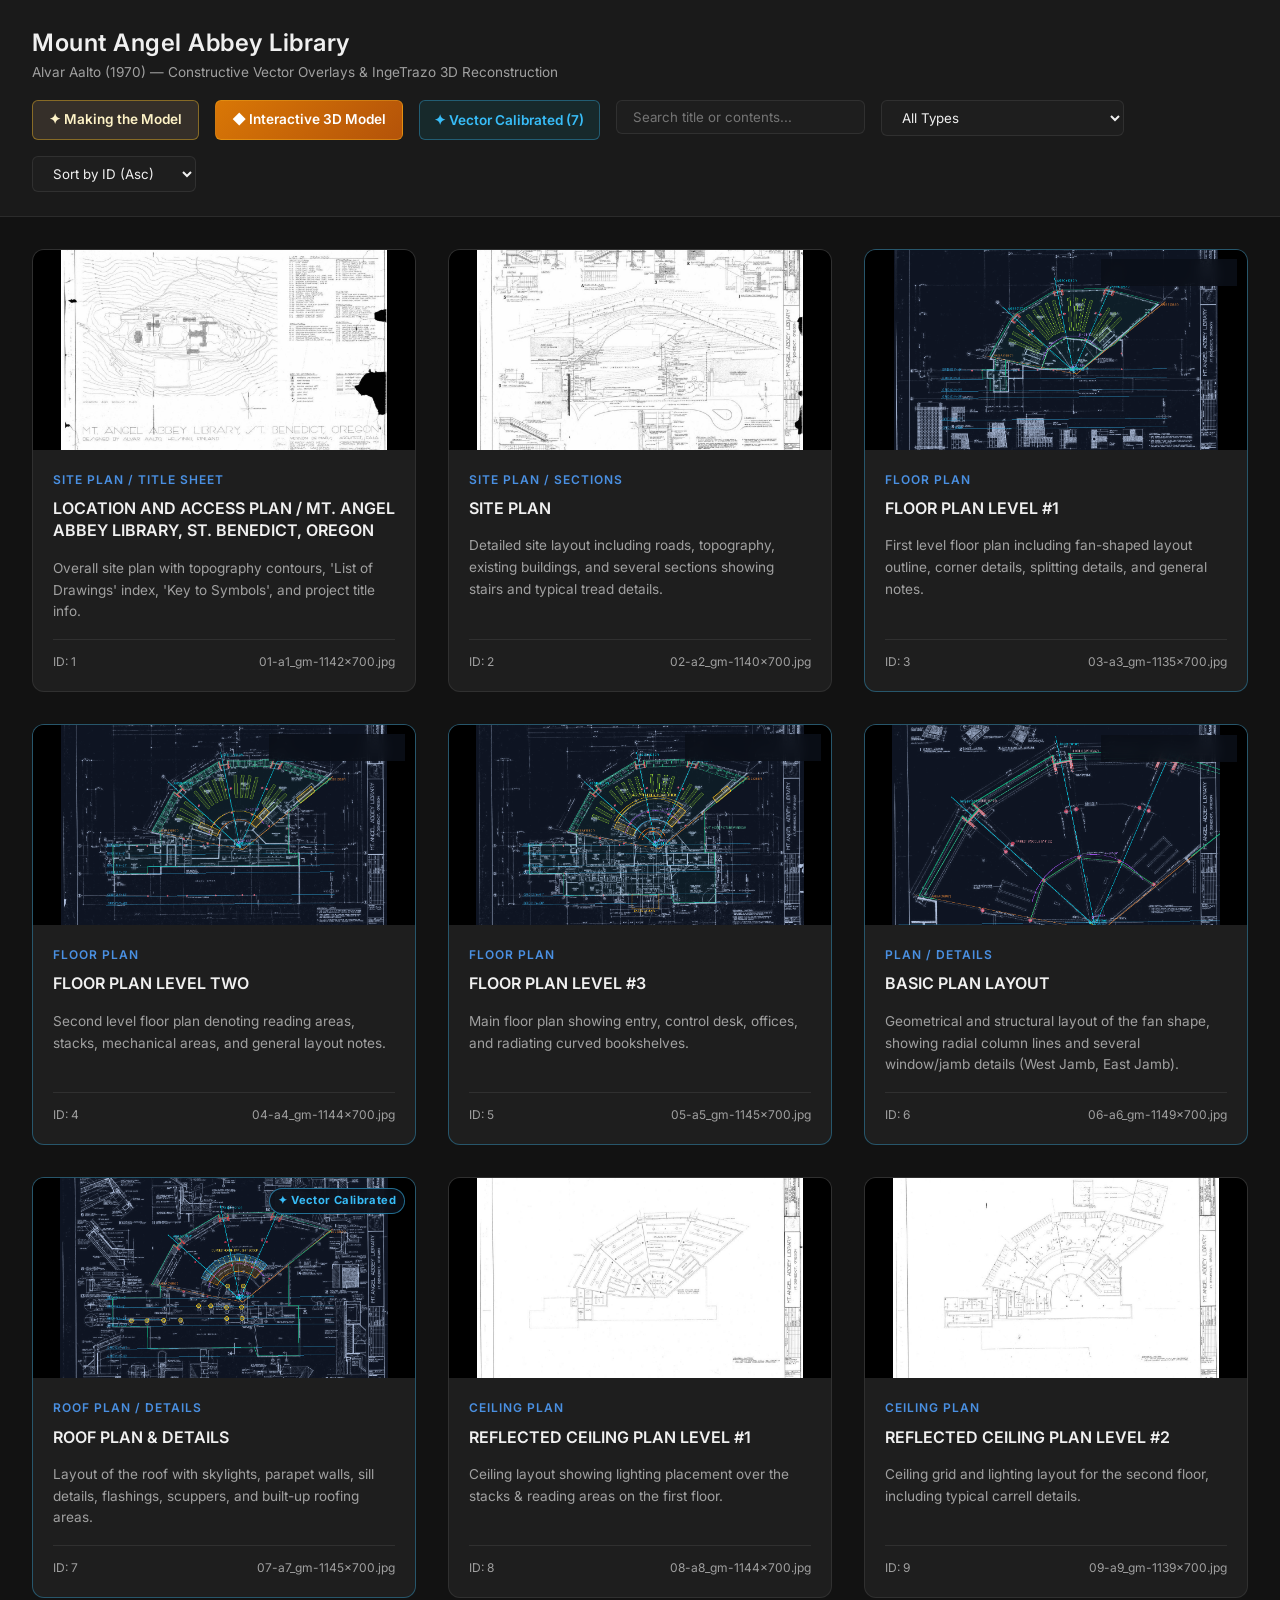
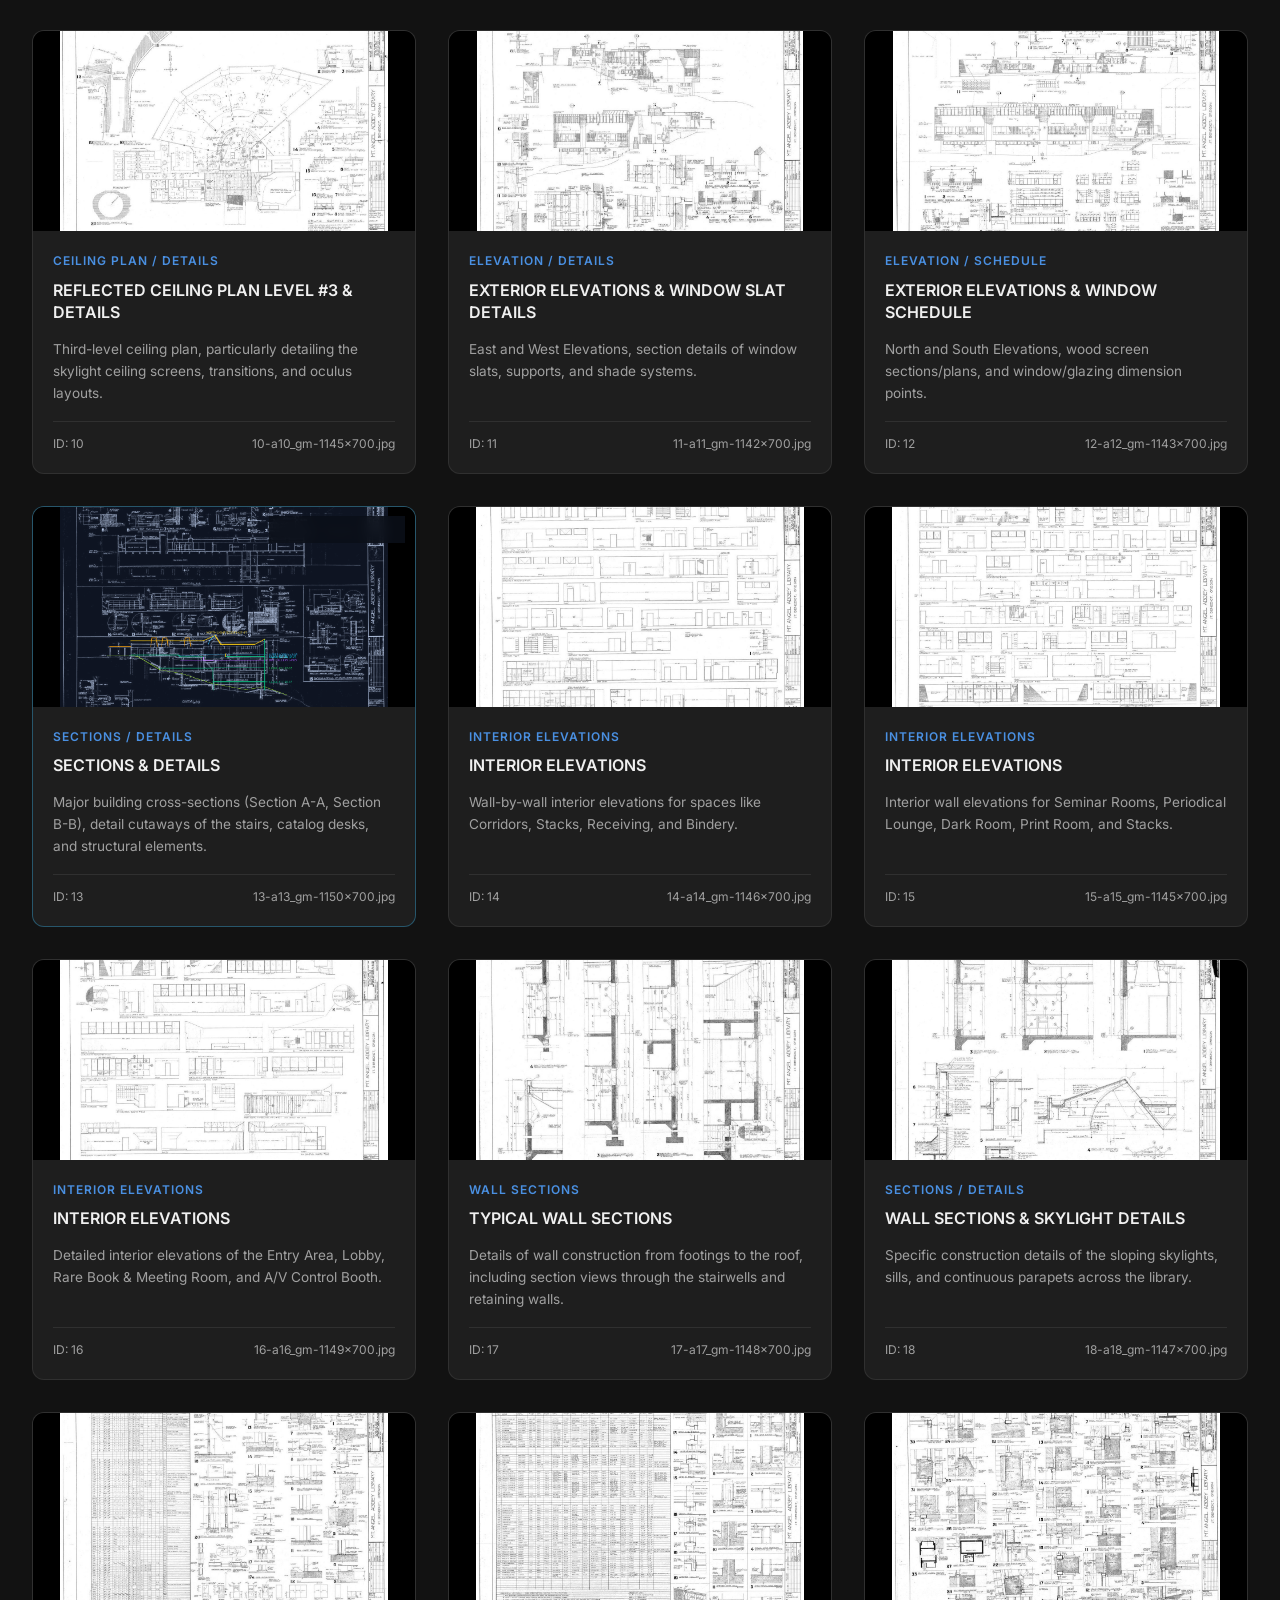
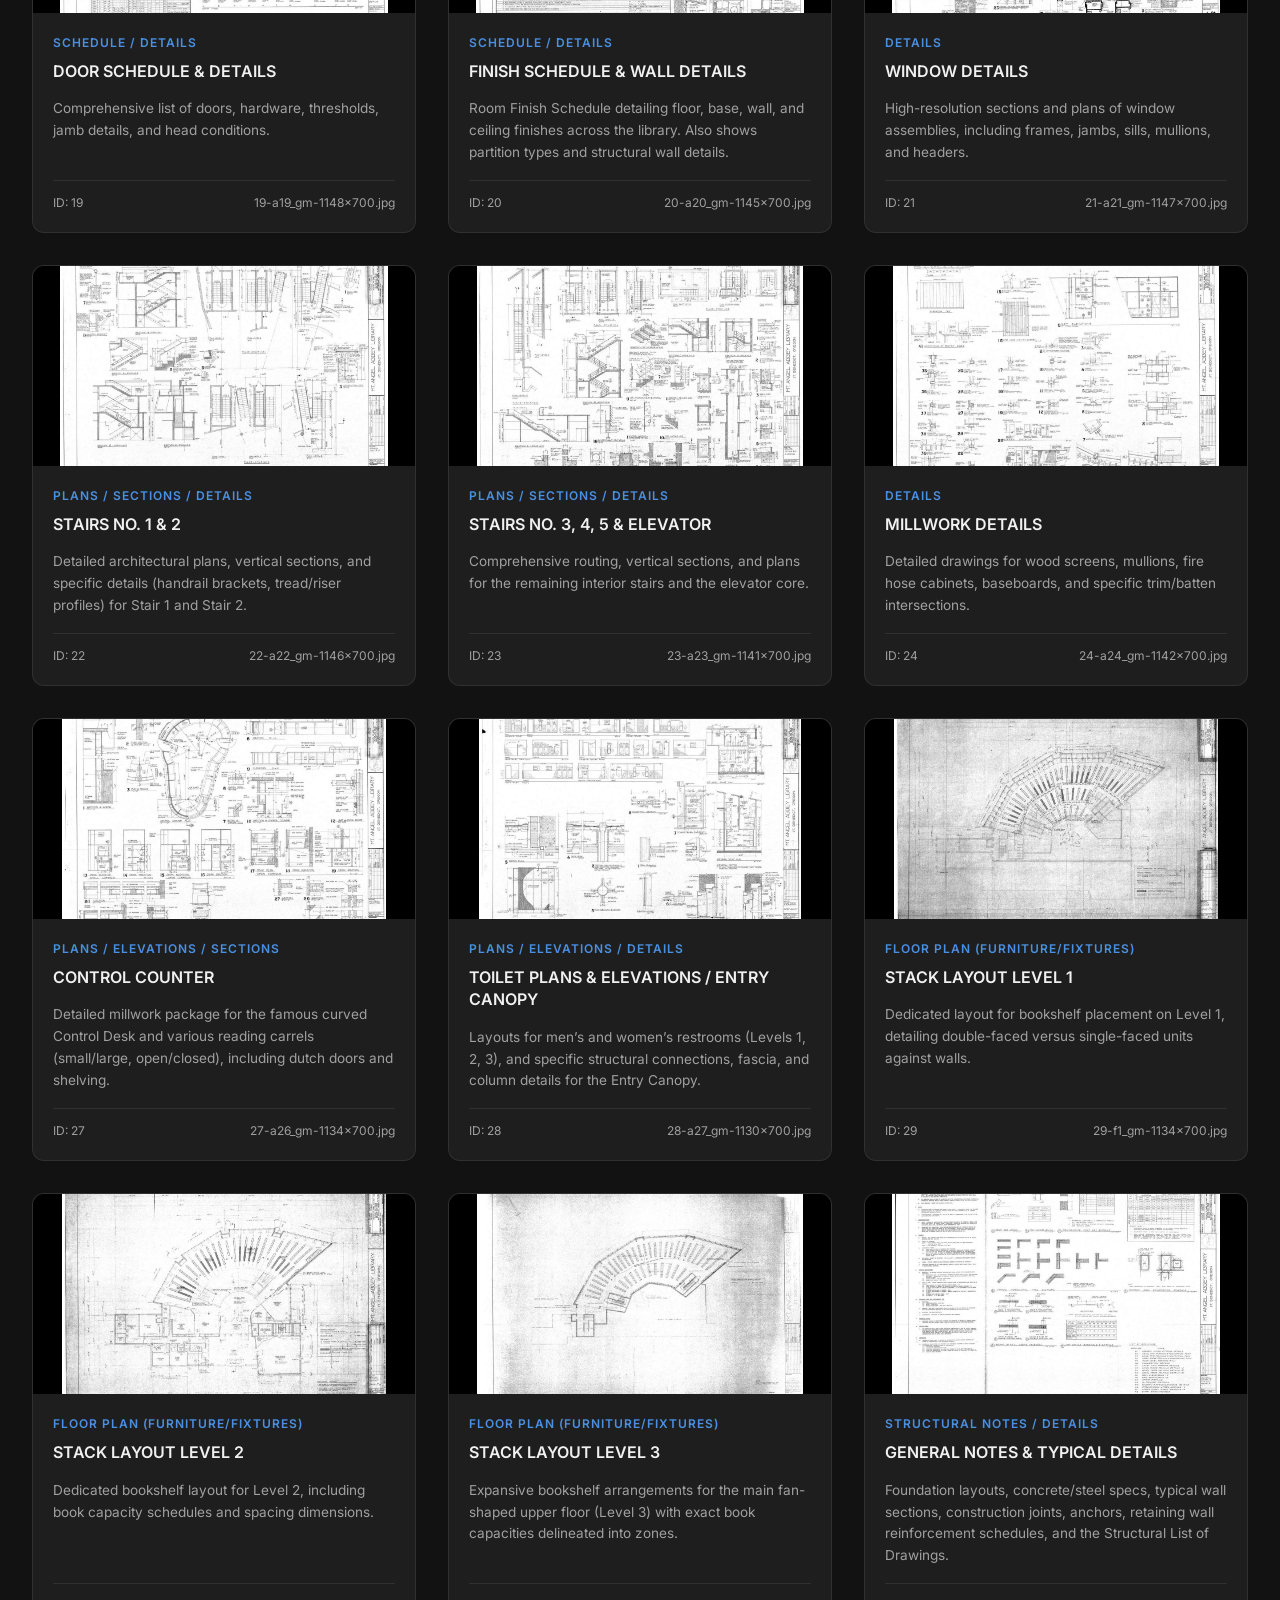
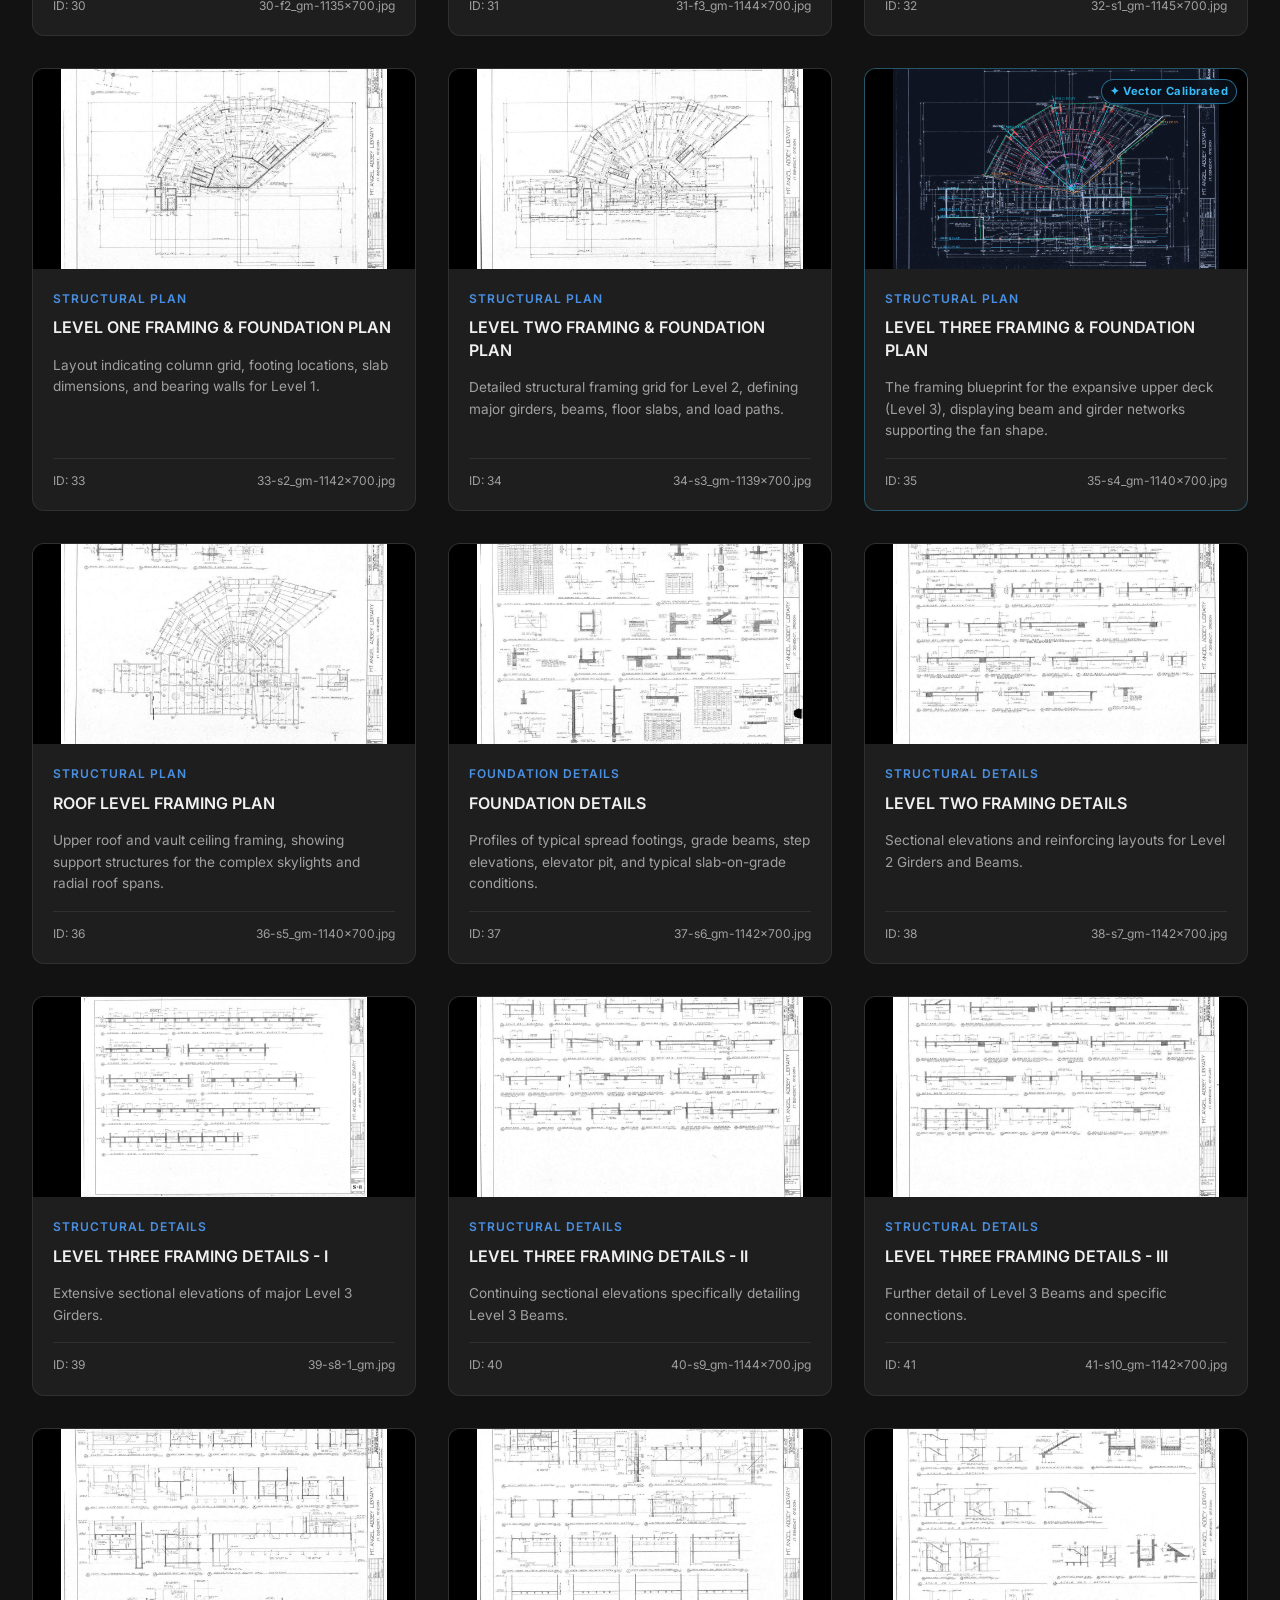
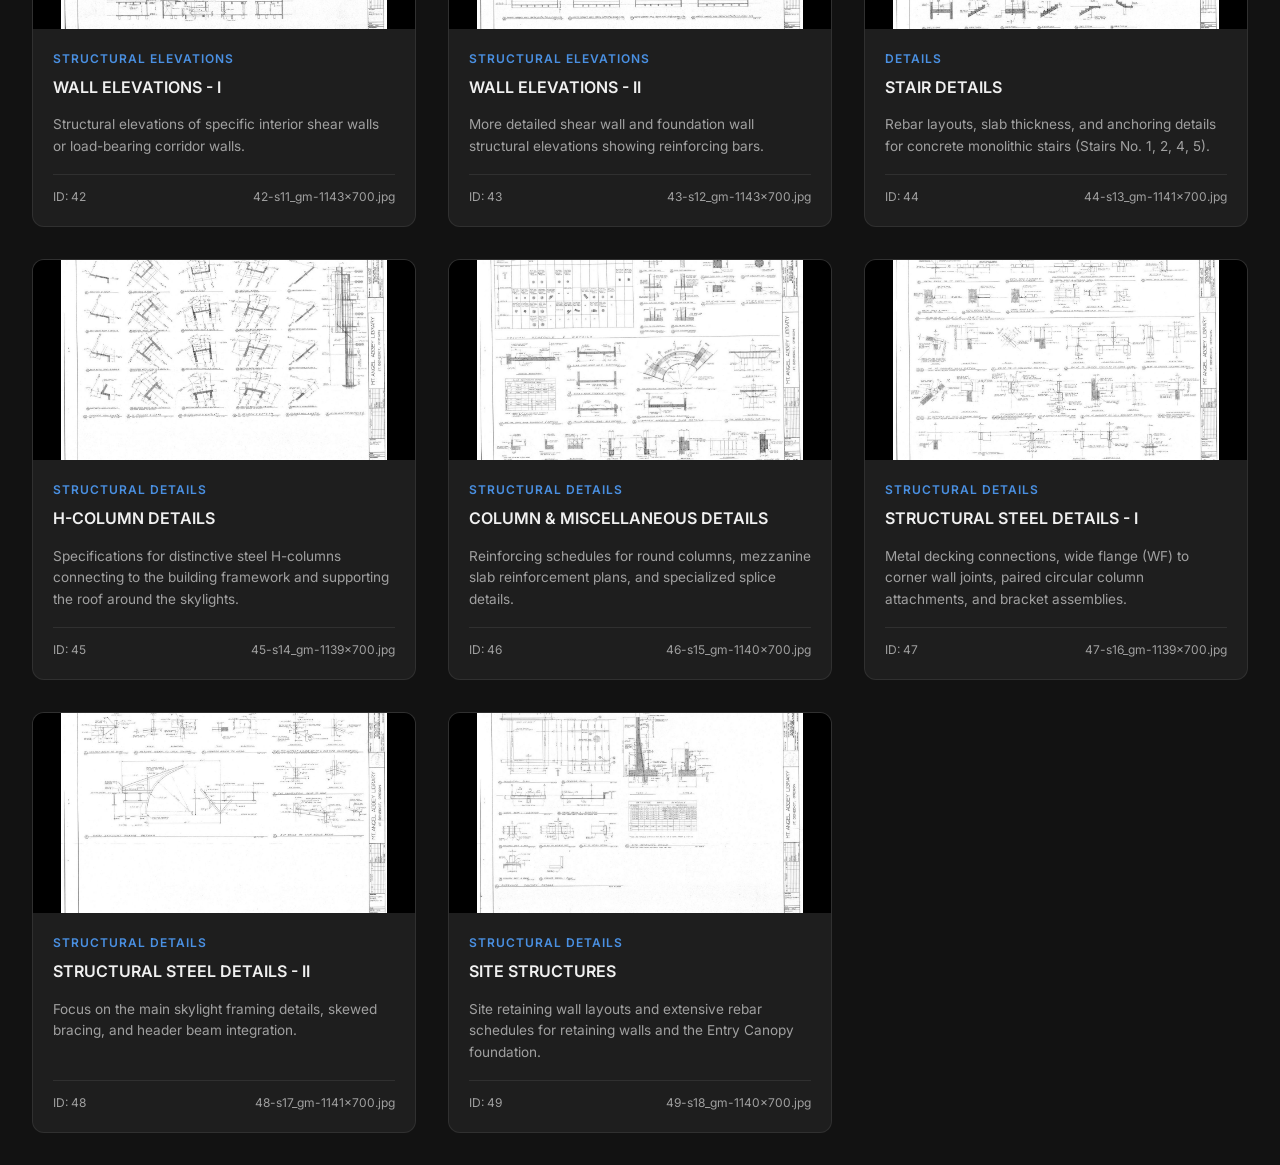
==== docs/index.html @ d8df36b6 "Add interactive Making-Of architectural monograph page (docs/making-of.html)" ====
<!DOCTYPE html>
<html lang="en">
<head>
    <meta charset="UTF-8">
    <meta name="viewport" content="width=device-width, initial-scale=1.0">
    <title>Mount Angel Abbey Library — Alvar Aalto Drawings &amp; Vector Reconstruction</title>
    <link href="https://fonts.googleapis.com/css2?family=Inter:wght@300;400;500;600;700&display=swap" rel="stylesheet">
    <link rel="stylesheet" href="style.css">
</head>
<body>
    <header class="glass-header">
        <div class="header-content">
            <h1>Mount Angel Abbey Library</h1>
            <p class="subtitle">Alvar Aalto (1970) — Constructive Vector Overlays &amp; IngeTrazo 3D Reconstruction</p>
        </div>
        <div class="controls">
            <a href="making-of.html" class="making-of-btn" title="Read the Interactive Making-Of Architectural Monograph">
                &#10022; Making the Model
            </a>
            <a href="library-3d.html" class="viewer-3d-btn" title="Open Interactive IngeTrazo 3D Model">
                &#9670; Interactive 3D Model
            </a>
            <button id="calibratedOnlyBtn" class="calibrated-filter-btn" type="button">
                &#10022; Vector Calibrated (7)
            </button>
            <div class="search-wrap">
                <input type="text" id="searchInput" placeholder="Search title or contents...">
            </div>
            <div class="filter-wrap">
                <select id="typeFilter">
                    <option value="all">All Types</option>
                    <!-- Options populated by JS -->
                </select>
            </div>
            <div class="sort-wrap">
                <select id="sortSelect">
                    <option value="id_asc">Sort by ID (Asc)</option>
                    <option value="id_desc">Sort by ID (Desc)</option>
                    <option value="type_asc">Sort by Type</option>
                </select>
            </div>
        </div>
    </header>

    <main class="gallery-container">
        <div id="galleryGrid" class="grid">
            <!-- Cards populated by JS -->
        </div>
    </main>

    <!-- Modal for full size image -->
    <div id="imageModal" class="modal">
        <div class="modal-content">
            <span class="close-modal">&times;</span>
            <button id="prevBtn" class="nav-btn left-btn">&lsaquo;</button>
            <button id="nextBtn" class="nav-btn right-btn">&rsaquo;</button>

            <div class="modal-header-tools">
                <label class="switch">
                    <input type="checkbox" id="editModeToggle">
                    <span class="slider round"></span>
                </label>
                <span>Edit Mode</span>
            </div>

            <!-- College-Geometry-Style Constructive Vector Control Bar -->
            <div id="vectorOverlayBar" class="vector-control-bar" style="display: none;">
                <label class="vec-master-toggle">
                    <input type="checkbox" id="vecMasterCheck" checked>
                    <span>&#10022; Vectors</span>
                </label>
                <div class="vec-divider"></div>
                <div id="vecLayerPills" class="vec-layer-pills">
                    <!-- Populated from overlays/manifest.json -->
                </div>
                <div class="vec-divider"></div>
                <label class="vec-dark-toggle" title="Invert scan to dark architectural blueprint mode">
                    <input type="checkbox" id="vecDarkBlueprintCheck" checked>
                    <span>Dark Blueprint</span>
                </label>
                <label class="vec-opacity-wrap" title="Dim low-resolution raster scan to inspect pure extracted vectors">
                    <span>Scan</span>
                    <input type="range" id="scanOpacitySlider" min="0" max="100" value="78">
                    <span id="scanOpacityVal">78%</span>
                </label>
            </div>

            <div id="editorToolbar" class="editor-toolbar" style="display: none;">
                <button id="toolBox" class="tool-btn active">Draw Bounding Box</button>
                <button id="toolPoint" class="tool-btn">Set Reference Point</button>
                <div style="width: 1px; background: rgba(255,255,255,0.2); margin: 0 0.5rem;"></div>
                <button id="exportBtn" class="action-btn" style="padding: 0.3rem 0.8rem; font-size: 0.85rem;">Export JSON</button>
            </div>

            <div class="canvas-container" id="canvasContainer">
                <img id="modalImage" src="" alt="Full Drawing" draggable="false">
                <div id="vectorSvgLayer" class="vector-svg-layer"></div>
                <div id="annotationsLayer" class="annotations-layer"></div>
                <!-- Drawing overlay specifically for mouse interactions -->
                <div id="drawingOverlay" class="drawing-overlay" style="display: none;"></div>
            </div>

            <div id="modalCaption" class="modal-caption"></div>
        </div>
    </div>

    <script src="main.js"></script>
</body>
</html>
---- docs/style.css ----
:root {
    --bg-dark: #121212;
    --bg-surface: #1e1e1e;
    --bg-surface-elevated: #2d2d2d;
    --text-primary: #f0f0f0;
    --text-secondary: #a0a0a0;
    --accent: #4a90e2;
    --glass-bg: rgba(30, 30, 30, 0.7);
    --glass-border: rgba(255, 255, 255, 0.08);
}

* {
    box-sizing: border-box;
    margin: 0;
    padding: 0;
}

body {
    font-family: 'Inter', sans-serif;
    background-color: var(--bg-dark);
    color: var(--text-primary);
    line-height: 1.6;
}

/* Header & Controls */
.glass-header {
    position: sticky;
    top: 0;
    z-index: 100;
    background: var(--glass-bg);
    backdrop-filter: blur(12px);
    -webkit-backdrop-filter: blur(12px);
    border-bottom: 1px solid var(--glass-border);
    padding: 1.5rem 2rem;
    display: flex;
    flex-wrap: wrap;
    justify-content: space-between;
    align-items: center;
    gap: 1rem;
}

.header-content h1 {
    font-size: 1.5rem;
    font-weight: 600;
    letter-spacing: 0.5px;
}

.header-content .subtitle {
    font-size: 0.85rem;
    color: var(--text-secondary);
}

.controls {
    display: flex;
    gap: 1rem;
    flex-wrap: wrap;
}

input, select {
    background-color: var(--bg-surface);
    color: var(--text-primary);
    border: 1px solid var(--glass-border);
    padding: 0.5rem 1rem;
    border-radius: 6px;
    font-family: 'Inter', sans-serif;
    outline: none;
    transition: border-color 0.2s;
}

input:focus, select:focus {
    border-color: var(--accent);
}

/* Grid Layout */
.gallery-container {
    padding: 2rem;
    max-width: 1600px;
    margin: 0 auto;
}

.grid {
    display: grid;
    grid-template-columns: repeat(auto-fill, minmax(320px, 1fr));
    gap: 2rem;
}

/* Cards */
.card {
    background: var(--bg-surface);
    border: 1px solid var(--glass-border);
    border-radius: 12px;
    overflow: hidden;
    transition: transform 0.3s ease, box-shadow 0.3s ease;
    display: flex;
    flex-direction: column;
    cursor: pointer;
}

.card:hover {
    transform: translateY(-4px);
    box-shadow: 0 10px 20px rgba(0,0,0,0.3);
    border-color: var(--accent);
}

.card-img-wrap {
    width: 100%;
    height: 200px;
    overflow: hidden;
    background: #000;
}

.card-img-wrap img {
    width: 100%;
    height: 100%;
    object-fit: contain;
    transition: transform 0.5s ease;
}

.card:hover .card-img-wrap img {
    transform: scale(1.05);
}

.card-content {
    padding: 1.25rem;
    display: flex;
    flex-direction: column;
    flex-grow: 1;
}

.card-type {
    font-size: 0.75rem;
    text-transform: uppercase;
    color: var(--accent);
    letter-spacing: 1px;
    margin-bottom: 0.5rem;
    font-weight: 600;
}

.card-title {
    font-size: 1rem;
    font-weight: 600;
    margin-bottom: 1rem;
    line-height: 1.4;
}

.card-desc {
    font-size: 0.85rem;
    color: var(--text-secondary);
    margin-bottom: 1rem;
    flex-grow: 1;
}

.card-footer {
    font-size: 0.75rem;
    color: var(--text-secondary);
    border-top: 1px solid var(--glass-border);
    padding-top: 0.75rem;
    display: flex;
    justify-content: space-between;
}

/* Modal */
.modal {
    display: none;
    position: fixed;
    z-index: 1000;
    left: 0;
    top: 0;
    width: 100%;
    height: 100%;
    background-color: rgba(0,0,0,0.9);
    backdrop-filter: blur(5px);
    opacity: 0;
    transition: opacity 0.3s ease;
}

.modal.show {
    opacity: 1;
}

.modal-content {
    position: relative;
    width: 90%;
    max-width: 1200px;
    margin: 2rem auto;
    display: flex;
    flex-direction: column;
    align-items: center;
}

.close-modal {
    position: absolute;
    top: -2.5rem;
    right: 0;
    color: #fff;
    font-size: 2.5rem;
    font-weight: bold;
    cursor: pointer;
    transition: color 0.2s;
}
.close-modal:hover { color: var(--accent); }

.nav-btn {
    position: absolute;
    top: 50%;
    transform: translateY(-50%);
    background: rgba(0, 0, 0, 0.5);
    color: white;
    border: none;
    font-size: 3rem;
    padding: 0.5rem 1rem;
    cursor: pointer;
    border-radius: 8px;
    transition: background 0.3s;
    z-index: 10;
}
.nav-btn:hover {
    background: var(--accent);
}
.left-btn { left: -4rem; }
.right-btn { right: -4rem; }

@media (max-width: 900px) {
    .left-btn { left: 0; }
    .right-btn { right: 0; }
}

#modalImage {
    max-width: 100%;
    max-height: 80vh;
    object-fit: contain;
    border-radius: 8px;
    box-shadow: 0 5px 15px rgba(0,0,0,0.5);
}

.modal-caption {
    margin-top: 1rem;
    color: #fff;
    text-align: center;
    max-width: 800px;
}

/* --- Editor Styles --- */

.action-btn {
    background-color: var(--accent);
    color: white;
    border: none;
    padding: 0.5rem 1rem;
    border-radius: 6px;
    cursor: pointer;
    font-weight: 600;
    transition: background-color 0.2s;
}

.action-btn:hover {
    background-color: #357abd;
}

.modal-header-tools {
    position: absolute;
    top: -2rem;
    left: 0;
    display: flex;
    align-items: center;
    gap: 0.75rem;
    color: white;
    font-weight: 600;
}

/* Toggle Switch */
.switch {
    position: relative;
    display: inline-block;
    width: 48px;
    height: 24px;
}
.switch input { opacity: 0; width: 0; height: 0; }
.slider {
    position: absolute;
    cursor: pointer;
    top: 0; left: 0; right: 0; bottom: 0;
    background-color: rgba(255,255,255,0.2);
    transition: .4s;
    border-radius: 24px;
}
.slider:before {
    position: absolute;
    content: "";
    height: 18px; width: 18px;
    left: 3px; bottom: 3px;
    background-color: white;
    transition: .4s;
    border-radius: 50%;
}
input:checked + .slider {
    background-color: var(--accent);
}
input:checked + .slider:before {
    transform: translateX(24px);
}

/* Toolbar */
.editor-toolbar {
    position: absolute;
    top: 1rem;
    left: 50%;
    transform: translateX(-50%);
    background: var(--glass-bg);
    backdrop-filter: blur(10px);
    border: 1px solid var(--glass-border);
    padding: 0.5rem;
    border-radius: 8px;
    display: flex;
    gap: 0.5rem;
    z-index: 20;
}

.tool-btn {
    background: transparent;
    color: white;
    border: 1px solid transparent;
    padding: 0.4rem 0.8rem;
    border-radius: 4px;
    cursor: pointer;
    transition: all 0.2s;
}

.tool-btn:hover {
    background: rgba(255,255,255,0.1);
}

.tool-btn.active {
    background: rgba(74, 144, 226, 0.2);
    border-color: var(--accent);
    color: var(--accent);
}

/* Canvas container */
.canvas-container {
    position: relative;
    display: inline-block; /* strictly fits the image inside */
}

.annotations-layer, .drawing-overlay {
    position: absolute;
    top: 0; left: 0; right: 0; bottom: 0;
    pointer-events: none; /* Let events pass to the overlay */
}

.drawing-overlay {
    pointer-events: auto; /* Active when editing */
    cursor: crosshair;
}

/* Drawn Elements */
.bounding-box {
    position: absolute;
    border: 2px solid var(--accent);
    background: rgba(74, 144, 226, 0.1);
    box-sizing: border-box;
    pointer-events: auto;
}

.bounding-box:hover {
    background: rgba(74, 144, 226, 0.2);
}

.box-label {
    position: absolute;
    top: -24px;
    left: -2px;
    background: var(--accent);
    color: white;
    font-size: 0.75rem;
    padding: 2px 6px;
    border-radius: 4px 4px 0 0;
    white-space: nowrap;
}

.ref-point {
    position: absolute;
    width: 20px;
    height: 20px;
    transform: translate(-50%, -50%);
    pointer-events: auto;
}
.ref-point::before, .ref-point::after {
    content: '';
    position: absolute;
    background: #ff4757;
}
.ref-point::before {
    top: 9px; left: 0; width: 20px; height: 2px;
}
.ref-point::after {
    left: 9px; top: 0; width: 2px; height: 20px;
}


/* --- Constructive Vector Overlay & 3D Viewer Additions --- */

.viewer-3d-btn {
    display: inline-flex;
    align-items: center;
    gap: 0.4rem;
    background: linear-gradient(135deg, #d97706, #b45309);
    color: #fff;
    text-decoration: none;
    font-size: 0.85rem;
    font-weight: 600;
    padding: 0.5rem 1rem;
    border-radius: 6px;
    border: 1px solid rgba(251, 191, 36, 0.35);
    transition: transform 0.2s ease, box-shadow 0.2s ease;
}

.viewer-3d-btn:hover {
    transform: translateY(-1px);
    box-shadow: 0 4px 14px rgba(217, 119, 6, 0.45);
}

.making-of-btn {
    display: inline-flex;
    align-items: center;
    gap: 0.4rem;
    background: rgba(216, 179, 132, 0.14);
    color: #fef3c7;
    text-decoration: none;
    font-size: 0.85rem;
    font-weight: 600;
    padding: 0.5rem 1rem;
    border-radius: 6px;
    border: 1px solid rgba(251, 191, 36, 0.42);
    transition: transform 0.2s ease, background 0.2s ease, box-shadow 0.2s ease;
}

.making-of-btn:hover {
    transform: translateY(-1px);
    background: rgba(216, 179, 132, 0.26);
    box-shadow: 0 4px 14px rgba(234, 179, 8, 0.25);
}

.calibrated-filter-btn {
    background: rgba(0, 229, 255, 0.08);
    color: #38bdf8;
    border: 1px solid rgba(56, 189, 248, 0.35);
    padding: 0.5rem 0.9rem;
    border-radius: 6px;
    font-family: 'Inter', sans-serif;
    font-size: 0.85rem;
    font-weight: 600;
    cursor: pointer;
    transition: all 0.2s ease;
}

.calibrated-filter-btn:hover,
.calibrated-filter-btn.active {
    background: rgba(0, 229, 255, 0.22);
    color: #e0f2fe;
    border-color: #00e5ff;
    box-shadow: 0 0 12px rgba(0, 229, 255, 0.25);
}

.card-img-wrap {
    position: relative;
}

.card.is-calibrated {
    border-color: rgba(56, 189, 248, 0.35);
}

.calibrated-badge {
    position: absolute;
    top: 10px;
    right: 10px;
    background: rgba(11, 15, 25, 0.88);
    color: #38bdf8;
    border: 1px solid rgba(56, 189, 248, 0.55);
    font-size: 0.7rem;
    font-weight: 700;
    letter-spacing: 0.4px;
    padding: 3px 8px;
    border-radius: 999px;
    backdrop-filter: blur(6px);
    z-index: 2;
}

.vector-control-bar {
    width: 100%;
    background: rgba(13, 19, 32, 0.92);
    border: 1px solid rgba(56, 189, 248, 0.3);
    border-radius: 10px;
    padding: 0.55rem 0.9rem;
    margin-bottom: 0.75rem;
    display: flex;
    flex-wrap: wrap;
    align-items: center;
    gap: 0.65rem;
    z-index: 25;
}

.vec-master-toggle,
.vec-dark-toggle,
.vec-opacity-wrap {
    display: inline-flex;
    align-items: center;
    gap: 0.4rem;
    font-size: 0.8rem;
    font-weight: 600;
    color: #e2e8f0;
    cursor: pointer;
    user-select: none;
}

.vec-opacity-wrap input[type="range"] {
    width: 88px;
    padding: 0;
    accent-color: #38bdf8;
    cursor: pointer;
}

.vec-divider {
    width: 1px;
    height: 20px;
    background: rgba(255, 255, 255, 0.14);
}

.vec-layer-pills {
    display: flex;
    flex-wrap: wrap;
    gap: 0.4rem;
}

.vec-pill {
    display: inline-flex;
    align-items: center;
    gap: 0.35rem;
    background: rgba(255, 255, 255, 0.06);
    color: #cbd5e1;
    border: 1px solid rgba(255, 255, 255, 0.16);
    border-radius: 999px;
    padding: 0.22rem 0.65rem;
    font-size: 0.74rem;
    font-weight: 600;
    cursor: pointer;
    transition: all 0.15s ease;
}

.vec-pill .dot {
    width: 8px;
    height: 8px;
    border-radius: 50%;
}

.vec-pill.active {
    background: rgba(255, 255, 255, 0.14);
    color: #ffffff;
    border-color: rgba(255, 255, 255, 0.42);
}

.vec-pill:not(.active) {
    opacity: 0.42;
}

.canvas-container {
    background: #0b101d;
    border-radius: 8px;
    overflow: hidden;
}

#modalImage {
    display: block;
    transition: filter 0.2s ease, opacity 0.15s ease;
}

#modalImage.dark-blueprint {
    filter: invert(1) hue-rotate(195deg) saturate(1.25) contrast(1.18) brightness(0.88);
}

.vector-svg-layer {
    position: absolute;
    inset: 0;
    pointer-events: none;
    z-index: 4;
}

.vector-svg-layer svg {
    width: 100%;
    height: 100%;
    display: block;
}
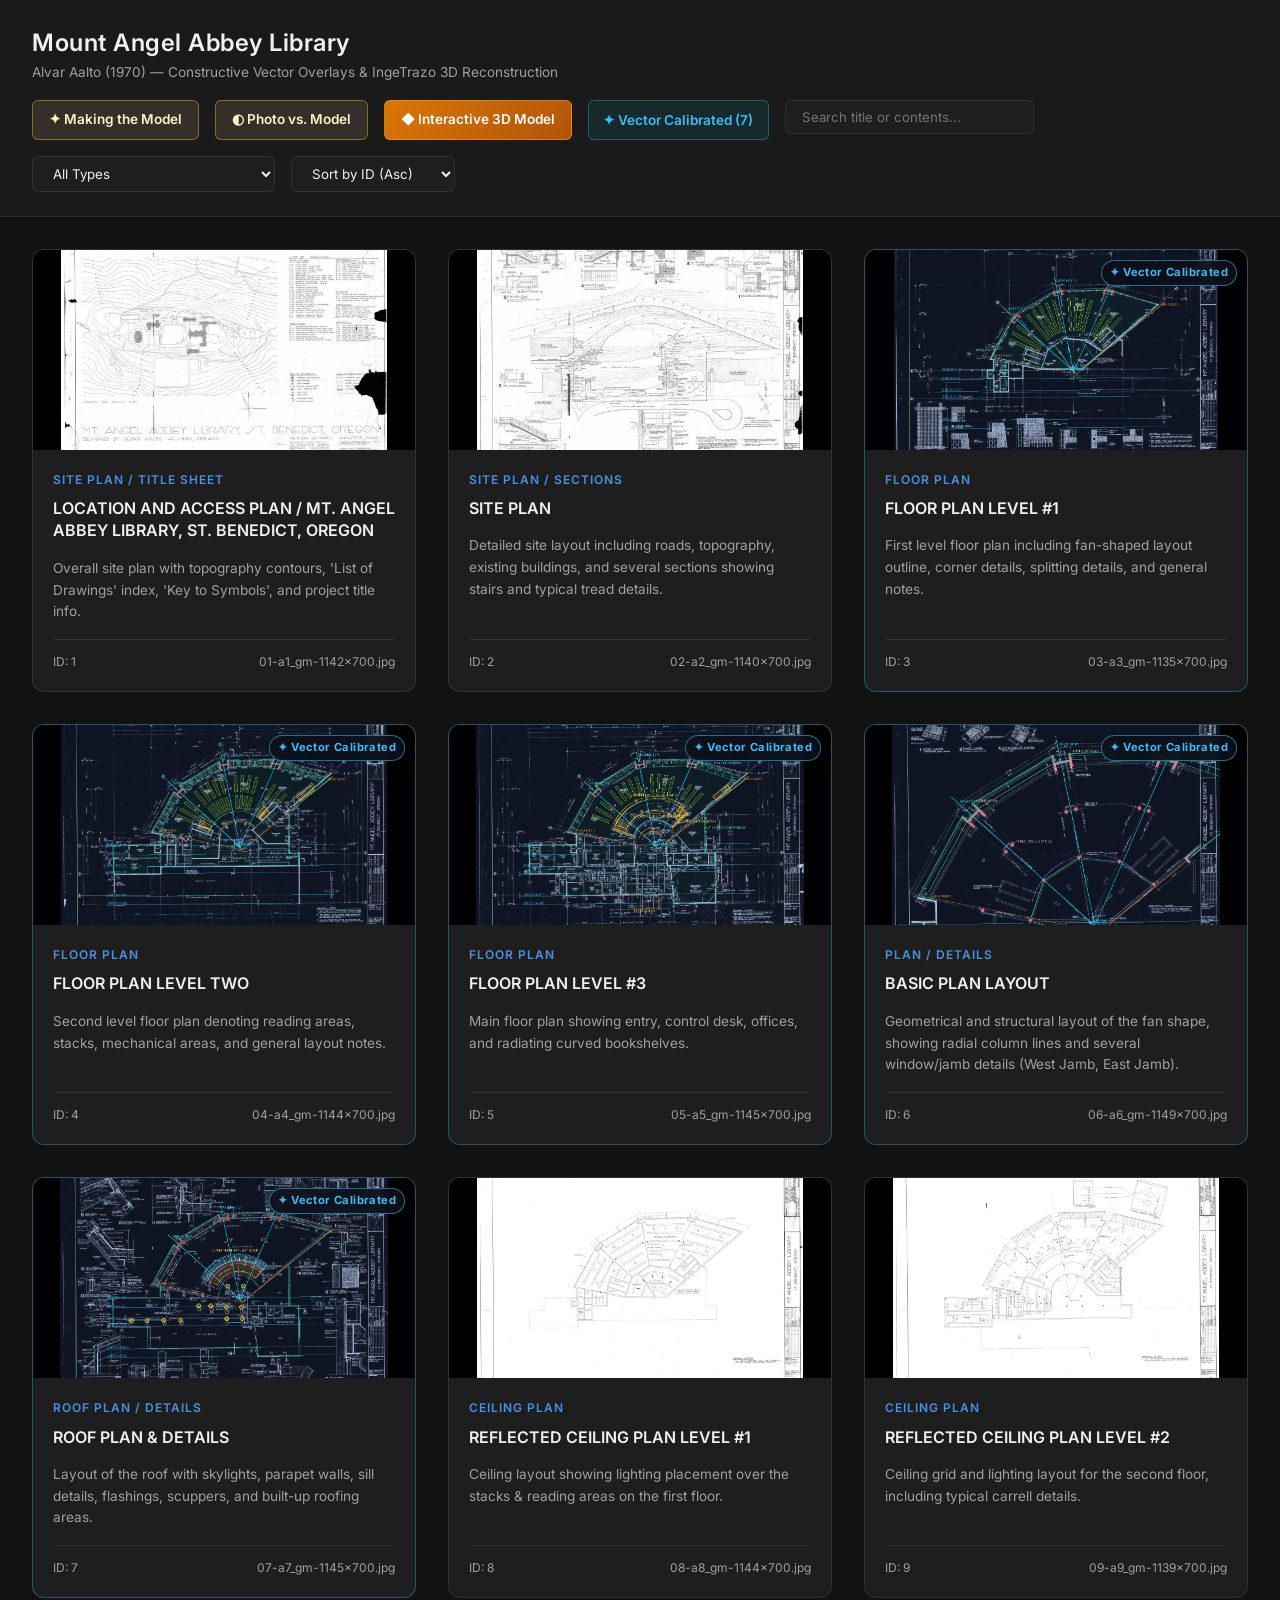
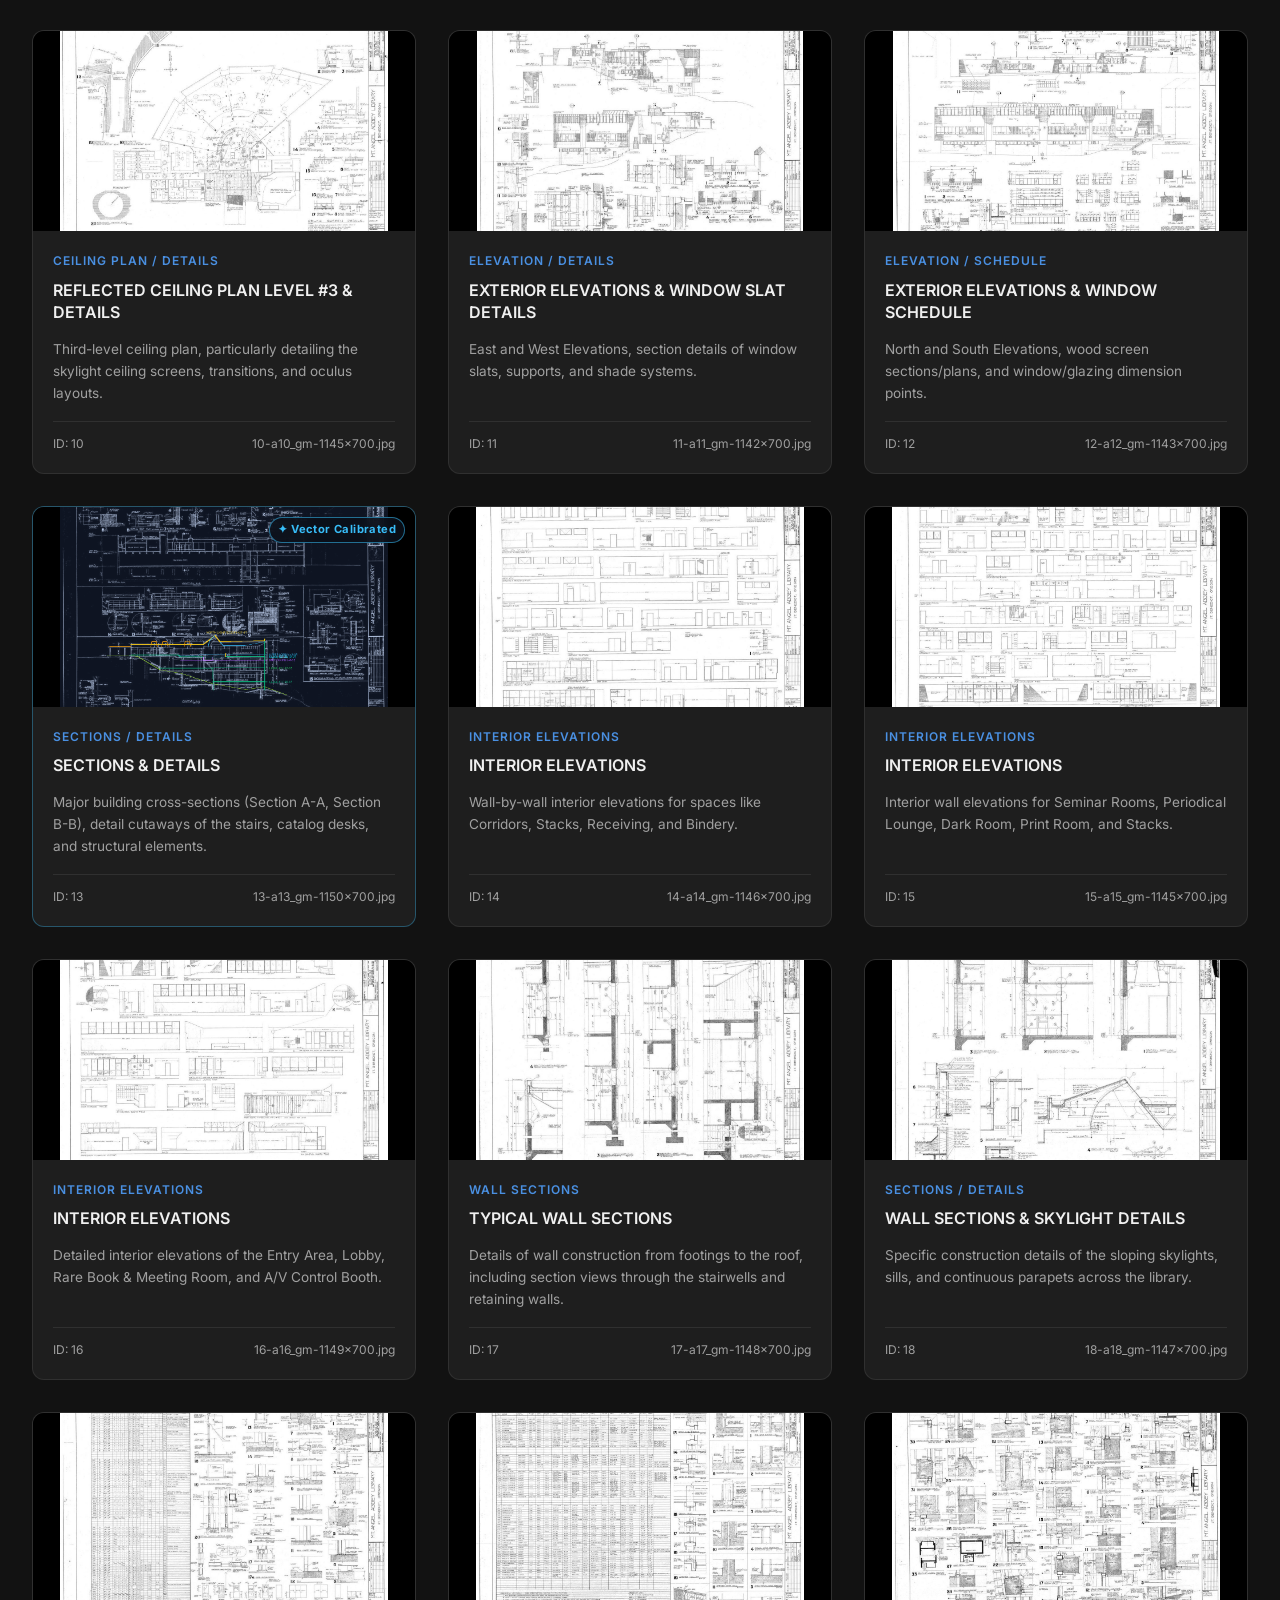
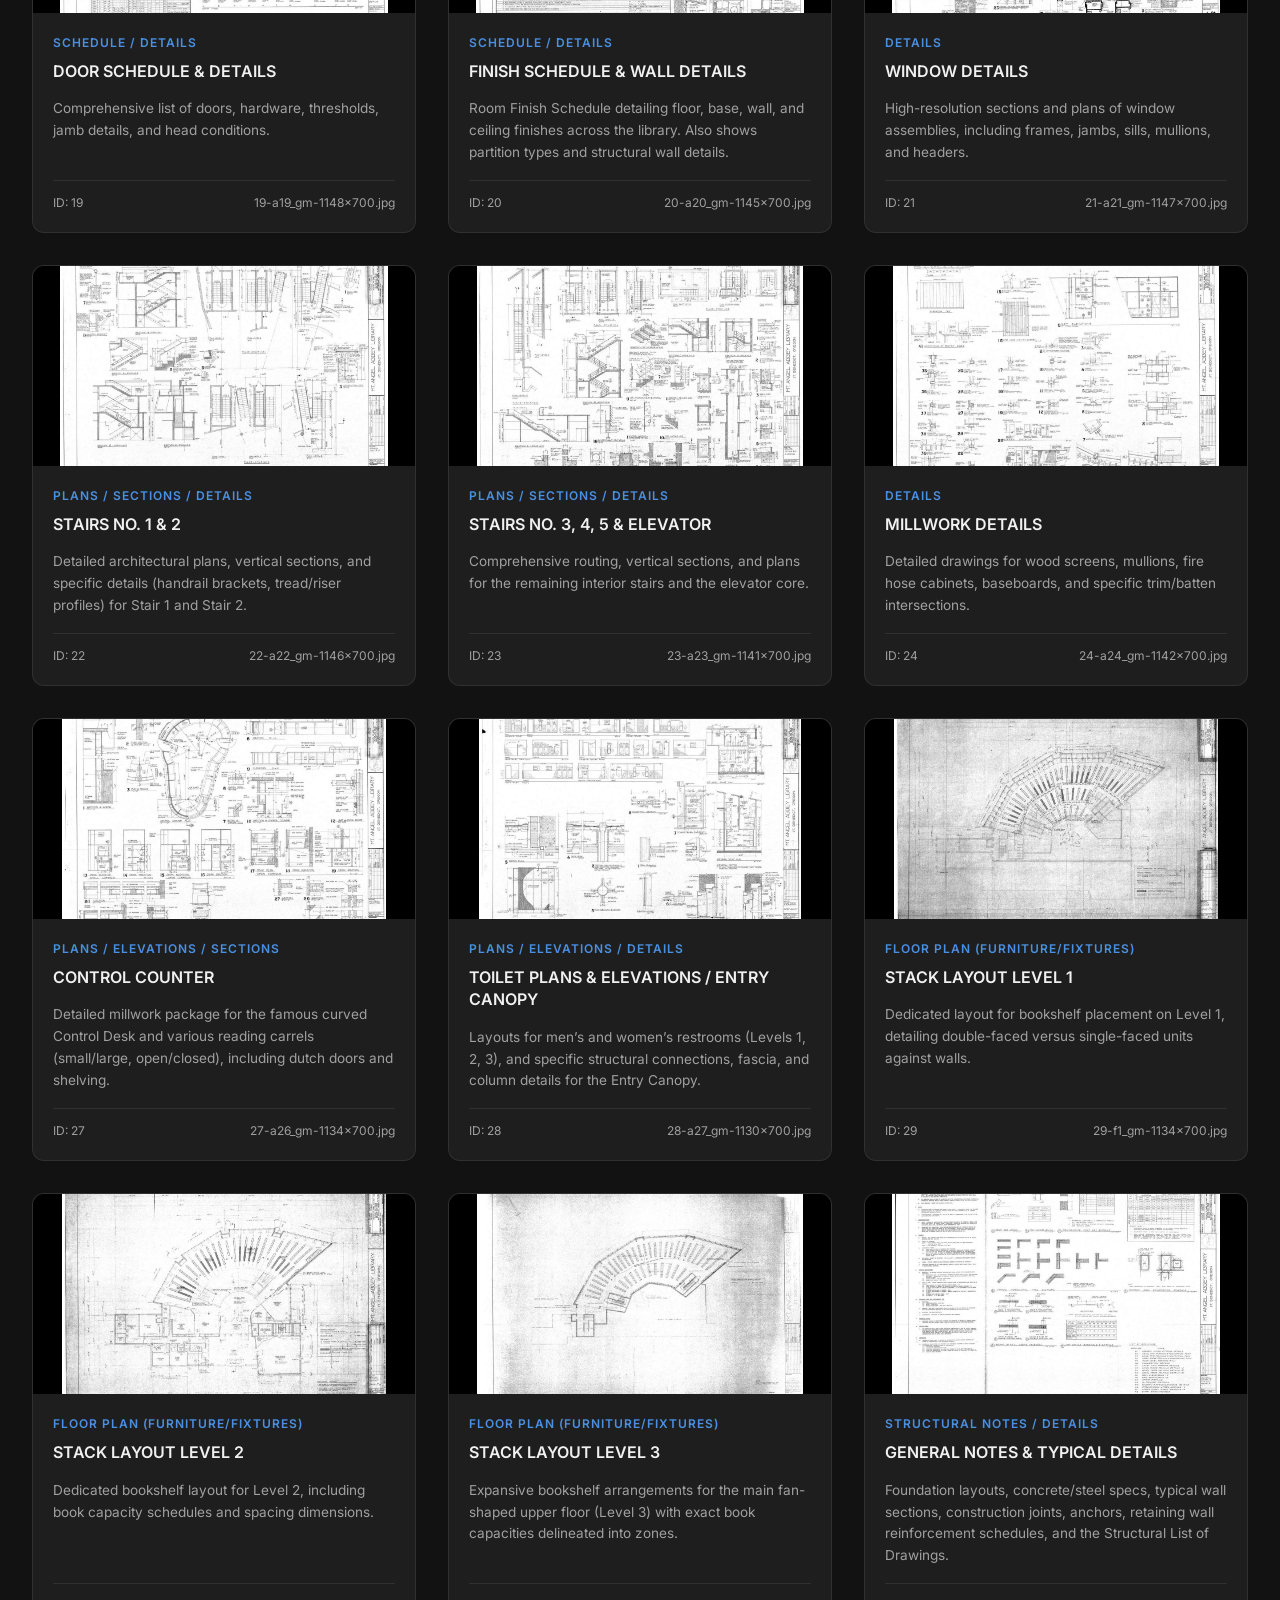
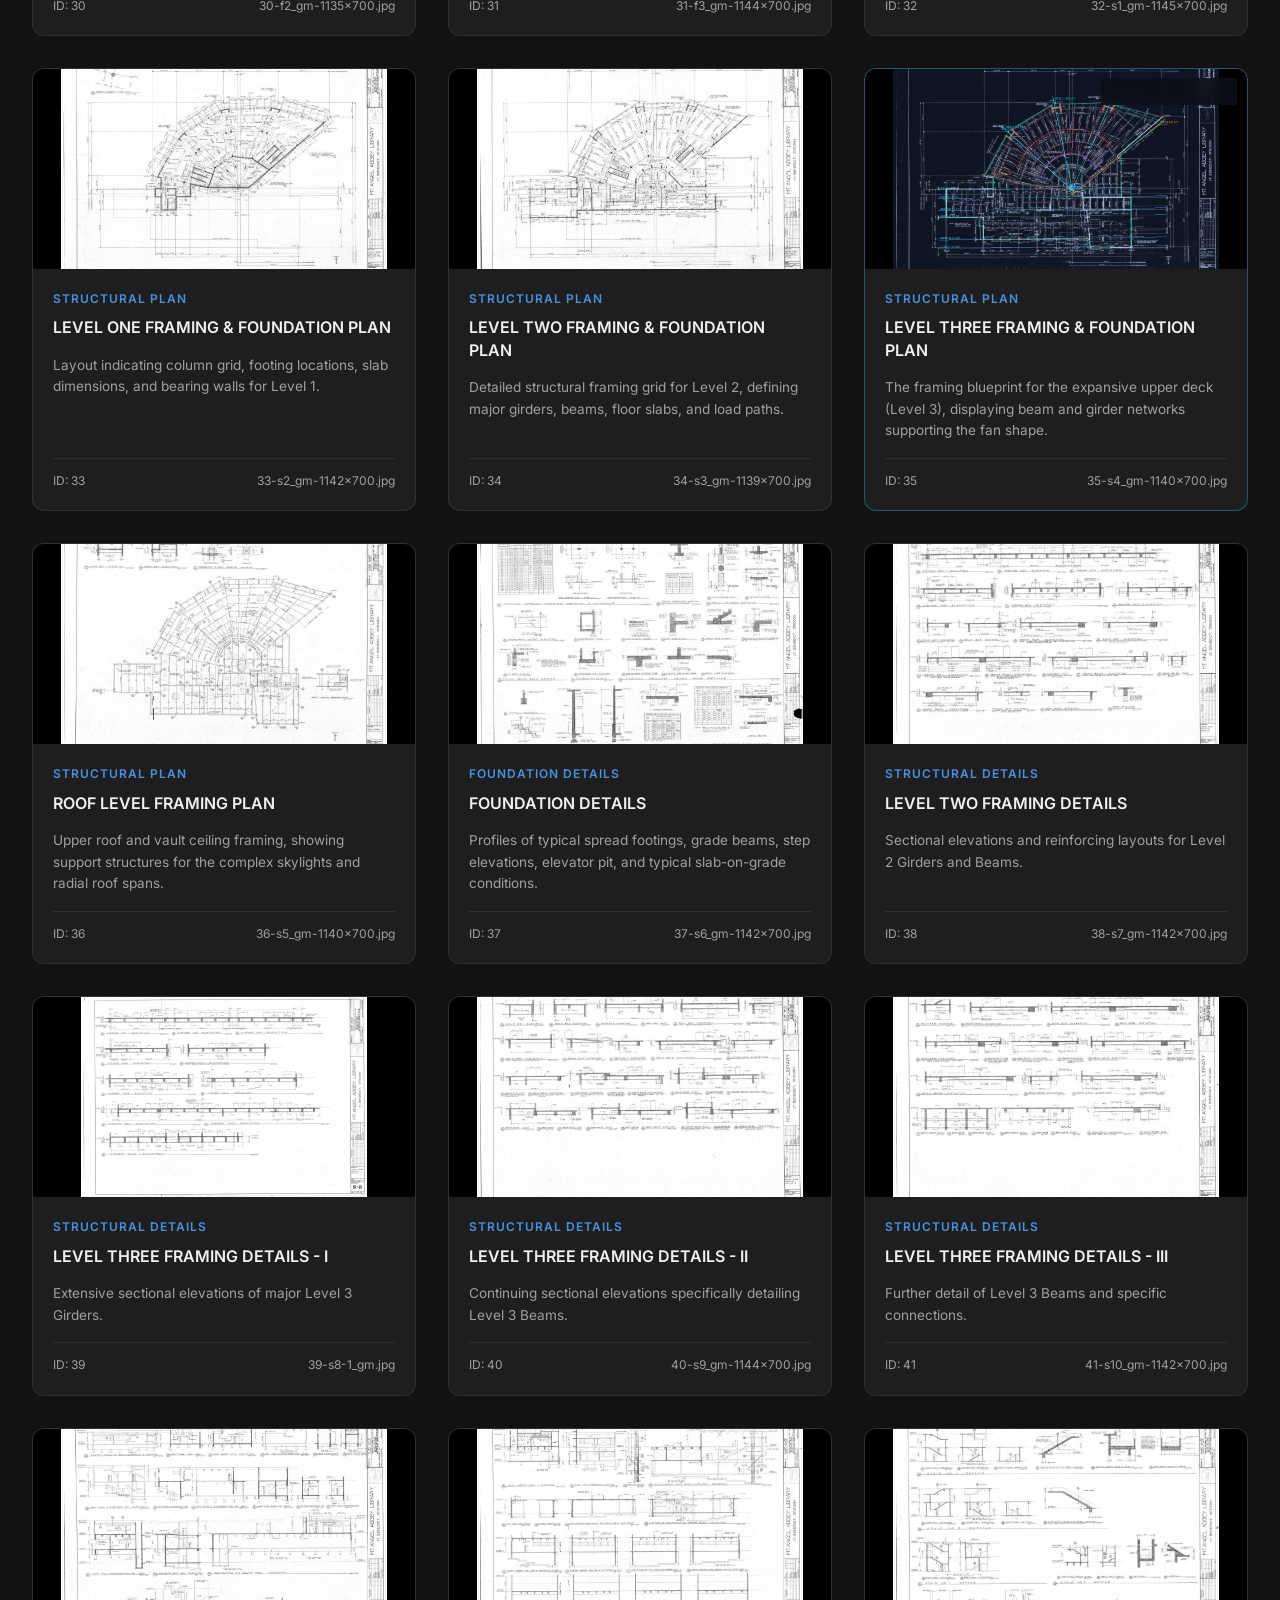
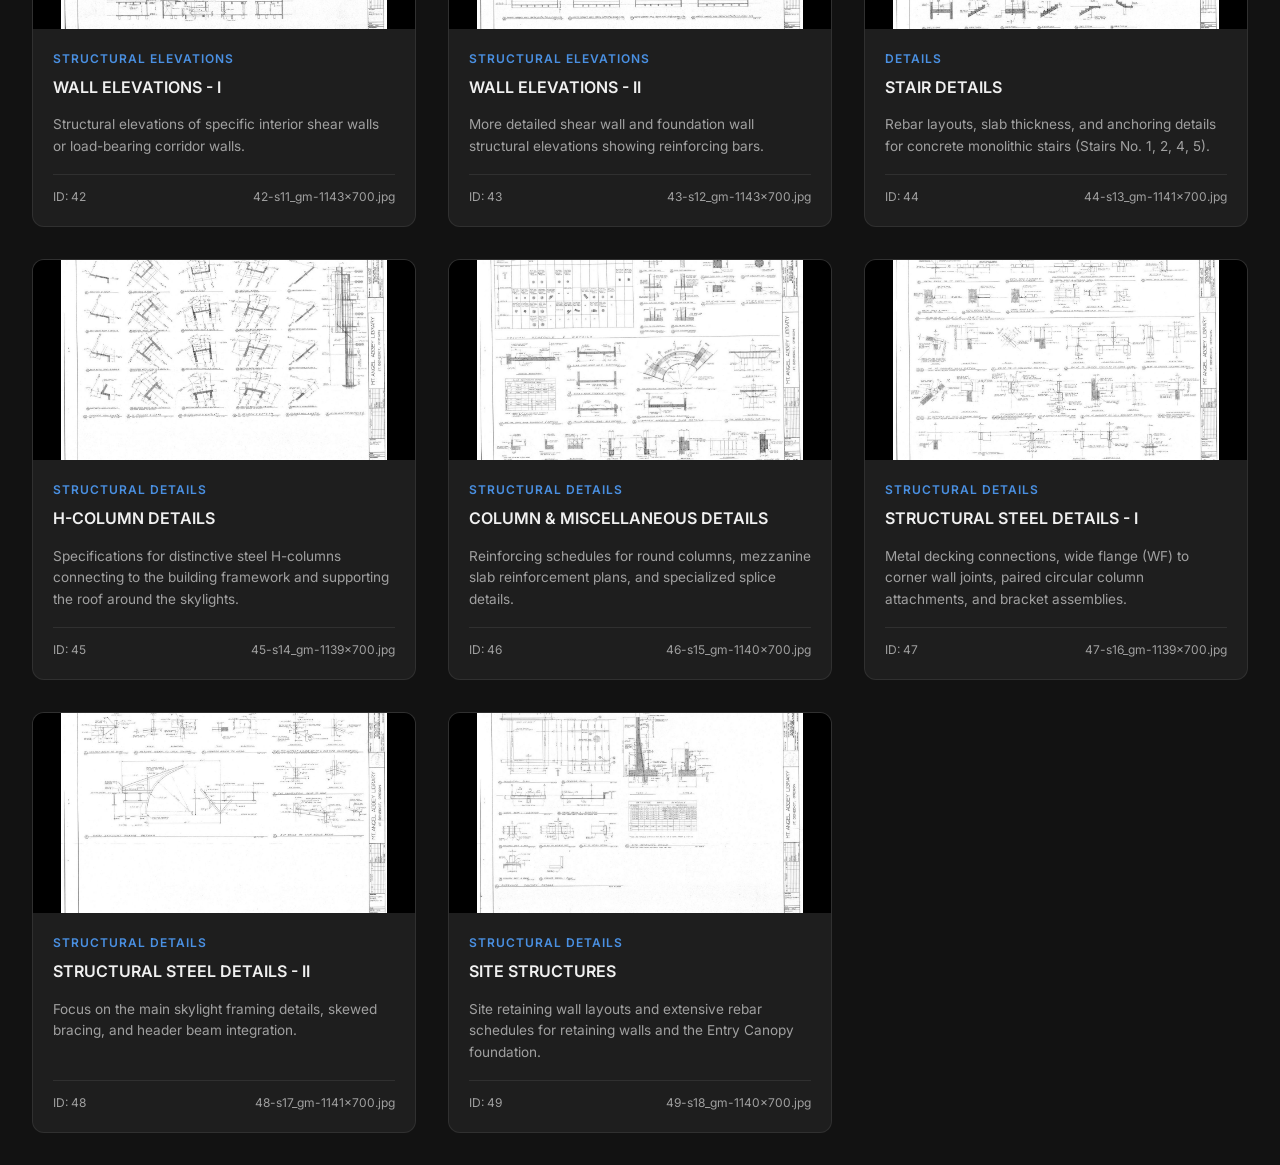
==== commit e65adc90: "feat(3d): complete v0.3.0 campus context, Aalto millwork, interiors, and photo-compare lab" ====
--- a/docs/index.html
+++ b/docs/index.html
@@ -16,6 +16,9 @@
         <div class="controls">
             <a href="making-of.html" class="making-of-btn" title="Read the Interactive Making-Of Architectural Monograph">
                 &#10022; Making the Model
+            </a>
+            <a href="photo-compare.html" class="making-of-btn" title="Compare Real Photographs with Viewpoint-Registered 3D Model Shots">
+                &#9680; Photo vs. Model
             </a>
             <a href="library-3d.html" class="viewer-3d-btn" title="Open Interactive IngeTrazo 3D Model">
                 &#9670; Interactive 3D Model
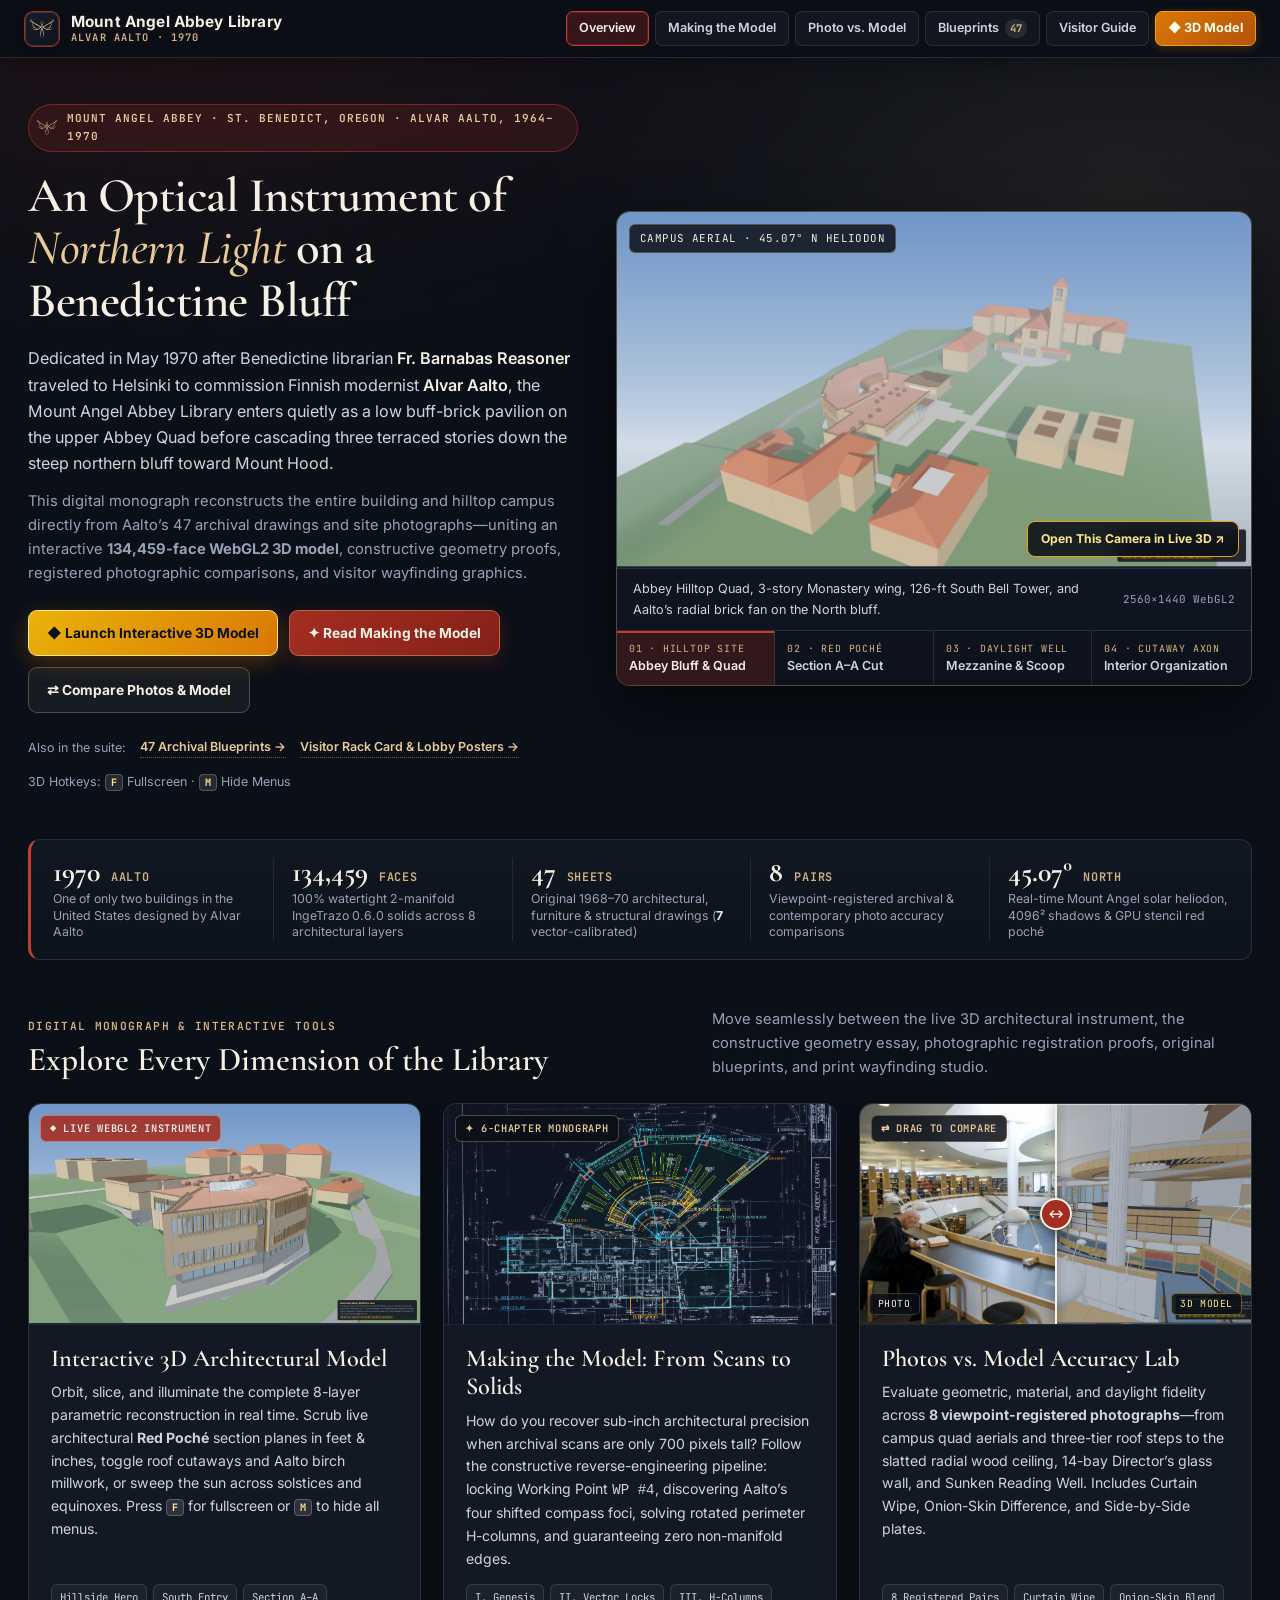
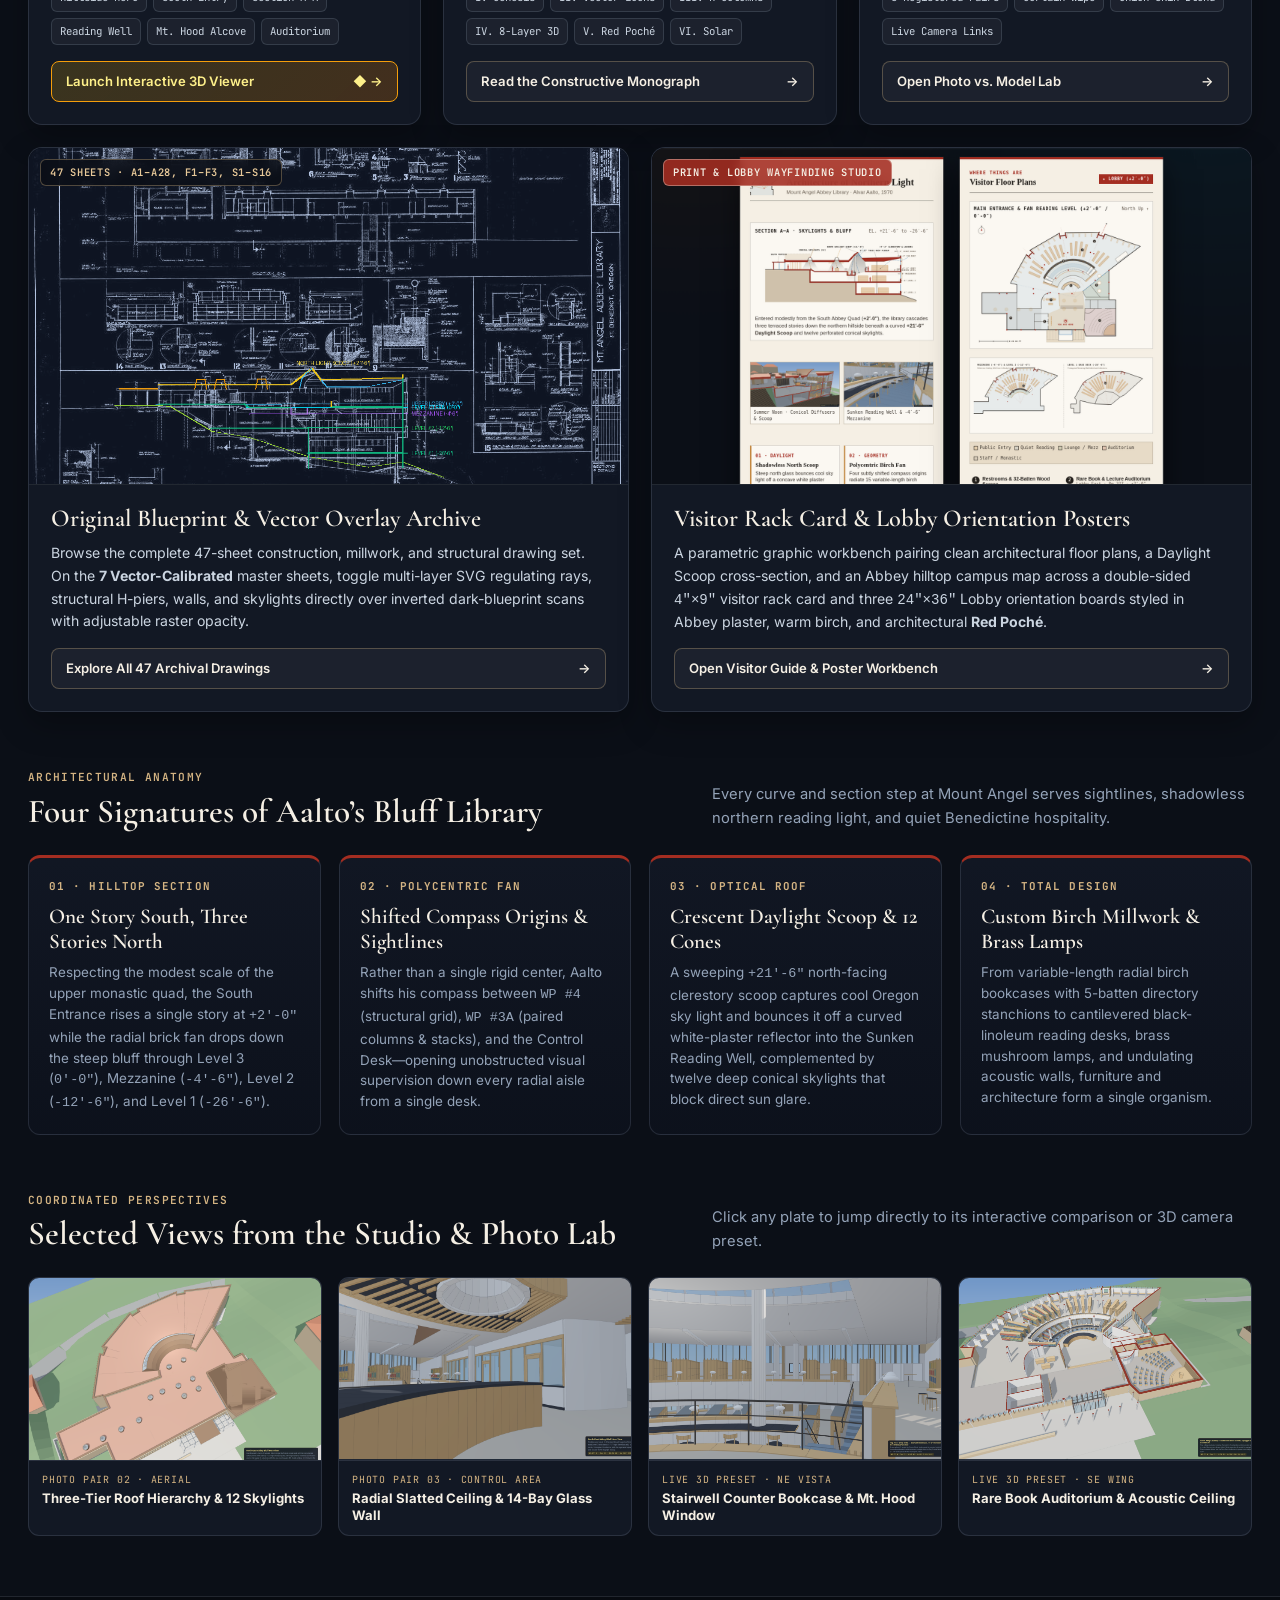
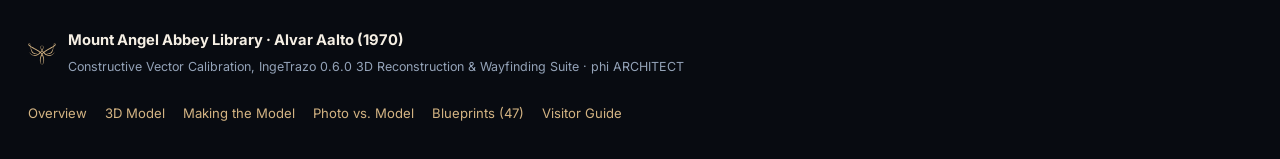
==== commit cd2fbb86: "feat(web): add project landing page, unified header, favicons, 3D hotkeys, and red poche visitor gui" ====
--- a/docs/index.html
+++ b/docs/index.html
@@ -1,112 +1,1372 @@
 <!DOCTYPE html>
 <html lang="en">
 <head>
-    <meta charset="UTF-8">
-    <meta name="viewport" content="width=device-width, initial-scale=1.0">
-    <title>Mount Angel Abbey Library — Alvar Aalto Drawings &amp; Vector Reconstruction</title>
-    <link href="https://fonts.googleapis.com/css2?family=Inter:wght@300;400;500;600;700&display=swap" rel="stylesheet">
-    <link rel="stylesheet" href="style.css">
+  <meta charset="UTF-8" />
+  <meta name="viewport" content="width=device-width, initial-scale=1.0" />
+  <title>Mount Angel Abbey Library — Alvar Aalto (1970) · Digital Reconstruction &amp; Monograph</title>
+  <link rel="icon" href="favicon.ico" sizes="any" />
+  <link rel="icon" href="favicon.svg" type="image/svg+xml" />
+  <link rel="preconnect" href="https://fonts.googleapis.com" />
+  <link rel="preconnect" href="https://fonts.gstatic.com" crossorigin />
+  <link href="https://fonts.googleapis.com/css2?family=Cormorant+Garamond:ital,wght@0,500;0,600;0,700;1,500&family=Inter:wght@400;500;600;700&family=JetBrains+Mono:wght@400;500;600&display=swap" rel="stylesheet" />
+  <link rel="stylesheet" href="suite.css" />
+  <style>
+    :root {
+      --bg: #0b0f17;
+      --bg-alt: #0f1521;
+      --surface: #121824;
+      --surface-hi: #182030;
+      --cream: #f5efe4;
+      --birch: #d4b483;
+      --birch-hi: #e8c999;
+      --poche: #a42d21;
+      --poche-hi: #c43c2d;
+      --gold: #eab308;
+      --amber: #d97706;
+      --sky: #38bdf8;
+      --text: #f3f4f6;
+      --muted: #94a3b8;
+      --border: rgba(148, 163, 184, 0.18);
+      --border-warm: rgba(212, 180, 131, 0.32);
+      --serif: 'Cormorant Garamond', Georgia, serif;
+      --sans: 'Inter', -apple-system, BlinkMacSystemFont, 'Segoe UI', Roboto, sans-serif;
+      --mono: 'JetBrains Mono', ui-monospace, SFMono-Regular, Menlo, monospace;
+    }
+
+    * {
+      box-sizing: border-box;
+      margin: 0;
+      padding: 0;
+    }
+
+    html {
+      scroll-behavior: smooth;
+      background: var(--bg);
+      color: var(--text);
+      font-family: var(--sans);
+      line-height: 1.62;
+    }
+
+    body {
+      background:
+        radial-gradient(1100px 540px at 14% 0%, rgba(164, 45, 33, 0.14), transparent 62%),
+        radial-gradient(960px 520px at 88% 6%, rgba(212, 180, 131, 0.10), transparent 60%),
+        var(--bg);
+      overflow-x: hidden;
+    }
+
+    a {
+      color: inherit;
+    }
+
+    .page-shell {
+      max-width: 1380px;
+      margin: 0 auto;
+      padding: 0 28px;
+    }
+
+    /* ── Hero Section ── */
+    .hero {
+      padding: 46px 0 40px;
+      display: grid;
+      grid-template-columns: 1.02fr 1.18fr;
+      gap: 38px;
+      align-items: center;
+    }
+
+    .hero-eyebrow {
+      display: inline-flex;
+      align-items: center;
+      gap: 10px;
+      padding: 5px 12px 5px 8px;
+      border-radius: 999px;
+      background: rgba(164, 45, 33, 0.18);
+      border: 1px solid rgba(196, 60, 45, 0.45);
+      font-family: var(--mono);
+      font-size: 0.69rem;
+      font-weight: 600;
+      letter-spacing: 0.09em;
+      text-transform: uppercase;
+      color: var(--birch-hi);
+      margin-bottom: 18px;
+    }
+
+    .hero-eyebrow img {
+      width: 20px;
+      height: 15px;
+      display: block;
+    }
+
+    .hero h1 {
+      font-family: var(--serif);
+      font-size: clamp(2.35rem, 3.8vw, 3.55rem);
+      font-weight: 600;
+      line-height: 1.08;
+      color: var(--cream);
+      letter-spacing: -0.01em;
+      margin-bottom: 18px;
+    }
+
+    .hero h1 em {
+      font-style: italic;
+      color: var(--birch-hi);
+      font-weight: 500;
+    }
+
+    .hero-lead {
+      font-size: 1.01rem;
+      color: #cbd5e1;
+      margin-bottom: 14px;
+      max-width: 62ch;
+    }
+
+    .hero-lead strong {
+      color: var(--cream);
+      font-weight: 600;
+    }
+
+    .hero-sublead {
+      font-size: 0.92rem;
+      color: var(--muted);
+      margin-bottom: 24px;
+      max-width: 62ch;
+    }
+
+    .hero-cta-row {
+      display: flex;
+      flex-wrap: wrap;
+      gap: 11px;
+      margin-bottom: 18px;
+    }
+
+    .btn {
+      display: inline-flex;
+      align-items: center;
+      gap: 8px;
+      padding: 11px 18px;
+      border-radius: 9px;
+      font-size: 0.86rem;
+      font-weight: 700;
+      text-decoration: none;
+      transition: transform 0.15s ease, box-shadow 0.15s ease, background 0.15s ease, border-color 0.15s ease;
+      cursor: pointer;
+      white-space: nowrap;
+    }
+
+    .btn:hover {
+      transform: translateY(-1px);
+    }
+
+    .btn-3d {
+      background: linear-gradient(135deg, #eab308, #d97706);
+      color: #0b0f17;
+      border: 1px solid #fde68a;
+      box-shadow: 0 6px 22px rgba(217, 119, 6, 0.30);
+    }
+
+    .btn-3d:hover {
+      background: linear-gradient(135deg, #facc15, #eab308);
+      box-shadow: 0 8px 26px rgba(234, 179, 8, 0.38);
+    }
+
+    .btn-poche {
+      background: linear-gradient(135deg, #a42d21, #842117);
+      color: var(--cream);
+      border: 1px solid rgba(232, 201, 153, 0.38);
+      box-shadow: 0 6px 20px rgba(164, 45, 33, 0.28);
+    }
+
+    .btn-poche:hover {
+      background: linear-gradient(135deg, #bc3628, #99281d);
+      border-color: var(--birch-hi);
+    }
+
+    .btn-surface {
+      background: rgba(255, 255, 255, 0.05);
+      color: var(--cream);
+      border: 1px solid var(--border-warm);
+    }
+
+    .btn-surface:hover {
+      background: rgba(255, 255, 255, 0.10);
+      border-color: var(--birch-hi);
+    }
+
+    .hero-quick-meta {
+      display: flex;
+      flex-wrap: wrap;
+      align-items: center;
+      gap: 14px;
+      font-size: 0.78rem;
+      color: var(--muted);
+      padding-top: 6px;
+    }
+
+    .hero-quick-meta a {
+      color: var(--birch-hi);
+      text-decoration: none;
+      font-weight: 600;
+      border-bottom: 1px dotted rgba(212, 180, 131, 0.45);
+    }
+
+    .hero-quick-meta a:hover {
+      color: #ffffff;
+      border-bottom-color: #ffffff;
+    }
+
+    /* ── Interactive Hero Stage ── */
+    .hero-stage {
+      background: var(--surface);
+      border: 1px solid var(--border-warm);
+      border-radius: 14px;
+      overflow: hidden;
+      box-shadow: 0 24px 60px rgba(0, 0, 0, 0.52);
+    }
+
+    .hero-viewport {
+      position: relative;
+      aspect-ratio: 16 / 9;
+      background: #090d14;
+      overflow: hidden;
+      cursor: zoom-in;
+    }
+
+    .hero-viewport img {
+      width: 100%;
+      height: 100%;
+      object-fit: cover;
+      display: block;
+      transition: opacity 0.2s ease;
+    }
+
+    .hero-stage-badge {
+      position: absolute;
+      top: 12px;
+      left: 12px;
+      padding: 5px 10px;
+      border-radius: 6px;
+      background: rgba(11, 15, 23, 0.84);
+      backdrop-filter: blur(8px);
+      border: 1px solid rgba(212, 180, 131, 0.32);
+      font-family: var(--mono);
+      font-size: 0.68rem;
+      color: var(--cream);
+      letter-spacing: 0.04em;
+    }
+
+    .hero-live-pill {
+      position: absolute;
+      bottom: 12px;
+      right: 12px;
+      padding: 7px 13px;
+      border-radius: 8px;
+      background: rgba(11, 15, 23, 0.88);
+      backdrop-filter: blur(8px);
+      border: 1px solid #f59e0b;
+      color: #fde68a;
+      font-size: 0.76rem;
+      font-weight: 700;
+      text-decoration: none;
+      transition: background 0.15s ease, color 0.15s ease;
+    }
+
+    .hero-live-pill:hover {
+      background: #eab308;
+      color: #0b0f17;
+    }
+
+    .hero-caption-bar {
+      padding: 10px 16px;
+      background: rgba(15, 21, 33, 0.95);
+      border-top: 1px solid var(--border);
+      border-bottom: 1px solid var(--border);
+      display: flex;
+      align-items: center;
+      justify-content: space-between;
+      gap: 12px;
+      font-size: 0.79rem;
+      color: #cbd5e1;
+    }
+
+    .hero-caption-bar span.hotkey-hint {
+      font-family: var(--mono);
+      font-size: 0.68rem;
+      color: var(--muted);
+      white-space: nowrap;
+    }
+
+    .hero-tabs {
+      display: grid;
+      grid-template-columns: repeat(4, 1fr);
+      background: #0d121c;
+    }
+
+    .hero-tab {
+      appearance: none;
+      background: transparent;
+      border: none;
+      border-right: 1px solid var(--border);
+      padding: 11px 12px;
+      text-align: left;
+      color: var(--muted);
+      cursor: pointer;
+      transition: background 0.15s ease, color 0.15s ease;
+      font-family: var(--sans);
+    }
+
+    .hero-tab:last-child {
+      border-right: none;
+    }
+
+    .hero-tab small {
+      display: block;
+      font-family: var(--mono);
+      font-size: 0.62rem;
+      letter-spacing: 0.08em;
+      text-transform: uppercase;
+      color: var(--birch);
+      margin-bottom: 3px;
+    }
+
+    .hero-tab strong {
+      display: block;
+      font-size: 0.78rem;
+      font-weight: 600;
+      color: #cbd5e1;
+      line-height: 1.25;
+    }
+
+    .hero-tab:hover {
+      background: rgba(255, 255, 255, 0.04);
+    }
+
+    .hero-tab.active {
+      background: rgba(164, 45, 33, 0.24);
+      box-shadow: inset 0 2px 0 var(--poche-hi);
+    }
+
+    .hero-tab.active strong {
+      color: var(--cream);
+    }
+
+    /* ── Telemetry Bar ── */
+    .telemetry-band {
+      margin: 6px 0 48px;
+      background: linear-gradient(180deg, rgba(18, 24, 36, 0.92), rgba(14, 19, 29, 0.92));
+      border: 1px solid var(--border);
+      border-left: 3px solid var(--poche-hi);
+      border-radius: 12px;
+      padding: 18px 22px;
+      display: grid;
+      grid-template-columns: repeat(5, 1fr);
+      gap: 18px;
+    }
+
+    .telemetry-item {
+      padding-right: 12px;
+      border-right: 1px solid rgba(148, 163, 184, 0.14);
+    }
+
+    .telemetry-item:last-child {
+      border-right: none;
+      padding-right: 0;
+    }
+
+    .telemetry-val {
+      font-family: var(--serif);
+      font-size: 1.75rem;
+      font-weight: 700;
+      line-height: 1.05;
+      color: var(--cream);
+      margin-bottom: 4px;
+    }
+
+    .telemetry-val span {
+      font-family: var(--mono);
+      font-size: 0.74rem;
+      font-weight: 600;
+      color: var(--birch);
+      text-transform: uppercase;
+      letter-spacing: 0.06em;
+      margin-left: 4px;
+    }
+
+    .telemetry-lbl {
+      font-size: 0.77rem;
+      color: var(--muted);
+      line-height: 1.35;
+    }
+
+    /* ── Section Headings ── */
+    .section-head {
+      display: flex;
+      align-items: flex-end;
+      justify-content: space-between;
+      gap: 20px;
+      margin-bottom: 24px;
+      flex-wrap: wrap;
+    }
+
+    .section-kicker {
+      font-family: var(--mono);
+      font-size: 0.70rem;
+      font-weight: 600;
+      letter-spacing: 0.12em;
+      text-transform: uppercase;
+      color: var(--birch);
+      margin-bottom: 6px;
+    }
+
+    .section-head h2 {
+      font-family: var(--serif);
+      font-size: clamp(1.75rem, 2.6vw, 2.35rem);
+      font-weight: 600;
+      color: var(--cream);
+      line-height: 1.15;
+    }
+
+    .section-head p {
+      font-size: 0.92rem;
+      color: var(--muted);
+      max-width: 60ch;
+    }
+
+    /* ── Primary 3-Card Suite Grid ── */
+    .portal-grid-primary {
+      display: grid;
+      grid-template-columns: repeat(3, 1fr);
+      gap: 22px;
+      margin-bottom: 22px;
+    }
+
+    .portal-grid-secondary {
+      display: grid;
+      grid-template-columns: repeat(2, 1fr);
+      gap: 22px;
+      margin-bottom: 56px;
+    }
+
+    .portal-card {
+      background: var(--surface);
+      border: 1px solid var(--border);
+      border-radius: 14px;
+      overflow: hidden;
+      display: flex;
+      flex-direction: column;
+      transition: border-color 0.18s ease, transform 0.18s ease, box-shadow 0.18s ease;
+      box-shadow: 0 12px 32px rgba(0, 0, 0, 0.28);
+    }
+
+    .portal-card:hover {
+      border-color: var(--border-warm);
+      transform: translateY(-2px);
+      box-shadow: 0 18px 42px rgba(0, 0, 0, 0.42);
+    }
+
+    .portal-media {
+      position: relative;
+      aspect-ratio: 16 / 9;
+      background: #090d14;
+      overflow: hidden;
+      border-bottom: 1px solid var(--border);
+    }
+
+    .portal-media.ratio-2to1 {
+      aspect-ratio: 2 / 1;
+    }
+
+    .portal-media img {
+      width: 100%;
+      height: 100%;
+      object-fit: cover;
+      display: block;
+      transition: transform 0.35s ease;
+    }
+
+    .portal-card:hover .portal-media > a > img {
+      transform: scale(1.025);
+    }
+
+    .portal-tag {
+      position: absolute;
+      top: 11px;
+      left: 11px;
+      padding: 4px 9px;
+      border-radius: 6px;
+      background: rgba(11, 15, 23, 0.86);
+      backdrop-filter: blur(6px);
+      border: 1px solid rgba(212, 180, 131, 0.35);
+      font-family: var(--mono);
+      font-size: 0.65rem;
+      font-weight: 600;
+      letter-spacing: 0.07em;
+      text-transform: uppercase;
+      color: var(--birch-hi);
+      pointer-events: none;
+      z-index: 4;
+    }
+
+    .portal-tag.poche {
+      background: rgba(164, 45, 33, 0.88);
+      border-color: rgba(245, 239, 228, 0.35);
+      color: var(--cream);
+    }
+
+    .portal-body {
+      padding: 20px 22px 22px;
+      display: flex;
+      flex-direction: column;
+      flex: 1;
+    }
+
+    .portal-body h3 {
+      font-family: var(--serif);
+      font-size: 1.52rem;
+      font-weight: 600;
+      color: var(--cream);
+      line-height: 1.18;
+      margin-bottom: 8px;
+    }
+
+    .portal-body h3 a {
+      text-decoration: none;
+    }
+
+    .portal-body h3 a:hover {
+      color: var(--birch-hi);
+    }
+
+    .portal-body p {
+      font-size: 0.88rem;
+      color: #cbd5e1;
+      margin-bottom: 14px;
+      flex: 1;
+    }
+
+    .chip-row {
+      display: flex;
+      flex-wrap: wrap;
+      gap: 6px;
+      margin-bottom: 16px;
+    }
+
+    .chip {
+      font-family: var(--mono);
+      font-size: 0.67rem;
+      padding: 4px 8px;
+      border-radius: 6px;
+      background: rgba(255, 255, 255, 0.045);
+      border: 1px solid rgba(148, 163, 184, 0.20);
+      color: #cbd5e1;
+      text-decoration: none;
+      transition: background 0.14s ease, border-color 0.14s ease, color 0.14s ease;
+    }
+
+    .chip:hover {
+      background: rgba(164, 45, 33, 0.28);
+      border-color: var(--poche-hi);
+      color: var(--cream);
+    }
+
+    .portal-action {
+      display: inline-flex;
+      align-items: center;
+      justify-content: space-between;
+      padding: 9px 14px;
+      border-radius: 8px;
+      background: rgba(255, 255, 255, 0.045);
+      border: 1px solid var(--border-warm);
+      color: var(--cream);
+      font-size: 0.82rem;
+      font-weight: 600;
+      text-decoration: none;
+      transition: background 0.15s ease, border-color 0.15s ease;
+    }
+
+    .portal-action:hover {
+      background: rgba(212, 180, 131, 0.16);
+      border-color: var(--birch-hi);
+    }
+
+    .portal-action.gold {
+      background: linear-gradient(135deg, rgba(234, 179, 8, 0.18), rgba(217, 119, 6, 0.24));
+      border-color: #f59e0b;
+      color: #fef08a;
+    }
+
+    .portal-action.gold:hover {
+      background: linear-gradient(135deg, #eab308, #d97706);
+      color: #0b0f17;
+    }
+
+    /* ── Mini Interactive Curtain Wipe (inside Photo vs. Model Card) ── */
+    .mini-wipe {
+      position: relative;
+      width: 100%;
+      aspect-ratio: 16 / 9;
+      background: #090d14;
+      overflow: hidden;
+      user-select: none;
+      touch-action: none;
+      cursor: ew-resize;
+      border-bottom: 1px solid var(--border);
+    }
+
+    .mini-wipe img {
+      position: absolute;
+      inset: 0;
+      width: 100%;
+      height: 100%;
+      object-fit: cover;
+      pointer-events: none;
+    }
+
+    .mini-wipe .wipe-after {
+      clip-path: inset(0 0 0 50%);
+    }
+
+    .mini-wipe-line {
+      position: absolute;
+      top: 0;
+      bottom: 0;
+      left: 50%;
+      width: 2px;
+      background: var(--cream);
+      box-shadow: 0 0 10px rgba(0, 0, 0, 0.75);
+      z-index: 3;
+      pointer-events: none;
+    }
+
+    .mini-wipe-knob {
+      position: absolute;
+      top: 50%;
+      left: 50%;
+      transform: translate(-50%, -50%);
+      width: 32px;
+      height: 32px;
+      border-radius: 50%;
+      background: var(--poche);
+      border: 2px solid var(--cream);
+      color: var(--cream);
+      display: flex;
+      align-items: center;
+      justify-content: center;
+      font-size: 0.76rem;
+      font-weight: 700;
+      box-shadow: 0 4px 14px rgba(0, 0, 0, 0.55);
+    }
+
+    .mini-wipe-pill {
+      position: absolute;
+      bottom: 9px;
+      padding: 2px 8px;
+      border-radius: 5px;
+      background: rgba(11, 15, 23, 0.82);
+      border: 1px solid rgba(255, 255, 255, 0.16);
+      font-family: var(--mono);
+      font-size: 0.61rem;
+      letter-spacing: 0.06em;
+      color: var(--cream);
+      z-index: 3;
+      pointer-events: none;
+    }
+
+    .mini-wipe-pill.left { left: 9px; }
+    .mini-wipe-pill.right { right: 9px; border-color: rgba(234, 179, 8, 0.45); color: #fde68a; }
+
+    /* ── Architectural Signatures (4 Columns) ── */
+    .signatures-section {
+      margin-bottom: 56px;
+    }
+
+    .signatures-grid {
+      display: grid;
+      grid-template-columns: repeat(4, 1fr);
+      gap: 18px;
+    }
+
+    .sig-card {
+      background: linear-gradient(180deg, rgba(18, 24, 36, 0.95), rgba(13, 18, 28, 0.95));
+      border: 1px solid var(--border);
+      border-top: 3px solid var(--poche);
+      border-radius: 12px;
+      padding: 20px;
+    }
+
+    .sig-num {
+      font-family: var(--mono);
+      font-size: 0.68rem;
+      font-weight: 700;
+      letter-spacing: 0.10em;
+      text-transform: uppercase;
+      color: var(--birch);
+      margin-bottom: 8px;
+    }
+
+    .sig-card h3 {
+      font-family: var(--serif);
+      font-size: 1.32rem;
+      font-weight: 600;
+      color: var(--cream);
+      line-height: 1.2;
+      margin-bottom: 8px;
+    }
+
+    .sig-card p {
+      font-size: 0.84rem;
+      color: var(--muted);
+      line-height: 1.55;
+    }
+
+    /* ── Photo & Studio Filmstrip ── */
+    .filmstrip-section {
+      margin-bottom: 60px;
+    }
+
+    .filmstrip-grid {
+      display: grid;
+      grid-template-columns: repeat(4, 1fr);
+      gap: 16px;
+    }
+
+    .film-card {
+      background: var(--surface);
+      border: 1px solid var(--border);
+      border-radius: 11px;
+      overflow: hidden;
+      text-decoration: none;
+      transition: transform 0.16s ease, border-color 0.16s ease;
+    }
+
+    .film-card:hover {
+      transform: translateY(-2px);
+      border-color: var(--birch);
+    }
+
+    .film-card img {
+      width: 100%;
+      aspect-ratio: 16 / 10;
+      object-fit: cover;
+      display: block;
+      border-bottom: 1px solid var(--border);
+    }
+
+    .film-meta {
+      padding: 11px 13px;
+    }
+
+    .film-meta small {
+      display: block;
+      font-family: var(--mono);
+      font-size: 0.62rem;
+      letter-spacing: 0.08em;
+      text-transform: uppercase;
+      color: var(--birch);
+      margin-bottom: 2px;
+    }
+
+    .film-meta strong {
+      display: block;
+      font-size: 0.82rem;
+      color: var(--cream);
+      line-height: 1.3;
+    }
+
+    /* ── Footer ── */
+    .suite-footer {
+      border-top: 1px solid var(--border);
+      background: #080b11;
+      padding: 32px 28px 40px;
+    }
+
+    .suite-footer-inner {
+      max-width: 1380px;
+      margin: 0 auto;
+      display: flex;
+      align-items: center;
+      justify-content: space-between;
+      gap: 24px;
+      flex-wrap: wrap;
+    }
+
+    .footer-brand {
+      display: flex;
+      align-items: center;
+      gap: 12px;
+    }
+
+    .footer-brand img {
+      width: 28px;
+      height: 22px;
+    }
+
+    .footer-brand strong {
+      display: block;
+      font-size: 0.92rem;
+      color: var(--cream);
+    }
+
+    .footer-brand span {
+      font-size: 0.78rem;
+      color: var(--muted);
+    }
+
+    .footer-links {
+      display: flex;
+      flex-wrap: wrap;
+      gap: 18px;
+      font-size: 0.82rem;
+    }
+
+    .footer-links a {
+      color: var(--birch);
+      text-decoration: none;
+    }
+
+    .footer-links a:hover {
+      color: var(--cream);
+      text-decoration: underline;
+    }
+
+    /* ── Lightbox ── */
+    .lightbox {
+      position: fixed;
+      inset: 0;
+      z-index: 2000;
+      background: rgba(5, 8, 13, 0.92);
+      backdrop-filter: blur(10px);
+      display: none;
+      align-items: center;
+      justify-content: center;
+      padding: 28px;
+    }
+
+    .lightbox.open {
+      display: flex;
+    }
+
+    .lightbox-box {
+      max-width: 1280px;
+      width: 100%;
+      background: var(--surface);
+      border: 1px solid var(--border-warm);
+      border-radius: 12px;
+      overflow: hidden;
+      box-shadow: 0 28px 80px rgba(0, 0, 0, 0.75);
+    }
+
+    .lightbox-box img {
+      width: 100%;
+      max-height: 78vh;
+      object-fit: contain;
+      background: #06090e;
+      display: block;
+    }
+
+    .lightbox-bar {
+      padding: 12px 18px;
+      display: flex;
+      align-items: center;
+      justify-content: space-between;
+      gap: 16px;
+      border-top: 1px solid var(--border);
+      font-size: 0.84rem;
+      color: var(--cream);
+    }
+
+    @media (max-width: 1120px) {
+      .hero {
+        grid-template-columns: 1fr;
+      }
+      .portal-grid-primary {
+        grid-template-columns: 1fr;
+      }
+      .portal-grid-secondary {
+        grid-template-columns: 1fr;
+      }
+      .signatures-grid,
+      .filmstrip-grid {
+        grid-template-columns: repeat(2, 1fr);
+      }
+      .telemetry-band {
+        grid-template-columns: repeat(2, 1fr);
+      }
+    }
+
+    @media (max-width: 640px) {
+      .page-shell {
+        padding: 0 16px;
+      }
+      .hero-tabs {
+        grid-template-columns: repeat(2, 1fr);
+      }
+      .signatures-grid,
+      .filmstrip-grid,
+      .telemetry-band {
+        grid-template-columns: 1fr;
+      }
+    }
+  </style>
 </head>
 <body>
-    <header class="glass-header">
-        <div class="header-content">
-            <h1>Mount Angel Abbey Library</h1>
-            <p class="subtitle">Alvar Aalto (1970) — Constructive Vector Overlays &amp; IngeTrazo 3D Reconstruction</p>
-        </div>
-        <div class="controls">
-            <a href="making-of.html" class="making-of-btn" title="Read the Interactive Making-Of Architectural Monograph">
-                &#10022; Making the Model
+  <header class="suite-header">
+    <a href="index.html" class="suite-brand" title="Mount Angel Abbey Library — Project Overview">
+      <span class="suite-crest">
+        <img src="angel-logo.svg" alt="Mount Angel Abbey Crest" width="24" height="19" />
+      </span>
+      <span class="suite-brand-text">
+        <span class="suite-brand-title">Mount Angel Abbey Library</span>
+        <span class="suite-brand-sub">Alvar Aalto &middot; 1970</span>
+      </span>
+    </a>
+
+    <nav class="suite-nav" aria-label="Project Suite">
+      <a href="index.html" class="suite-link is-active">Overview</a>
+      <a href="making-of.html" class="suite-link">Making the Model</a>
+      <a href="photo-compare.html" class="suite-link">Photo vs. Model</a>
+      <a href="drawings.html" class="suite-link">Blueprints <span class="suite-count">47</span></a>
+      <a href="visitor-guide.html" class="suite-link">Visitor Guide</a>
+      <a href="library-3d.html" class="suite-link suite-link-3d">&#9670; 3D Model</a>
+    </nav>
+  </header>
+
+  <main class="page-shell">
+    <!-- Hero Introduction -->
+    <section class="hero" aria-label="Project Introduction">
+      <div>
+        <div class="hero-eyebrow">
+          <img src="angel-logo.svg" alt="" width="20" height="15" />
+          <span>Mount Angel Abbey &middot; St. Benedict, Oregon &middot; Alvar Aalto, 1964&ndash;1970</span>
+        </div>
+        <h1>An Optical Instrument of <em>Northern Light</em> on a Benedictine Bluff</h1>
+        <p class="hero-lead">
+          Dedicated in May 1970 after Benedictine librarian <strong>Fr. Barnabas Reasoner</strong> traveled to Helsinki to commission Finnish modernist <strong>Alvar Aalto</strong>, the Mount Angel Abbey Library enters quietly as a low buff-brick pavilion on the upper Abbey Quad before cascading three terraced stories down the steep northern bluff toward Mount Hood.
+        </p>
+        <p class="hero-sublead">
+          This digital monograph reconstructs the entire building and hilltop campus directly from Aalto&rsquo;s 47 archival drawings and site photographs&mdash;uniting an interactive <strong>134,459-face WebGL2 3D model</strong>, constructive geometry proofs, registered photographic comparisons, and visitor wayfinding graphics.
+        </p>
+
+        <div class="hero-cta-row">
+          <a href="library-3d.html" class="btn btn-3d">&#9670; Launch Interactive 3D Model</a>
+          <a href="making-of.html" class="btn btn-poche">&#10022; Read Making the Model</a>
+          <a href="photo-compare.html" class="btn btn-surface">&#8644; Compare Photos &amp; Model</a>
+        </div>
+
+        <div class="hero-quick-meta">
+          <span>Also in the suite:</span>
+          <a href="drawings.html">47 Archival Blueprints &rarr;</a>
+          <a href="visitor-guide.html">Visitor Rack Card &amp; Lobby Posters &rarr;</a>
+          <span>3D Hotkeys: <kbd class="kbd-badge">F</kbd> Fullscreen &middot; <kbd class="kbd-badge">M</kbd> Hide Menus</span>
+        </div>
+      </div>
+
+      <!-- Interactive 4-View Hero Stage -->
+      <div class="hero-stage">
+        <div class="hero-viewport" id="heroViewport" title="Click to inspect full-resolution 2560×1440 QHD render">
+          <span class="hero-stage-badge" id="heroBadge">CAMPUS AERIAL &middot; 45.07&deg; N HELIODON</span>
+          <img id="heroImg" src="renders/studio_18_campus_aerial.png" alt="Mount Angel Abbey hilltop campus aerial with Aalto's terraced library on the northern bluff" />
+          <a id="heroLiveLink" href="library-3d.html?cam=campus_aerial" class="hero-live-pill" onclick="event.stopPropagation()">
+            Open This Camera in Live 3D &#8599;
+          </a>
+        </div>
+        <div class="hero-caption-bar">
+          <span id="heroCaption">Abbey Hilltop Quad, 3-story Monastery wing, 126-ft South Bell Tower, and Aalto&rsquo;s radial brick fan on the North bluff.</span>
+          <span class="hotkey-hint">2560&times;1440 WebGL2</span>
+        </div>
+        <div class="hero-tabs" role="tablist" aria-label="Featured 3D Views">
+          <button class="hero-tab active" type="button"
+            data-img="renders/studio_18_campus_aerial.png"
+            data-cam="campus_aerial"
+            data-badge="CAMPUS AERIAL · 45.07° N HELIODON"
+            data-caption="Abbey Hilltop Quad, 3-story Monastery wing, 126-ft South Bell Tower, and Aalto’s radial brick fan on the North bluff.">
+            <small>01 &middot; Hilltop Site</small>
+            <strong>Abbey Bluff &amp; Quad</strong>
+          </button>
+          <button class="hero-tab" type="button"
+            data-img="renders/studio_08_section_aa_ortho.png"
+            data-cam="section_aa"
+            data-badge="SECTION A–A · ARCHITECTURAL RED POCHÉ"
+            data-caption="True orthographic transverse section through the +21'-6&quot; North Daylight Scoop, 3'-11&quot; Fan Roof plenum, and 3-story bluff drop.">
+            <small>02 &middot; Red Poch&eacute;</small>
+            <strong>Section A&ndash;A Cut</strong>
+          </button>
+          <button class="hero-tab" type="button"
+            data-img="renders/studio_05_sunken_well_scoop.png"
+            data-cam="sunken_well"
+            data-badge="INTERIOR · SUNKEN READING WELL"
+            data-caption="Double-height Reading Well, curved Mezzanine reference bookwall, 18&quot;Ø white columns, and 16 Aalto brass mushroom lamps.">
+            <small>03 &middot; Daylight Well</small>
+            <strong>Mezzanine &amp; Scoop</strong>
+          </button>
+          <button class="hero-tab" type="button"
+            data-img="renders/studio_03_roof_cutaway_axon.png"
+            data-cam="cutaway_axon"
+            data-badge="PLAN CUTAWAY · POLYCENTRIC FAN"
+            data-caption="One-click roof cutaway revealing radial birch bookstacks, curved Control Desk, Wood Screen Lobby, and Rare Book Auditorium.">
+            <small>04 &middot; Cutaway Axon</small>
+            <strong>Interior Organization</strong>
+          </button>
+        </div>
+      </div>
+    </section>
+
+    <!-- Engineering & Historical Telemetry -->
+    <section class="telemetry-band" aria-label="Project Summary Metrics">
+      <div class="telemetry-item">
+        <div class="telemetry-val">1970 <span>Aalto</span></div>
+        <div class="telemetry-lbl">One of only two buildings in the United States designed by Alvar Aalto</div>
+      </div>
+      <div class="telemetry-item">
+        <div class="telemetry-val">134,459 <span>faces</span></div>
+        <div class="telemetry-lbl">100% watertight 2-manifold IngeTrazo 0.6.0 solids across 8 architectural layers</div>
+      </div>
+      <div class="telemetry-item">
+        <div class="telemetry-val">47 <span>sheets</span></div>
+        <div class="telemetry-lbl">Original 1968&ndash;70 architectural, furniture &amp; structural drawings (<strong style="color:var(--cream);">7</strong> vector-calibrated)</div>
+      </div>
+      <div class="telemetry-item">
+        <div class="telemetry-val">8 <span>pairs</span></div>
+        <div class="telemetry-lbl">Viewpoint-registered archival &amp; contemporary photo accuracy comparisons</div>
+      </div>
+      <div class="telemetry-item">
+        <div class="telemetry-val">45.07&deg; <span>North</span></div>
+        <div class="telemetry-lbl">Real-time Mount Angel solar heliodon, 4096&sup2; shadows &amp; GPU stencil red poch&eacute;</div>
+      </div>
+    </section>
+
+    <!-- Primary Project Portals: Model, Making-Of, Photos -->
+    <section aria-labelledby="explore-heading">
+      <div class="section-head">
+        <div>
+          <div class="section-kicker">Digital Monograph &amp; Interactive Tools</div>
+          <h2 id="explore-heading">Explore Every Dimension of the Library</h2>
+        </div>
+        <p>
+          Move seamlessly between the live 3D architectural instrument, the constructive geometry essay, photographic registration proofs, original blueprints, and print wayfinding studio.
+        </p>
+      </div>
+
+      <div class="portal-grid-primary">
+        <!-- 1. Interactive 3D Model -->
+        <article class="portal-card">
+          <div class="portal-media">
+            <span class="portal-tag poche">&#9670; Live WebGL2 Instrument</span>
+            <a href="library-3d.html">
+              <img src="renders/studio_01_hillside_hero.png" alt="North-West hillside perspective of the Mount Angel Abbey Library 3D model" />
             </a>
-            <a href="photo-compare.html" class="making-of-btn" title="Compare Real Photographs with Viewpoint-Registered 3D Model Shots">
-                &#9680; Photo vs. Model
+          </div>
+          <div class="portal-body">
+            <h3><a href="library-3d.html">Interactive 3D Architectural Model</a></h3>
+            <p>
+              Orbit, slice, and illuminate the complete 8-layer parametric reconstruction in real time. Scrub live architectural <strong>Red Poch&eacute;</strong> section planes in feet &amp; inches, toggle roof cutaways and Aalto birch millwork, or sweep the sun across solstices and equinoxes. Press <kbd class="kbd-badge">F</kbd> for fullscreen or <kbd class="kbd-badge">M</kbd> to hide all menus.
+            </p>
+            <div class="chip-row" aria-label="Direct 3D Camera Presets">
+              <a class="chip" href="library-3d.html?cam=hillside_hero">Hillside Hero</a>
+              <a class="chip" href="library-3d.html?cam=south_entry">South Entry</a>
+              <a class="chip" href="library-3d.html?cam=section_aa">Section A&ndash;A</a>
+              <a class="chip" href="library-3d.html?cam=sunken_well">Reading Well</a>
+              <a class="chip" href="library-3d.html?cam=alcove_mthood">Mt. Hood Alcove</a>
+              <a class="chip" href="library-3d.html?cam=auditorium_cutaway">Auditorium</a>
+            </div>
+            <a href="library-3d.html" class="portal-action gold">
+              <span>Launch Interactive 3D Viewer</span>
+              <span>&#9670; &rarr;</span>
             </a>
-            <a href="library-3d.html" class="viewer-3d-btn" title="Open Interactive IngeTrazo 3D Model">
-                &#9670; Interactive 3D Model
+          </div>
+        </article>
+
+        <!-- 2. Making the Model -->
+        <article class="portal-card">
+          <div class="portal-media">
+            <span class="portal-tag">&#10022; 6-Chapter Monograph</span>
+            <a href="making-of.html">
+              <img src="overlays/proofs/proof_sheet_05.png" alt="Constructive vector overlay proof on Aalto's Level 3 Main Floor Plan Sheet A-5" />
             </a>
-            <button id="calibratedOnlyBtn" class="calibrated-filter-btn" type="button">
-                &#10022; Vector Calibrated (7)
-            </button>
-            <div class="search-wrap">
-                <input type="text" id="searchInput" placeholder="Search title or contents...">
+          </div>
+          <div class="portal-body">
+            <h3><a href="making-of.html">Making the Model: From Scans to Solids</a></h3>
+            <p>
+              How do you recover sub-inch architectural precision when archival scans are only 700 pixels tall? Follow the constructive reverse-engineering pipeline: locking Working Point <code>WP #4</code>, discovering Aalto&rsquo;s four shifted compass foci, solving rotated perimeter H-columns, and guaranteeing zero non-manifold edges.
+            </p>
+            <div class="chip-row" aria-label="Making-Of Chapters">
+              <a class="chip" href="making-of.html#ch-origin">I. Genesis</a>
+              <a class="chip" href="making-of.html#ch-vectors">II. Vector Locks</a>
+              <a class="chip" href="making-of.html#ch-hcolumns">III. H-Columns</a>
+              <a class="chip" href="making-of.html#ch-ingetrazo">IV. 8-Layer 3D</a>
+              <a class="chip" href="making-of.html#ch-sections">V. Red Poch&eacute;</a>
+              <a class="chip" href="making-of.html#ch-solar">VI. Solar</a>
             </div>
-            <div class="filter-wrap">
-                <select id="typeFilter">
-                    <option value="all">All Types</option>
-                    <!-- Options populated by JS -->
-                </select>
+            <a href="making-of.html" class="portal-action">
+              <span>Read the Constructive Monograph</span>
+              <span>&rarr;</span>
+            </a>
+          </div>
+        </article>
+
+        <!-- 3. Photos & Accuracy Lab (with live interactive mini Curtain Wipe!) -->
+        <article class="portal-card">
+          <div class="mini-wipe" id="miniWipe" title="Drag left/right to compare archival photograph against the registered 3D model">
+            <span class="portal-tag">&#8644; Drag to Compare</span>
+            <img src="drawings/Angel-090508-448web-1400x700.jpg" alt="Photograph of the Sunken Reading Well and Mezzanine" />
+            <img class="wipe-after" id="miniWipeAfter" src="renders/photo_match_06.png" alt="Registered 3D render of the Sunken Reading Well and Mezzanine" />
+            <div class="mini-wipe-line" id="miniWipeLine">
+              <div class="mini-wipe-knob">&harr;</div>
             </div>
-            <div class="sort-wrap">
-                <select id="sortSelect">
-                    <option value="id_asc">Sort by ID (Asc)</option>
-                    <option value="id_desc">Sort by ID (Desc)</option>
-                    <option value="type_asc">Sort by Type</option>
-                </select>
+            <span class="mini-wipe-pill left">PHOTO</span>
+            <span class="mini-wipe-pill right">3D MODEL</span>
+          </div>
+          <div class="portal-body">
+            <h3><a href="photo-compare.html">Photos vs. Model Accuracy Lab</a></h3>
+            <p>
+              Evaluate geometric, material, and daylight fidelity across <strong>8 viewpoint-registered photographs</strong>&mdash;from campus quad aerials and three-tier roof steps to the slatted radial wood ceiling, 14-bay Director&rsquo;s glass wall, and Sunken Reading Well. Includes Curtain Wipe, Onion-Skin Difference, and Side-by-Side plates.
+            </p>
+            <div class="chip-row">
+              <a class="chip" href="photo-compare.html">8 Registered Pairs</a>
+              <a class="chip" href="photo-compare.html">Curtain Wipe</a>
+              <a class="chip" href="photo-compare.html">Onion-Skin Blend</a>
+              <a class="chip" href="photo-compare.html">Live Camera Links</a>
             </div>
-        </div>
-    </header>
-
-    <main class="gallery-container">
-        <div id="galleryGrid" class="grid">
-            <!-- Cards populated by JS -->
-        </div>
-    </main>
-
-    <!-- Modal for full size image -->
-    <div id="imageModal" class="modal">
-        <div class="modal-content">
-            <span class="close-modal">&times;</span>
-            <button id="prevBtn" class="nav-btn left-btn">&lsaquo;</button>
-            <button id="nextBtn" class="nav-btn right-btn">&rsaquo;</button>
-
-            <div class="modal-header-tools">
-                <label class="switch">
-                    <input type="checkbox" id="editModeToggle">
-                    <span class="slider round"></span>
-                </label>
-                <span>Edit Mode</span>
-            </div>
-
-            <!-- College-Geometry-Style Constructive Vector Control Bar -->
-            <div id="vectorOverlayBar" class="vector-control-bar" style="display: none;">
-                <label class="vec-master-toggle">
-                    <input type="checkbox" id="vecMasterCheck" checked>
-                    <span>&#10022; Vectors</span>
-                </label>
-                <div class="vec-divider"></div>
-                <div id="vecLayerPills" class="vec-layer-pills">
-                    <!-- Populated from overlays/manifest.json -->
-                </div>
-                <div class="vec-divider"></div>
-                <label class="vec-dark-toggle" title="Invert scan to dark architectural blueprint mode">
-                    <input type="checkbox" id="vecDarkBlueprintCheck" checked>
-                    <span>Dark Blueprint</span>
-                </label>
-                <label class="vec-opacity-wrap" title="Dim low-resolution raster scan to inspect pure extracted vectors">
-                    <span>Scan</span>
-                    <input type="range" id="scanOpacitySlider" min="0" max="100" value="78">
-                    <span id="scanOpacityVal">78%</span>
-                </label>
-            </div>
-
-            <div id="editorToolbar" class="editor-toolbar" style="display: none;">
-                <button id="toolBox" class="tool-btn active">Draw Bounding Box</button>
-                <button id="toolPoint" class="tool-btn">Set Reference Point</button>
-                <div style="width: 1px; background: rgba(255,255,255,0.2); margin: 0 0.5rem;"></div>
-                <button id="exportBtn" class="action-btn" style="padding: 0.3rem 0.8rem; font-size: 0.85rem;">Export JSON</button>
-            </div>
-
-            <div class="canvas-container" id="canvasContainer">
-                <img id="modalImage" src="" alt="Full Drawing" draggable="false">
-                <div id="vectorSvgLayer" class="vector-svg-layer"></div>
-                <div id="annotationsLayer" class="annotations-layer"></div>
-                <!-- Drawing overlay specifically for mouse interactions -->
-                <div id="drawingOverlay" class="drawing-overlay" style="display: none;"></div>
-            </div>
-
-            <div id="modalCaption" class="modal-caption"></div>
-        </div>
+            <a href="photo-compare.html" class="portal-action">
+              <span>Open Photo vs. Model Lab</span>
+              <span>&rarr;</span>
+            </a>
+          </div>
+        </article>
+      </div>
+
+      <!-- Secondary Suite Row: Blueprints Archive + Visitor Wayfinding Studio -->
+      <div class="portal-grid-secondary">
+        <!-- 4. Original 47 Blueprints & Vector Overlays -->
+        <article class="portal-card">
+          <div class="portal-media">
+            <span class="portal-tag">47 Sheets &middot; A1&ndash;A28, F1&ndash;F3, S1&ndash;S16</span>
+            <a href="drawings.html">
+              <img src="overlays/proofs/proof_sheet_13.png" alt="Calibrated Section A-A vector overlay on Sheet A-13" />
+            </a>
+          </div>
+          <div class="portal-body">
+            <h3><a href="drawings.html">Original Blueprint &amp; Vector Overlay Archive</a></h3>
+            <p>
+              Browse the complete 47-sheet construction, millwork, and structural drawing set. On the <strong>7 Vector-Calibrated</strong> master sheets, toggle multi-layer SVG regulating rays, structural H-piers, walls, and skylights directly over inverted dark-blueprint scans with adjustable raster opacity.
+            </p>
+            <a href="drawings.html" class="portal-action">
+              <span>Explore All 47 Archival Drawings</span>
+              <span>&rarr;</span>
+            </a>
+          </div>
+        </article>
+
+        <!-- 5. Visitor Rack Card & Lobby Orientation Posters -->
+        <article class="portal-card">
+          <div class="portal-media">
+            <span class="portal-tag poche">Print &amp; Lobby Wayfinding Studio</span>
+            <a href="visitor-guide.html">
+              <img src="renders/visitor_guide_preview.png" alt="Mount Angel Abbey Library Red Poché Visitor Rack Card and Floor Plans" />
+            </a>
+          </div>
+          <div class="portal-body">
+            <h3><a href="visitor-guide.html">Visitor Rack Card &amp; Lobby Orientation Posters</a></h3>
+            <p>
+              A parametric graphic workbench pairing clean architectural floor plans, a Daylight Scoop cross-section, and an Abbey hilltop campus map across a double-sided <code>4&Prime;&times;9&Prime;</code> visitor rack card and three <code>24&Prime;&times;36&Prime;</code> Lobby orientation boards styled in Abbey plaster, warm birch, and architectural <strong>Red Poch&eacute;</strong>.
+            </p>
+            <a href="visitor-guide.html" class="portal-action">
+              <span>Open Visitor Guide &amp; Poster Workbench</span>
+              <span>&rarr;</span>
+            </a>
+          </div>
+        </article>
+      </div>
+    </section>
+
+    <!-- Four Architectural Signatures of Aalto's Design -->
+    <section class="signatures-section" aria-labelledby="signatures-heading">
+      <div class="section-head">
+        <div>
+          <div class="section-kicker">Architectural Anatomy</div>
+          <h2 id="signatures-heading">Four Signatures of Aalto&rsquo;s Bluff Library</h2>
+        </div>
+        <p>
+          Every curve and section step at Mount Angel serves sightlines, shadowless northern reading light, and quiet Benedictine hospitality.
+        </p>
+      </div>
+
+      <div class="signatures-grid">
+        <div class="sig-card">
+          <div class="sig-num">01 &middot; Hilltop Section</div>
+          <h3>One Story South, Three Stories North</h3>
+          <p>
+            Respecting the modest scale of the upper monastic quad, the South Entrance rises a single story at <code>+2&prime;-0&Prime;</code> while the radial brick fan drops down the steep bluff through Level&nbsp;3 (<code>0&prime;-0&Prime;</code>), Mezzanine (<code>-4&prime;-6&Prime;</code>), Level&nbsp;2 (<code>-12&prime;-6&Prime;</code>), and Level&nbsp;1 (<code>-26&prime;-6&Prime;</code>).
+          </p>
+        </div>
+
+        <div class="sig-card">
+          <div class="sig-num">02 &middot; Polycentric Fan</div>
+          <h3>Shifted Compass Origins &amp; Sightlines</h3>
+          <p>
+            Rather than a single rigid center, Aalto shifts his compass between <code>WP #4</code> (structural grid), <code>WP #3A</code> (paired columns &amp; stacks), and the Control Desk&mdash;opening unobstructed visual supervision down every radial aisle from a single desk.
+          </p>
+        </div>
+
+        <div class="sig-card">
+          <div class="sig-num">03 &middot; Optical Roof</div>
+          <h3>Crescent Daylight Scoop &amp; 12 Cones</h3>
+          <p>
+            A sweeping <code>+21&prime;-6&Prime;</code> north-facing clerestory scoop captures cool Oregon sky light and bounces it off a curved white-plaster reflector into the Sunken Reading Well, complemented by twelve deep conical skylights that block direct sun glare.
+          </p>
+        </div>
+
+        <div class="sig-card">
+          <div class="sig-num">04 &middot; Total Design</div>
+          <h3>Custom Birch Millwork &amp; Brass Lamps</h3>
+          <p>
+            From variable-length radial birch bookcases with 5-batten directory stanchions to cantilevered black-linoleum reading desks, brass mushroom lamps, and undulating acoustic walls, furniture and architecture form a single organism.
+          </p>
+        </div>
+      </div>
+    </section>
+
+    <!-- Visual Filmstrip -->
+    <section class="filmstrip-section" aria-labelledby="filmstrip-heading">
+      <div class="section-head">
+        <div>
+          <div class="section-kicker">Coordinated Perspectives</div>
+          <h2 id="filmstrip-heading">Selected Views from the Studio &amp; Photo Lab</h2>
+        </div>
+        <p>Click any plate to jump directly to its interactive comparison or 3D camera preset.</p>
+      </div>
+
+      <div class="filmstrip-grid">
+        <a class="film-card" href="photo-compare.html">
+          <img src="renders/photo_match_02.png" alt="Three-tier roof hierarchy aerial render showing Lobby skylights, taller SE Auditorium, and North Daylight Scoop" />
+          <div class="film-meta">
+            <small>Photo Pair 02 &middot; Aerial</small>
+            <strong>Three-Tier Roof Hierarchy &amp; 12 Skylights</strong>
+          </div>
+        </a>
+
+        <a class="film-card" href="photo-compare.html">
+          <img src="renders/photo_match_03.png" alt="Control Area render showing radial wood-slatted ceiling and 14-bay glazed Director's wall" />
+          <div class="film-meta">
+            <small>Photo Pair 03 &middot; Control Area</small>
+            <strong>Radial Slatted Ceiling &amp; 14-Bay Glass Wall</strong>
+          </div>
+        </a>
+
+        <a class="film-card" href="library-3d.html?cam=alcove_mthood">
+          <img src="renders/studio_16_entry_mthood_alcove.png" alt="Entry vista looking northeast toward H-Column D's square window framing Mount Hood" />
+          <div class="film-meta">
+            <small>Live 3D Preset &middot; NE Vista</small>
+            <strong>Stairwell Counter Bookcase &amp; Mt. Hood Window</strong>
+          </div>
+        </a>
+
+        <a class="film-card" href="library-3d.html?cam=auditorium_cutaway">
+          <img src="renders/studio_20_auditorium_cutaway.png" alt="Cutaway view of the Rare Book Auditorium showing undulating acoustic ceiling and curved corner stage" />
+          <div class="film-meta">
+            <small>Live 3D Preset &middot; SE Wing</small>
+            <strong>Rare Book Auditorium &amp; Acoustic Ceiling</strong>
+          </div>
+        </a>
+      </div>
+    </section>
+  </main>
+
+  <footer class="suite-footer">
+    <div class="suite-footer-inner">
+      <div class="footer-brand">
+        <img src="angel-logo.svg" alt="Mount Angel Abbey Crest" width="28" height="22" />
+        <div>
+          <strong>Mount Angel Abbey Library &middot; Alvar Aalto (1970)</strong>
+          <span>Constructive Vector Calibration, IngeTrazo 0.6.0 3D Reconstruction &amp; Wayfinding Suite &middot; phi ARCHITECT</span>
+        </div>
+      </div>
+      <nav class="footer-links" aria-label="Footer Suite Navigation">
+        <a href="index.html">Overview</a>
+        <a href="library-3d.html">3D Model</a>
+        <a href="making-of.html">Making the Model</a>
+        <a href="photo-compare.html">Photo vs. Model</a>
+        <a href="drawings.html">Blueprints (47)</a>
+        <a href="visitor-guide.html">Visitor Guide</a>
+      </nav>
     </div>
-
-    <script src="main.js"></script>
+  </footer>
+
+  <!-- Full-Resolution QHD Lightbox -->
+  <div class="lightbox" id="heroLightbox" onclick="closeHeroLightbox()">
+    <div class="lightbox-box" onclick="event.stopPropagation()">
+      <img id="lbImg" src="" alt="Full-resolution QHD studio render" />
+      <div class="lightbox-bar">
+        <span id="lbCaption"></span>
+        <div style="display:flex; gap:10px; align-items:center;">
+          <a id="lbLiveBtn" href="library-3d.html" class="btn btn-3d" style="padding:7px 13px; font-size:0.78rem;">Open in Live 3D &#8599;</a>
+          <button type="button" class="btn btn-surface" style="padding:7px 12px; font-size:0.78rem;" onclick="closeHeroLightbox()">Close &times;</button>
+        </div>
+      </div>
+    </div>
+  </div>
+
+  <script>
+    (() => {
+      // 1. Hero 4-Tab Stage Switcher & Lightbox
+      const heroImg = document.getElementById('heroImg');
+      const heroBadge = document.getElementById('heroBadge');
+      const heroCaption = document.getElementById('heroCaption');
+      const heroLiveLink = document.getElementById('heroLiveLink');
+      const heroViewport = document.getElementById('heroViewport');
+      const tabs = document.querySelectorAll('.hero-tab');
+
+      tabs.forEach((tab) => {
+        tab.addEventListener('click', () => {
+          tabs.forEach((t) => t.classList.remove('active'));
+          tab.classList.add('active');
+          heroImg.src = tab.dataset.img;
+          heroBadge.textContent = tab.dataset.badge;
+          heroCaption.textContent = tab.dataset.caption;
+          heroLiveLink.href = 'library-3d.html?cam=' + tab.dataset.cam;
+        });
+      });
+
+      const lb = document.getElementById('heroLightbox');
+      const lbImg = document.getElementById('lbImg');
+      const lbCaption = document.getElementById('lbCaption');
+      const lbLiveBtn = document.getElementById('lbLiveBtn');
+
+      heroViewport.addEventListener('click', () => {
+        lbImg.src = heroImg.src;
+        lbCaption.textContent = heroCaption.textContent;
+        lbLiveBtn.href = heroLiveLink.href;
+        lb.classList.add('open');
+      });
+
+      window.closeHeroLightbox = () => lb.classList.remove('open');
+      window.addEventListener('keydown', (e) => {
+        if (e.key === 'Escape') lb.classList.remove('open');
+      });
+
+      // 2. Mini Interactive Curtain Wipe on Photo vs. Model Card
+      const wipe = document.getElementById('miniWipe');
+      const wipeAfter = document.getElementById('miniWipeAfter');
+      const wipeLine = document.getElementById('miniWipeLine');
+      if (wipe && wipeAfter && wipeLine) {
+        let dragging = false;
+        const setSplit = (clientX) => {
+          const rect = wipe.getBoundingClientRect();
+          const pct = Math.max(4, Math.min(96, ((clientX - rect.left) / rect.width) * 100));
+          wipeAfter.style.clipPath = `inset(0 0 0 ${pct.toFixed(2)}%)`;
+          wipeLine.style.left = `${pct.toFixed(2)}%`;
+        };
+        wipe.addEventListener('pointerdown', (e) => {
+          dragging = true;
+          wipe.setPointerCapture(e.pointerId);
+          setSplit(e.clientX);
+        });
+        wipe.addEventListener('pointermove', (e) => {
+          if (dragging) setSplit(e.clientX);
+        });
+        wipe.addEventListener('pointerup', () => { dragging = false; });
+        wipe.addEventListener('pointercancel', () => { dragging = false; });
+      }
+    })();
+  </script>
 </body>
 </html>
--- a/docs/suite.css
+++ b/docs/suite.css
@@ -0,0 +1,215 @@
+/* ==========================================================================
+   Mount Angel Abbey Library — Shared Suite Design System & Header Bar
+   Unifies index.html, library-3d.html, making-of.html, photo-compare.html,
+   drawings.html, and visitor-guide.html.
+   ========================================================================== */
+
+:root {
+  --suite-bg: #0b0f17;
+  --suite-surface: #121824;
+  --suite-surface-hi: #182030;
+  --suite-border: rgba(148, 163, 184, 0.18);
+  --suite-border-warm: rgba(212, 180, 131, 0.30);
+  --suite-cream: #f5efe4;
+  --suite-birch: #d4b483;
+  --suite-poche: #a42d21;
+  --suite-poche-hi: #c43c2d;
+  --suite-gold: #eab308;
+  --suite-amber: #d97706;
+  --suite-sky: #38bdf8;
+  --suite-text: #f3f4f6;
+  --suite-muted: #94a3b8;
+  --suite-header-h: 58px;
+}
+
+.suite-header {
+  position: sticky;
+  top: 0;
+  z-index: 1200;
+  min-height: var(--suite-header-h);
+  padding: 8px 24px;
+  background: rgba(11, 15, 23, 0.92);
+  backdrop-filter: blur(14px);
+  -webkit-backdrop-filter: blur(14px);
+  border-bottom: 1px solid var(--suite-border);
+  box-shadow: 0 4px 24px rgba(0, 0, 0, 0.32);
+  display: flex;
+  align-items: center;
+  justify-content: space-between;
+  gap: 14px;
+  flex-wrap: wrap;
+  font-family: 'Inter', -apple-system, BlinkMacSystemFont, 'Segoe UI', Roboto, sans-serif;
+}
+
+.suite-header.suite-header-fixed {
+  position: fixed;
+  top: 0;
+  left: 0;
+  right: 0;
+}
+
+.suite-brand {
+  display: inline-flex;
+  align-items: center;
+  gap: 11px;
+  text-decoration: none;
+  color: var(--suite-cream);
+  flex-shrink: 0;
+}
+
+.suite-crest {
+  width: 36px;
+  height: 36px;
+  border-radius: 9px;
+  background: linear-gradient(145deg, #161d2b, #0e131d);
+  border: 1.5px solid var(--suite-poche);
+  box-shadow: inset 0 0 0 1px rgba(232, 198, 142, 0.16), 0 2px 8px rgba(0, 0, 0, 0.35);
+  display: inline-flex;
+  align-items: center;
+  justify-content: center;
+  transition: transform 0.16s ease, border-color 0.16s ease;
+}
+
+.suite-brand:hover .suite-crest {
+  transform: translateY(-1px);
+  border-color: var(--suite-gold);
+}
+
+.suite-crest img {
+  width: 24px;
+  height: 19px;
+  display: block;
+}
+
+.suite-brand-text {
+  display: flex;
+  flex-direction: column;
+  line-height: 1.15;
+}
+
+.suite-brand-title {
+  font-size: 0.96rem;
+  font-weight: 700;
+  letter-spacing: 0.01em;
+  color: var(--suite-cream);
+}
+
+.suite-brand-sub {
+  font-family: 'JetBrains Mono', ui-monospace, SFMono-Regular, Menlo, monospace;
+  font-size: 0.65rem;
+  font-weight: 600;
+  letter-spacing: 0.11em;
+  text-transform: uppercase;
+  color: var(--suite-birch);
+  margin-top: 2px;
+}
+
+.suite-nav {
+  display: flex;
+  align-items: center;
+  gap: 6px;
+  flex-wrap: wrap;
+}
+
+.suite-link {
+  display: inline-flex;
+  align-items: center;
+  gap: 6px;
+  padding: 6px 12px;
+  border-radius: 7px;
+  font-size: 0.79rem;
+  font-weight: 600;
+  text-decoration: none;
+  color: #cbd5e1;
+  background: rgba(255, 255, 255, 0.035);
+  border: 1px solid rgba(148, 163, 184, 0.16);
+  transition: background 0.14s ease, color 0.14s ease, border-color 0.14s ease;
+  white-space: nowrap;
+}
+
+.suite-link:hover {
+  color: #ffffff;
+  background: rgba(255, 255, 255, 0.09);
+  border-color: rgba(212, 180, 131, 0.45);
+}
+
+.suite-link.is-active {
+  color: var(--suite-cream);
+  background: rgba(164, 45, 33, 0.28);
+  border-color: var(--suite-poche-hi);
+  box-shadow: inset 0 0 0 1px rgba(196, 60, 45, 0.25);
+}
+
+.suite-count {
+  font-family: 'JetBrains Mono', ui-monospace, SFMono-Regular, Menlo, monospace;
+  font-size: 0.66rem;
+  font-weight: 700;
+  padding: 1px 5px;
+  border-radius: 999px;
+  background: rgba(255, 255, 255, 0.09);
+  color: var(--suite-birch);
+}
+
+.suite-link-3d {
+  background: linear-gradient(135deg, #d97706, #b45309);
+  border-color: #f59e0b;
+  color: #fffbeb !important;
+  font-weight: 700;
+  box-shadow: 0 2px 10px rgba(217, 119, 6, 0.25);
+}
+
+.suite-link-3d:hover {
+  background: linear-gradient(135deg, #eab308, #d97706);
+  border-color: #fde68a;
+  color: #0b0f17 !important;
+}
+
+.suite-link-3d.is-active {
+  background: linear-gradient(135deg, #eab308, #ca8a04);
+  border-color: #fef08a;
+  color: #0b0f17 !important;
+  box-shadow: 0 0 0 2px rgba(250, 204, 21, 0.28);
+}
+
+/* Sub-header bar option (used for chapter anchors or gallery filters) */
+.suite-subbar {
+  background: rgba(15, 21, 33, 0.88);
+  backdrop-filter: blur(10px);
+  -webkit-backdrop-filter: blur(10px);
+  border-bottom: 1px solid var(--suite-border);
+  padding: 8px 24px;
+  display: flex;
+  align-items: center;
+  justify-content: space-between;
+  gap: 12px;
+  flex-wrap: wrap;
+}
+
+.kbd-badge {
+  font-family: 'JetBrains Mono', ui-monospace, SFMono-Regular, Menlo, monospace;
+  font-size: 0.64rem;
+  font-weight: 700;
+  padding: 1px 5px;
+  border-radius: 4px;
+  background: rgba(255, 255, 255, 0.11);
+  border: 1px solid rgba(255, 255, 255, 0.22);
+  color: #fde68a;
+  line-height: 1.2;
+}
+
+@media (max-width: 900px) {
+  .suite-header {
+    padding: 8px 14px;
+  }
+  .suite-link {
+    padding: 5px 9px;
+    font-size: 0.74rem;
+  }
+}
+
+@media print {
+  .suite-header,
+  .suite-subbar {
+    display: none !important;
+  }
+}
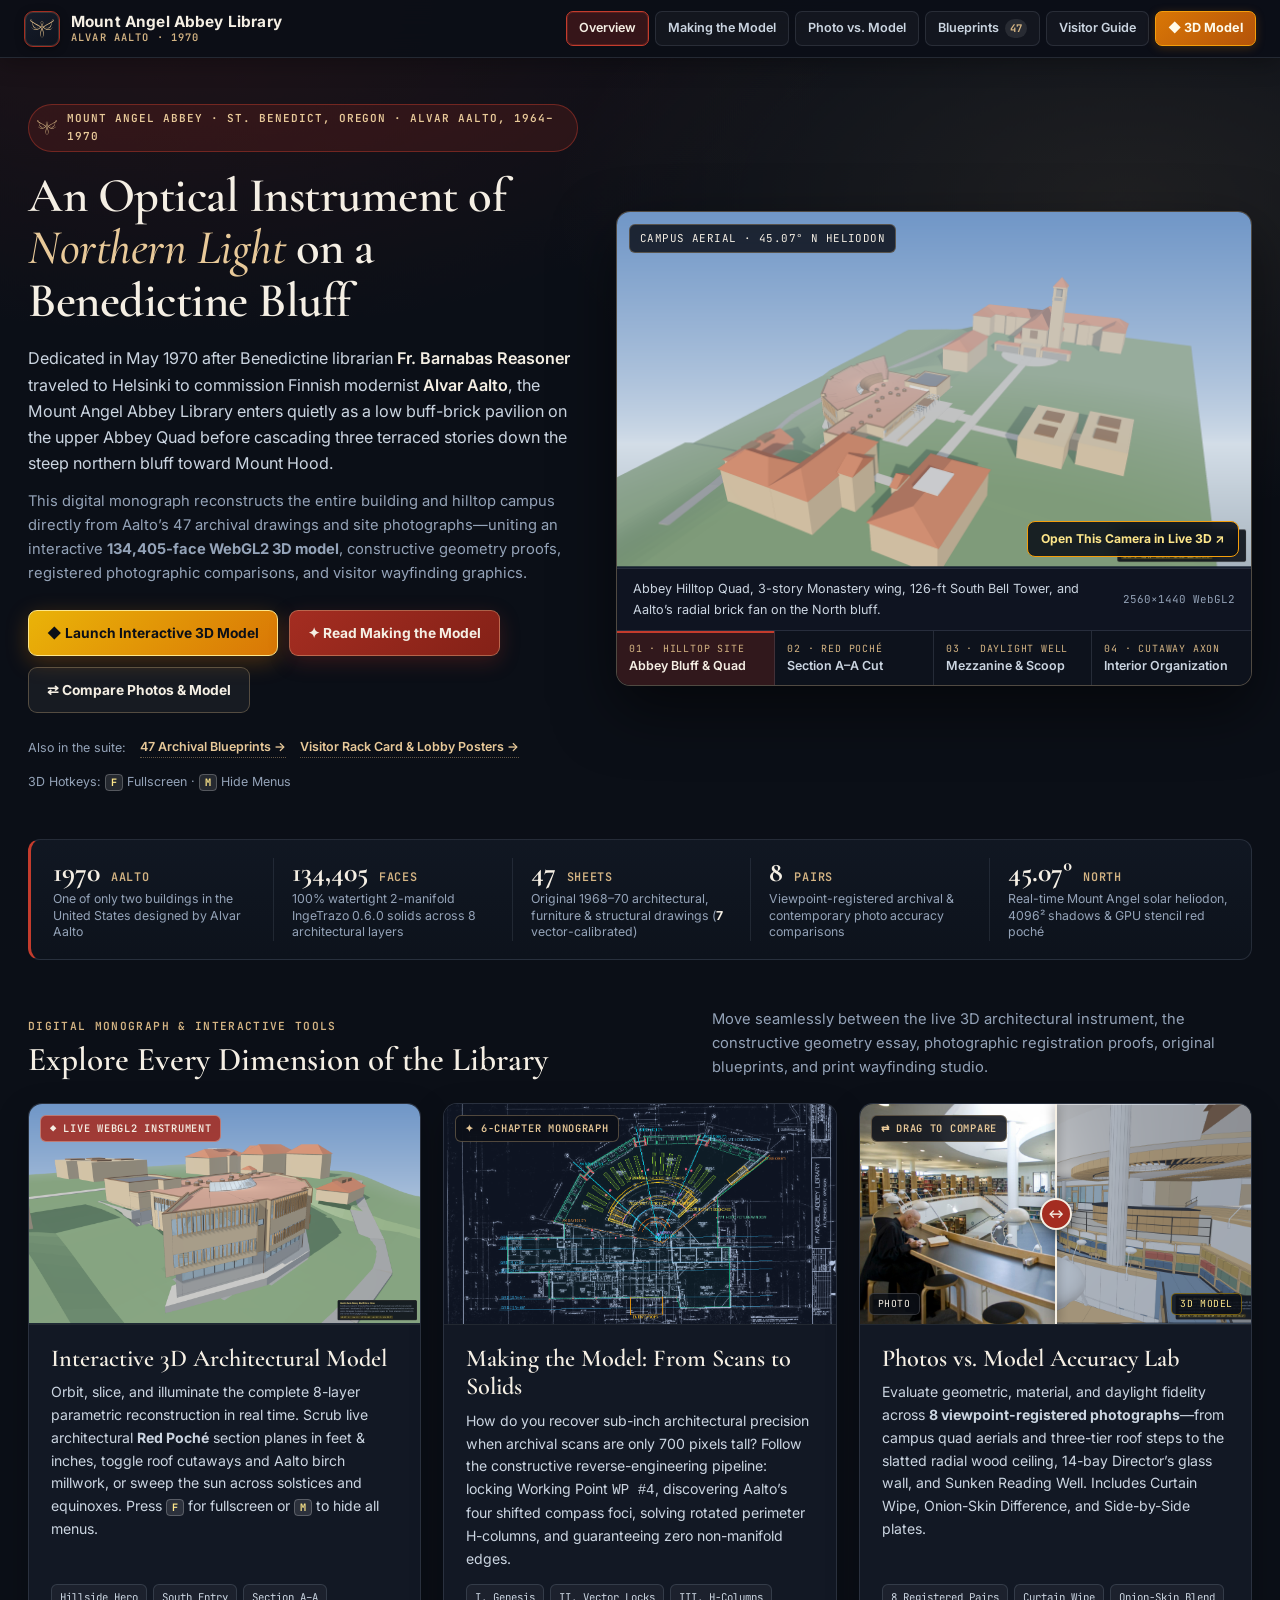
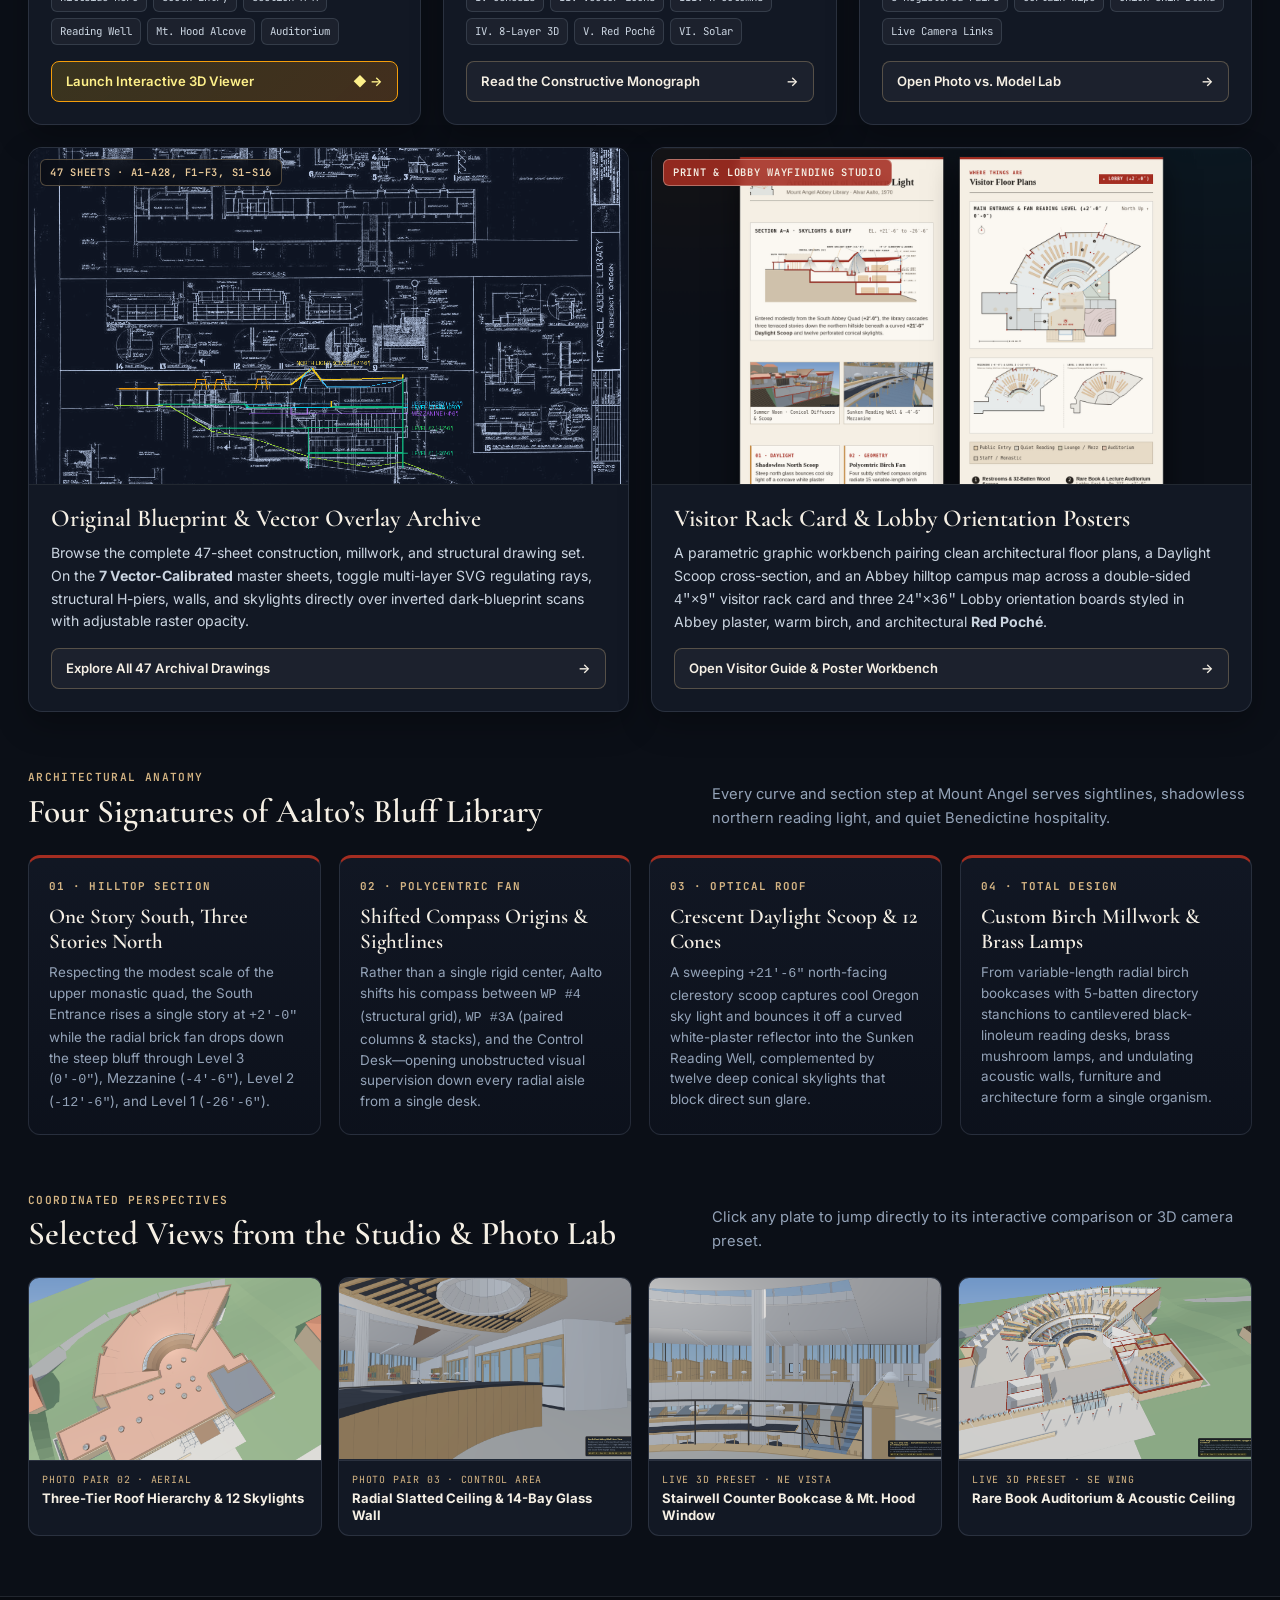
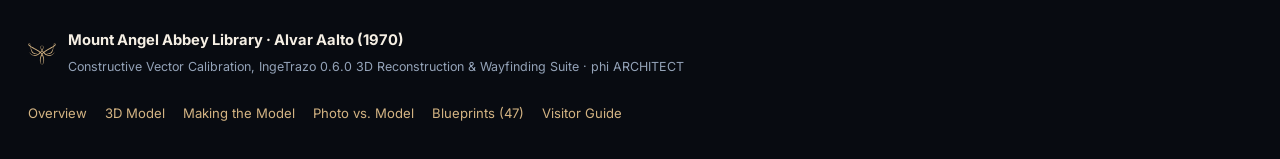
==== commit 6c440d15: "fix(3d): auditorium roof z-fighting from closed-loop wall caps; rebuild model and renders (v0.4.1)" ====
--- a/docs/index.html
+++ b/docs/index.html
@@ -943,7 +943,7 @@
           Dedicated in May 1970 after Benedictine librarian <strong>Fr. Barnabas Reasoner</strong> traveled to Helsinki to commission Finnish modernist <strong>Alvar Aalto</strong>, the Mount Angel Abbey Library enters quietly as a low buff-brick pavilion on the upper Abbey Quad before cascading three terraced stories down the steep northern bluff toward Mount Hood.
         </p>
         <p class="hero-sublead">
-          This digital monograph reconstructs the entire building and hilltop campus directly from Aalto&rsquo;s 47 archival drawings and site photographs&mdash;uniting an interactive <strong>134,459-face WebGL2 3D model</strong>, constructive geometry proofs, registered photographic comparisons, and visitor wayfinding graphics.
+          This digital monograph reconstructs the entire building and hilltop campus directly from Aalto&rsquo;s 47 archival drawings and site photographs&mdash;uniting an interactive <strong>134,405-face WebGL2 3D model</strong>, constructive geometry proofs, registered photographic comparisons, and visitor wayfinding graphics.
         </p>
 
         <div class="hero-cta-row">
@@ -1017,7 +1017,7 @@
         <div class="telemetry-lbl">One of only two buildings in the United States designed by Alvar Aalto</div>
       </div>
       <div class="telemetry-item">
-        <div class="telemetry-val">134,459 <span>faces</span></div>
+        <div class="telemetry-val">134,405 <span>faces</span></div>
         <div class="telemetry-lbl">100% watertight 2-manifold IngeTrazo 0.6.0 solids across 8 architectural layers</div>
       </div>
       <div class="telemetry-item">
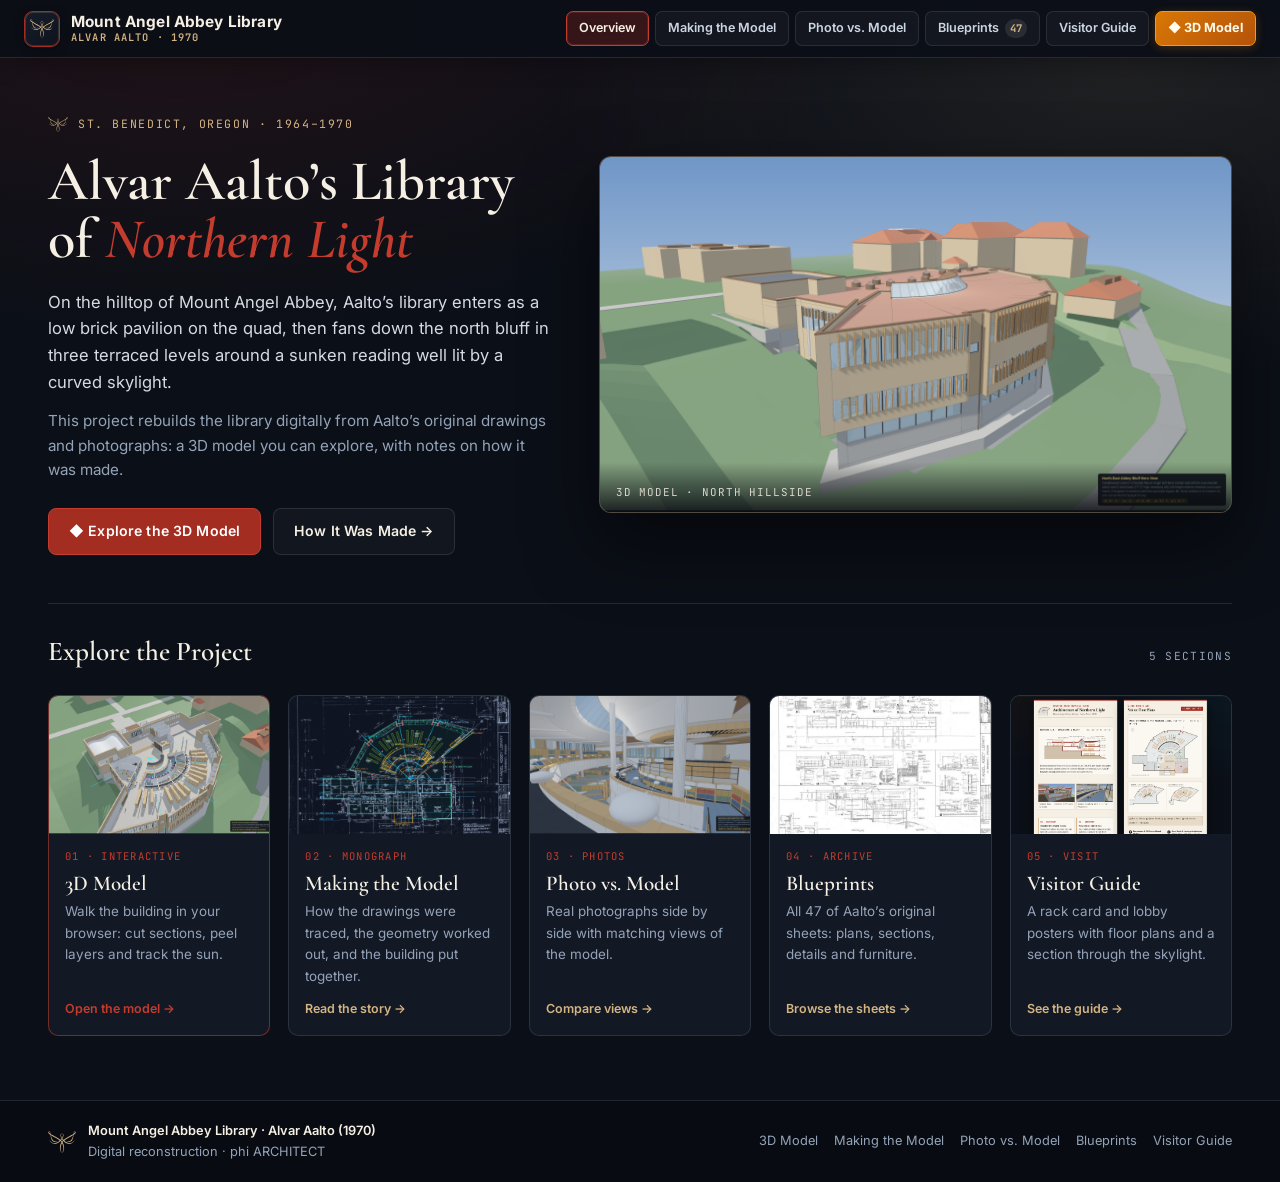
==== commit b53a53ef: "feat(docs): simplify home page to intro + directory; v0.4.2 renders, face counts, changelog" ====
--- a/docs/index.html
+++ b/docs/index.html
@@ -3,7 +3,8 @@
 <head>
   <meta charset="UTF-8" />
   <meta name="viewport" content="width=device-width, initial-scale=1.0" />
-  <title>Mount Angel Abbey Library — Alvar Aalto (1970) · Digital Reconstruction &amp; Monograph</title>
+  <title>Mount Angel Abbey Library — Alvar Aalto (1970) · Digital Reconstruction</title>
+  <meta name="description" content="A digital reconstruction of Alvar Aalto's Mount Angel Abbey Library (1970): interactive 3D model, making-of monograph, photo comparisons, archival blueprints and visitor guide." />
   <link rel="icon" href="favicon.ico" sizes="any" />
   <link rel="icon" href="favicon.svg" type="image/svg+xml" />
   <link rel="preconnect" href="https://fonts.googleapis.com" />
@@ -13,17 +14,12 @@
   <style>
     :root {
       --bg: #0b0f17;
-      --bg-alt: #0f1521;
       --surface: #121824;
       --surface-hi: #182030;
       --cream: #f5efe4;
       --birch: #d4b483;
-      --birch-hi: #e8c999;
       --poche: #a42d21;
       --poche-hi: #c43c2d;
-      --gold: #eab308;
-      --amber: #d97706;
-      --sky: #38bdf8;
       --text: #f3f4f6;
       --muted: #94a3b8;
       --border: rgba(148, 163, 184, 0.18);
@@ -32,879 +28,119 @@
       --sans: 'Inter', -apple-system, BlinkMacSystemFont, 'Segoe UI', Roboto, sans-serif;
       --mono: 'JetBrains Mono', ui-monospace, SFMono-Regular, Menlo, monospace;
     }
-
-    * {
-      box-sizing: border-box;
-      margin: 0;
-      padding: 0;
-    }
-
-    html {
-      scroll-behavior: smooth;
-      background: var(--bg);
-      color: var(--text);
-      font-family: var(--sans);
-      line-height: 1.62;
-    }
-
+    * { box-sizing: border-box; margin: 0; padding: 0; }
+    html { background: var(--bg); color: var(--text); font-family: var(--sans); line-height: 1.6; }
     body {
       background:
         radial-gradient(1100px 540px at 14% 0%, rgba(164, 45, 33, 0.14), transparent 62%),
         radial-gradient(960px 520px at 88% 6%, rgba(212, 180, 131, 0.10), transparent 60%),
         var(--bg);
-      overflow-x: hidden;
-    }
-
-    a {
-      color: inherit;
-    }
-
-    .page-shell {
-      max-width: 1380px;
-      margin: 0 auto;
-      padding: 0 28px;
-    }
-
-    /* ── Hero Section ── */
-    .hero {
-      padding: 46px 0 40px;
-      display: grid;
-      grid-template-columns: 1.02fr 1.18fr;
-      gap: 38px;
-      align-items: center;
-    }
-
-    .hero-eyebrow {
-      display: inline-flex;
-      align-items: center;
-      gap: 10px;
-      padding: 5px 12px 5px 8px;
-      border-radius: 999px;
-      background: rgba(164, 45, 33, 0.18);
-      border: 1px solid rgba(196, 60, 45, 0.45);
-      font-family: var(--mono);
-      font-size: 0.69rem;
-      font-weight: 600;
-      letter-spacing: 0.09em;
-      text-transform: uppercase;
-      color: var(--birch-hi);
-      margin-bottom: 18px;
-    }
-
-    .hero-eyebrow img {
-      width: 20px;
-      height: 15px;
-      display: block;
-    }
-
-    .hero h1 {
-      font-family: var(--serif);
-      font-size: clamp(2.35rem, 3.8vw, 3.55rem);
-      font-weight: 600;
-      line-height: 1.08;
-      color: var(--cream);
-      letter-spacing: -0.01em;
-      margin-bottom: 18px;
-    }
-
-    .hero h1 em {
-      font-style: italic;
-      color: var(--birch-hi);
-      font-weight: 500;
-    }
-
-    .hero-lead {
-      font-size: 1.01rem;
-      color: #cbd5e1;
-      margin-bottom: 14px;
-      max-width: 62ch;
-    }
-
-    .hero-lead strong {
-      color: var(--cream);
-      font-weight: 600;
-    }
-
-    .hero-sublead {
-      font-size: 0.92rem;
-      color: var(--muted);
-      margin-bottom: 24px;
-      max-width: 62ch;
-    }
-
-    .hero-cta-row {
-      display: flex;
-      flex-wrap: wrap;
-      gap: 11px;
-      margin-bottom: 18px;
-    }
-
-    .btn {
-      display: inline-flex;
-      align-items: center;
-      gap: 8px;
-      padding: 11px 18px;
-      border-radius: 9px;
-      font-size: 0.86rem;
-      font-weight: 700;
-      text-decoration: none;
-      transition: transform 0.15s ease, box-shadow 0.15s ease, background 0.15s ease, border-color 0.15s ease;
-      cursor: pointer;
-      white-space: nowrap;
-    }
-
-    .btn:hover {
-      transform: translateY(-1px);
-    }
-
-    .btn-3d {
-      background: linear-gradient(135deg, #eab308, #d97706);
-      color: #0b0f17;
-      border: 1px solid #fde68a;
-      box-shadow: 0 6px 22px rgba(217, 119, 6, 0.30);
-    }
-
-    .btn-3d:hover {
-      background: linear-gradient(135deg, #facc15, #eab308);
-      box-shadow: 0 8px 26px rgba(234, 179, 8, 0.38);
-    }
-
-    .btn-poche {
-      background: linear-gradient(135deg, #a42d21, #842117);
-      color: var(--cream);
-      border: 1px solid rgba(232, 201, 153, 0.38);
-      box-shadow: 0 6px 20px rgba(164, 45, 33, 0.28);
-    }
-
-    .btn-poche:hover {
-      background: linear-gradient(135deg, #bc3628, #99281d);
-      border-color: var(--birch-hi);
-    }
-
-    .btn-surface {
-      background: rgba(255, 255, 255, 0.05);
-      color: var(--cream);
-      border: 1px solid var(--border-warm);
-    }
-
-    .btn-surface:hover {
-      background: rgba(255, 255, 255, 0.10);
-      border-color: var(--birch-hi);
-    }
-
-    .hero-quick-meta {
-      display: flex;
-      flex-wrap: wrap;
-      align-items: center;
-      gap: 14px;
-      font-size: 0.78rem;
-      color: var(--muted);
-      padding-top: 6px;
-    }
-
-    .hero-quick-meta a {
-      color: var(--birch-hi);
-      text-decoration: none;
-      font-weight: 600;
-      border-bottom: 1px dotted rgba(212, 180, 131, 0.45);
-    }
-
-    .hero-quick-meta a:hover {
-      color: #ffffff;
-      border-bottom-color: #ffffff;
-    }
-
-    /* ── Interactive Hero Stage ── */
-    .hero-stage {
-      background: var(--surface);
-      border: 1px solid var(--border-warm);
-      border-radius: 14px;
-      overflow: hidden;
-      box-shadow: 0 24px 60px rgba(0, 0, 0, 0.52);
-    }
-
-    .hero-viewport {
-      position: relative;
-      aspect-ratio: 16 / 9;
-      background: #090d14;
-      overflow: hidden;
-      cursor: zoom-in;
-    }
-
-    .hero-viewport img {
-      width: 100%;
-      height: 100%;
-      object-fit: cover;
-      display: block;
-      transition: opacity 0.2s ease;
-    }
-
-    .hero-stage-badge {
-      position: absolute;
-      top: 12px;
-      left: 12px;
-      padding: 5px 10px;
-      border-radius: 6px;
-      background: rgba(11, 15, 23, 0.84);
-      backdrop-filter: blur(8px);
-      border: 1px solid rgba(212, 180, 131, 0.32);
-      font-family: var(--mono);
-      font-size: 0.68rem;
-      color: var(--cream);
-      letter-spacing: 0.04em;
-    }
-
-    .hero-live-pill {
-      position: absolute;
-      bottom: 12px;
-      right: 12px;
-      padding: 7px 13px;
-      border-radius: 8px;
-      background: rgba(11, 15, 23, 0.88);
-      backdrop-filter: blur(8px);
-      border: 1px solid #f59e0b;
-      color: #fde68a;
-      font-size: 0.76rem;
-      font-weight: 700;
-      text-decoration: none;
-      transition: background 0.15s ease, color 0.15s ease;
-    }
-
-    .hero-live-pill:hover {
-      background: #eab308;
-      color: #0b0f17;
-    }
-
-    .hero-caption-bar {
-      padding: 10px 16px;
-      background: rgba(15, 21, 33, 0.95);
-      border-top: 1px solid var(--border);
-      border-bottom: 1px solid var(--border);
-      display: flex;
-      align-items: center;
-      justify-content: space-between;
-      gap: 12px;
-      font-size: 0.79rem;
-      color: #cbd5e1;
-    }
-
-    .hero-caption-bar span.hotkey-hint {
-      font-family: var(--mono);
-      font-size: 0.68rem;
-      color: var(--muted);
-      white-space: nowrap;
-    }
-
-    .hero-tabs {
-      display: grid;
-      grid-template-columns: repeat(4, 1fr);
-      background: #0d121c;
-    }
-
-    .hero-tab {
-      appearance: none;
-      background: transparent;
-      border: none;
-      border-right: 1px solid var(--border);
-      padding: 11px 12px;
-      text-align: left;
-      color: var(--muted);
-      cursor: pointer;
-      transition: background 0.15s ease, color 0.15s ease;
-      font-family: var(--sans);
-    }
-
-    .hero-tab:last-child {
-      border-right: none;
-    }
-
-    .hero-tab small {
-      display: block;
-      font-family: var(--mono);
-      font-size: 0.62rem;
-      letter-spacing: 0.08em;
-      text-transform: uppercase;
-      color: var(--birch);
-      margin-bottom: 3px;
-    }
-
-    .hero-tab strong {
-      display: block;
-      font-size: 0.78rem;
-      font-weight: 600;
-      color: #cbd5e1;
-      line-height: 1.25;
-    }
-
-    .hero-tab:hover {
-      background: rgba(255, 255, 255, 0.04);
-    }
-
-    .hero-tab.active {
-      background: rgba(164, 45, 33, 0.24);
-      box-shadow: inset 0 2px 0 var(--poche-hi);
-    }
-
-    .hero-tab.active strong {
-      color: var(--cream);
-    }
-
-    /* ── Telemetry Bar ── */
-    .telemetry-band {
-      margin: 6px 0 48px;
-      background: linear-gradient(180deg, rgba(18, 24, 36, 0.92), rgba(14, 19, 29, 0.92));
-      border: 1px solid var(--border);
-      border-left: 3px solid var(--poche-hi);
-      border-radius: 12px;
-      padding: 18px 22px;
-      display: grid;
-      grid-template-columns: repeat(5, 1fr);
-      gap: 18px;
-    }
-
-    .telemetry-item {
-      padding-right: 12px;
-      border-right: 1px solid rgba(148, 163, 184, 0.14);
-    }
-
-    .telemetry-item:last-child {
-      border-right: none;
-      padding-right: 0;
-    }
-
-    .telemetry-val {
-      font-family: var(--serif);
-      font-size: 1.75rem;
-      font-weight: 700;
-      line-height: 1.05;
-      color: var(--cream);
-      margin-bottom: 4px;
-    }
-
-    .telemetry-val span {
-      font-family: var(--mono);
-      font-size: 0.74rem;
-      font-weight: 600;
-      color: var(--birch);
-      text-transform: uppercase;
-      letter-spacing: 0.06em;
-      margin-left: 4px;
-    }
-
-    .telemetry-lbl {
-      font-size: 0.77rem;
-      color: var(--muted);
-      line-height: 1.35;
-    }
-
-    /* ── Section Headings ── */
-    .section-head {
-      display: flex;
-      align-items: flex-end;
-      justify-content: space-between;
-      gap: 20px;
-      margin-bottom: 24px;
-      flex-wrap: wrap;
-    }
-
-    .section-kicker {
-      font-family: var(--mono);
-      font-size: 0.70rem;
-      font-weight: 600;
-      letter-spacing: 0.12em;
-      text-transform: uppercase;
-      color: var(--birch);
-      margin-bottom: 6px;
-    }
-
-    .section-head h2 {
-      font-family: var(--serif);
-      font-size: clamp(1.75rem, 2.6vw, 2.35rem);
-      font-weight: 600;
-      color: var(--cream);
-      line-height: 1.15;
-    }
-
-    .section-head p {
-      font-size: 0.92rem;
-      color: var(--muted);
-      max-width: 60ch;
-    }
-
-    /* ── Primary 3-Card Suite Grid ── */
-    .portal-grid-primary {
-      display: grid;
-      grid-template-columns: repeat(3, 1fr);
-      gap: 22px;
-      margin-bottom: 22px;
-    }
-
-    .portal-grid-secondary {
-      display: grid;
-      grid-template-columns: repeat(2, 1fr);
-      gap: 22px;
-      margin-bottom: 56px;
-    }
-
-    .portal-card {
-      background: var(--surface);
-      border: 1px solid var(--border);
-      border-radius: 14px;
-      overflow: hidden;
+      min-height: 100vh;
       display: flex;
       flex-direction: column;
-      transition: border-color 0.18s ease, transform 0.18s ease, box-shadow 0.18s ease;
-      box-shadow: 0 12px 32px rgba(0, 0, 0, 0.28);
-    }
-
-    .portal-card:hover {
-      border-color: var(--border-warm);
-      transform: translateY(-2px);
-      box-shadow: 0 18px 42px rgba(0, 0, 0, 0.42);
-    }
-
-    .portal-media {
-      position: relative;
+    }
+    a { color: inherit; text-decoration: none; }
+    .page-shell { max-width: 1240px; width: 100%; margin: 0 auto; padding: 0 28px; flex: 1; }
+
+    /* ── Intro ── */
+    .intro {
+      display: grid;
+      grid-template-columns: 1fr 1.25fr;
+      gap: 44px;
+      align-items: center;
+      padding: 56px 0 48px;
+    }
+    .eyebrow {
+      display: inline-flex; align-items: center; gap: 10px;
+      font-family: var(--mono); font-size: 0.72rem; letter-spacing: 0.14em;
+      text-transform: uppercase; color: var(--birch);
+      margin-bottom: 18px;
+    }
+    .eyebrow img { opacity: 0.9; }
+    h1 {
+      font-family: var(--serif); font-weight: 600;
+      font-size: clamp(2.3rem, 4.4vw, 3.6rem); line-height: 1.04;
+      color: var(--cream); margin-bottom: 20px;
+    }
+    h1 em { color: var(--poche-hi); font-style: italic; }
+    .lead { font-size: 1.04rem; color: #d6dae2; max-width: 34em; margin-bottom: 14px; }
+    .lead.sub { font-size: 0.95rem; color: var(--muted); }
+    .cta-row { display: flex; flex-wrap: wrap; gap: 12px; margin-top: 26px; }
+    .btn {
+      display: inline-flex; align-items: center; gap: 8px;
+      padding: 11px 20px; border-radius: 8px;
+      font-size: 0.88rem; font-weight: 600; letter-spacing: 0.01em;
+      border: 1px solid var(--border); transition: background 0.18s, border-color 0.18s, transform 0.18s;
+    }
+    .btn:hover { transform: translateY(-1px); }
+    .btn-poche { background: var(--poche); border-color: var(--poche-hi); color: #fff; }
+    .btn-poche:hover { background: var(--poche-hi); }
+    .btn-ghost { background: rgba(255,255,255,0.03); color: var(--cream); }
+    .btn-ghost:hover { border-color: var(--border-warm); }
+
+    .hero-figure {
+      position: relative; margin: 0;
+      border-radius: 12px; overflow: hidden;
+      border: 1px solid var(--border-warm);
+      box-shadow: 0 30px 70px rgba(0,0,0,0.5);
       aspect-ratio: 16 / 9;
-      background: #090d14;
-      overflow: hidden;
-      border-bottom: 1px solid var(--border);
-    }
-
-    .portal-media.ratio-2to1 {
-      aspect-ratio: 2 / 1;
-    }
-
-    .portal-media img {
-      width: 100%;
-      height: 100%;
-      object-fit: cover;
-      display: block;
-      transition: transform 0.35s ease;
-    }
-
-    .portal-card:hover .portal-media > a > img {
-      transform: scale(1.025);
-    }
-
-    .portal-tag {
-      position: absolute;
-      top: 11px;
-      left: 11px;
-      padding: 4px 9px;
-      border-radius: 6px;
-      background: rgba(11, 15, 23, 0.86);
-      backdrop-filter: blur(6px);
-      border: 1px solid rgba(212, 180, 131, 0.35);
-      font-family: var(--mono);
-      font-size: 0.65rem;
-      font-weight: 600;
-      letter-spacing: 0.07em;
-      text-transform: uppercase;
-      color: var(--birch-hi);
-      pointer-events: none;
-      z-index: 4;
-    }
-
-    .portal-tag.poche {
-      background: rgba(164, 45, 33, 0.88);
-      border-color: rgba(245, 239, 228, 0.35);
-      color: var(--cream);
-    }
-
-    .portal-body {
-      padding: 20px 22px 22px;
-      display: flex;
-      flex-direction: column;
-      flex: 1;
-    }
-
-    .portal-body h3 {
-      font-family: var(--serif);
-      font-size: 1.52rem;
-      font-weight: 600;
-      color: var(--cream);
-      line-height: 1.18;
-      margin-bottom: 8px;
-    }
-
-    .portal-body h3 a {
-      text-decoration: none;
-    }
-
-    .portal-body h3 a:hover {
-      color: var(--birch-hi);
-    }
-
-    .portal-body p {
-      font-size: 0.88rem;
-      color: #cbd5e1;
-      margin-bottom: 14px;
-      flex: 1;
-    }
-
-    .chip-row {
-      display: flex;
-      flex-wrap: wrap;
-      gap: 6px;
-      margin-bottom: 16px;
-    }
-
-    .chip {
-      font-family: var(--mono);
-      font-size: 0.67rem;
-      padding: 4px 8px;
-      border-radius: 6px;
-      background: rgba(255, 255, 255, 0.045);
-      border: 1px solid rgba(148, 163, 184, 0.20);
-      color: #cbd5e1;
-      text-decoration: none;
-      transition: background 0.14s ease, border-color 0.14s ease, color 0.14s ease;
-    }
-
-    .chip:hover {
-      background: rgba(164, 45, 33, 0.28);
-      border-color: var(--poche-hi);
-      color: var(--cream);
-    }
-
-    .portal-action {
-      display: inline-flex;
-      align-items: center;
-      justify-content: space-between;
-      padding: 9px 14px;
-      border-radius: 8px;
-      background: rgba(255, 255, 255, 0.045);
-      border: 1px solid var(--border-warm);
-      color: var(--cream);
-      font-size: 0.82rem;
-      font-weight: 600;
-      text-decoration: none;
-      transition: background 0.15s ease, border-color 0.15s ease;
-    }
-
-    .portal-action:hover {
-      background: rgba(212, 180, 131, 0.16);
-      border-color: var(--birch-hi);
-    }
-
-    .portal-action.gold {
-      background: linear-gradient(135deg, rgba(234, 179, 8, 0.18), rgba(217, 119, 6, 0.24));
-      border-color: #f59e0b;
-      color: #fef08a;
-    }
-
-    .portal-action.gold:hover {
-      background: linear-gradient(135deg, #eab308, #d97706);
-      color: #0b0f17;
-    }
-
-    /* ── Mini Interactive Curtain Wipe (inside Photo vs. Model Card) ── */
-    .mini-wipe {
-      position: relative;
-      width: 100%;
-      aspect-ratio: 16 / 9;
-      background: #090d14;
-      overflow: hidden;
-      user-select: none;
-      touch-action: none;
-      cursor: ew-resize;
-      border-bottom: 1px solid var(--border);
-    }
-
-    .mini-wipe img {
-      position: absolute;
-      inset: 0;
-      width: 100%;
-      height: 100%;
-      object-fit: cover;
-      pointer-events: none;
-    }
-
-    .mini-wipe .wipe-after {
-      clip-path: inset(0 0 0 50%);
-    }
-
-    .mini-wipe-line {
-      position: absolute;
-      top: 0;
-      bottom: 0;
-      left: 50%;
-      width: 2px;
-      background: var(--cream);
-      box-shadow: 0 0 10px rgba(0, 0, 0, 0.75);
-      z-index: 3;
-      pointer-events: none;
-    }
-
-    .mini-wipe-knob {
-      position: absolute;
-      top: 50%;
-      left: 50%;
-      transform: translate(-50%, -50%);
-      width: 32px;
-      height: 32px;
-      border-radius: 50%;
-      background: var(--poche);
-      border: 2px solid var(--cream);
-      color: var(--cream);
-      display: flex;
-      align-items: center;
-      justify-content: center;
-      font-size: 0.76rem;
-      font-weight: 700;
-      box-shadow: 0 4px 14px rgba(0, 0, 0, 0.55);
-    }
-
-    .mini-wipe-pill {
-      position: absolute;
-      bottom: 9px;
-      padding: 2px 8px;
-      border-radius: 5px;
-      background: rgba(11, 15, 23, 0.82);
-      border: 1px solid rgba(255, 255, 255, 0.16);
-      font-family: var(--mono);
-      font-size: 0.61rem;
-      letter-spacing: 0.06em;
-      color: var(--cream);
-      z-index: 3;
-      pointer-events: none;
-    }
-
-    .mini-wipe-pill.left { left: 9px; }
-    .mini-wipe-pill.right { right: 9px; border-color: rgba(234, 179, 8, 0.45); color: #fde68a; }
-
-    /* ── Architectural Signatures (4 Columns) ── */
-    .signatures-section {
-      margin-bottom: 56px;
-    }
-
-    .signatures-grid {
+      background: var(--surface);
+    }
+    .hero-figure img { width: 100%; height: 100%; object-fit: cover; display: block; }
+    .hero-figure figcaption {
+      position: absolute; left: 0; right: 0; bottom: 0;
+      padding: 22px 16px 10px;
+      font-family: var(--mono); font-size: 0.68rem; letter-spacing: 0.08em;
+      color: rgba(245,239,228,0.85);
+      background: linear-gradient(transparent, rgba(8,10,16,0.85));
+    }
+
+    /* ── Directory ── */
+    .section-head {
+      display: flex; align-items: baseline; justify-content: space-between; gap: 16px;
+      border-top: 1px solid var(--border); padding-top: 26px; margin-bottom: 22px;
+    }
+    .section-head h2 { font-family: var(--serif); font-weight: 600; font-size: 1.7rem; color: var(--cream); }
+    .section-head span { font-family: var(--mono); font-size: 0.7rem; letter-spacing: 0.12em; text-transform: uppercase; color: var(--muted); }
+
+    .directory {
       display: grid;
-      grid-template-columns: repeat(4, 1fr);
+      grid-template-columns: repeat(auto-fill, minmax(220px, 1fr));
       gap: 18px;
-    }
-
-    .sig-card {
-      background: linear-gradient(180deg, rgba(18, 24, 36, 0.95), rgba(13, 18, 28, 0.95));
-      border: 1px solid var(--border);
-      border-top: 3px solid var(--poche);
-      border-radius: 12px;
-      padding: 20px;
-    }
-
-    .sig-num {
-      font-family: var(--mono);
-      font-size: 0.68rem;
-      font-weight: 700;
-      letter-spacing: 0.10em;
-      text-transform: uppercase;
-      color: var(--birch);
-      margin-bottom: 8px;
-    }
-
-    .sig-card h3 {
-      font-family: var(--serif);
-      font-size: 1.32rem;
-      font-weight: 600;
-      color: var(--cream);
-      line-height: 1.2;
-      margin-bottom: 8px;
-    }
-
-    .sig-card p {
-      font-size: 0.84rem;
-      color: var(--muted);
-      line-height: 1.55;
-    }
-
-    /* ── Photo & Studio Filmstrip ── */
-    .filmstrip-section {
-      margin-bottom: 60px;
-    }
-
-    .filmstrip-grid {
-      display: grid;
-      grid-template-columns: repeat(4, 1fr);
-      gap: 16px;
-    }
-
-    .film-card {
-      background: var(--surface);
-      border: 1px solid var(--border);
-      border-radius: 11px;
-      overflow: hidden;
-      text-decoration: none;
-      transition: transform 0.16s ease, border-color 0.16s ease;
-    }
-
-    .film-card:hover {
-      transform: translateY(-2px);
-      border-color: var(--birch);
-    }
-
-    .film-card img {
-      width: 100%;
-      aspect-ratio: 16 / 10;
-      object-fit: cover;
-      display: block;
-      border-bottom: 1px solid var(--border);
-    }
-
-    .film-meta {
-      padding: 11px 13px;
-    }
-
-    .film-meta small {
-      display: block;
-      font-family: var(--mono);
-      font-size: 0.62rem;
-      letter-spacing: 0.08em;
-      text-transform: uppercase;
-      color: var(--birch);
-      margin-bottom: 2px;
-    }
-
-    .film-meta strong {
-      display: block;
-      font-size: 0.82rem;
-      color: var(--cream);
-      line-height: 1.3;
-    }
+      padding-bottom: 64px;
+    }
+    .card {
+      display: flex; flex-direction: column;
+      background: var(--surface); border: 1px solid var(--border);
+      border-radius: 10px; overflow: hidden;
+      transition: border-color 0.2s, transform 0.2s, box-shadow 0.2s;
+    }
+    .card:hover { border-color: var(--border-warm); transform: translateY(-3px); box-shadow: 0 18px 40px rgba(0,0,0,0.4); }
+    .card-thumb { aspect-ratio: 16 / 10; overflow: hidden; background: var(--surface-hi); }
+    .card-thumb img { width: 100%; height: 100%; object-fit: cover; display: block; transition: transform 0.4s; }
+    .card:hover .card-thumb img { transform: scale(1.04); }
+    .card-body { padding: 14px 16px 16px; display: flex; flex-direction: column; gap: 6px; flex: 1; }
+    .card-num { font-family: var(--mono); font-size: 0.66rem; letter-spacing: 0.12em; color: var(--poche-hi); }
+    .card h3 { font-family: var(--serif); font-weight: 600; font-size: 1.32rem; line-height: 1.15; color: var(--cream); }
+    .card p { font-size: 0.84rem; color: var(--muted); flex: 1; }
+    .card-go { font-size: 0.78rem; font-weight: 600; color: var(--birch); margin-top: 6px; }
+    .card.is-primary { border-color: rgba(196, 60, 45, 0.55); }
+    .card.is-primary .card-go { color: var(--poche-hi); }
 
     /* ── Footer ── */
-    .suite-footer {
-      border-top: 1px solid var(--border);
-      background: #080b11;
-      padding: 32px 28px 40px;
-    }
-
+    .suite-footer { border-top: 1px solid var(--border); background: rgba(8,10,16,0.6); }
     .suite-footer-inner {
-      max-width: 1380px;
-      margin: 0 auto;
-      display: flex;
-      align-items: center;
-      justify-content: space-between;
-      gap: 24px;
-      flex-wrap: wrap;
-    }
-
-    .footer-brand {
-      display: flex;
-      align-items: center;
-      gap: 12px;
-    }
-
-    .footer-brand img {
-      width: 28px;
-      height: 22px;
-    }
-
-    .footer-brand strong {
-      display: block;
-      font-size: 0.92rem;
-      color: var(--cream);
-    }
-
-    .footer-brand span {
-      font-size: 0.78rem;
-      color: var(--muted);
-    }
-
-    .footer-links {
-      display: flex;
-      flex-wrap: wrap;
-      gap: 18px;
-      font-size: 0.82rem;
-    }
-
-    .footer-links a {
-      color: var(--birch);
-      text-decoration: none;
-    }
-
-    .footer-links a:hover {
-      color: var(--cream);
-      text-decoration: underline;
-    }
-
-    /* ── Lightbox ── */
-    .lightbox {
-      position: fixed;
-      inset: 0;
-      z-index: 2000;
-      background: rgba(5, 8, 13, 0.92);
-      backdrop-filter: blur(10px);
-      display: none;
-      align-items: center;
-      justify-content: center;
-      padding: 28px;
-    }
-
-    .lightbox.open {
-      display: flex;
-    }
-
-    .lightbox-box {
-      max-width: 1280px;
-      width: 100%;
-      background: var(--surface);
-      border: 1px solid var(--border-warm);
-      border-radius: 12px;
-      overflow: hidden;
-      box-shadow: 0 28px 80px rgba(0, 0, 0, 0.75);
-    }
-
-    .lightbox-box img {
-      width: 100%;
-      max-height: 78vh;
-      object-fit: contain;
-      background: #06090e;
-      display: block;
-    }
-
-    .lightbox-bar {
-      padding: 12px 18px;
-      display: flex;
-      align-items: center;
-      justify-content: space-between;
-      gap: 16px;
-      border-top: 1px solid var(--border);
-      font-size: 0.84rem;
-      color: var(--cream);
-    }
-
-    @media (max-width: 1120px) {
-      .hero {
-        grid-template-columns: 1fr;
-      }
-      .portal-grid-primary {
-        grid-template-columns: 1fr;
-      }
-      .portal-grid-secondary {
-        grid-template-columns: 1fr;
-      }
-      .signatures-grid,
-      .filmstrip-grid {
-        grid-template-columns: repeat(2, 1fr);
-      }
-      .telemetry-band {
-        grid-template-columns: repeat(2, 1fr);
-      }
-    }
-
-    @media (max-width: 640px) {
-      .page-shell {
-        padding: 0 16px;
-      }
-      .hero-tabs {
-        grid-template-columns: repeat(2, 1fr);
-      }
-      .signatures-grid,
-      .filmstrip-grid,
-      .telemetry-band {
-        grid-template-columns: 1fr;
-      }
+      max-width: 1240px; margin: 0 auto; padding: 20px 28px;
+      display: flex; flex-wrap: wrap; align-items: center; justify-content: space-between; gap: 16px;
+      font-size: 0.8rem; color: var(--muted);
+    }
+    .footer-brand { display: flex; align-items: center; gap: 12px; }
+    .footer-brand strong { color: var(--cream); font-weight: 600; display: block; }
+    .footer-links { display: flex; flex-wrap: wrap; gap: 16px; }
+    .footer-links a:hover { color: var(--birch); }
+
+    @media (max-width: 900px) {
+      .intro { grid-template-columns: 1fr; gap: 30px; padding-top: 36px; }
     }
   </style>
 </head>
@@ -931,340 +167,79 @@
   </header>
 
   <main class="page-shell">
-    <!-- Hero Introduction -->
-    <section class="hero" aria-label="Project Introduction">
+    <section class="intro" aria-label="Project Introduction">
       <div>
-        <div class="hero-eyebrow">
+        <div class="eyebrow">
           <img src="angel-logo.svg" alt="" width="20" height="15" />
-          <span>Mount Angel Abbey &middot; St. Benedict, Oregon &middot; Alvar Aalto, 1964&ndash;1970</span>
+          <span>St. Benedict, Oregon &middot; 1964&ndash;1970</span>
         </div>
-        <h1>An Optical Instrument of <em>Northern Light</em> on a Benedictine Bluff</h1>
-        <p class="hero-lead">
-          Dedicated in May 1970 after Benedictine librarian <strong>Fr. Barnabas Reasoner</strong> traveled to Helsinki to commission Finnish modernist <strong>Alvar Aalto</strong>, the Mount Angel Abbey Library enters quietly as a low buff-brick pavilion on the upper Abbey Quad before cascading three terraced stories down the steep northern bluff toward Mount Hood.
+        <h1>Alvar Aalto&rsquo;s Library of <em>Northern Light</em></h1>
+        <p class="lead">
+          On the hilltop of Mount Angel Abbey, Aalto&rsquo;s library enters as a low brick pavilion on the quad, then fans down the north bluff in three terraced levels around a sunken reading well lit by a curved skylight.
         </p>
-        <p class="hero-sublead">
-          This digital monograph reconstructs the entire building and hilltop campus directly from Aalto&rsquo;s 47 archival drawings and site photographs&mdash;uniting an interactive <strong>134,405-face WebGL2 3D model</strong>, constructive geometry proofs, registered photographic comparisons, and visitor wayfinding graphics.
+        <p class="lead sub">
+          This project rebuilds the library digitally from Aalto&rsquo;s original drawings and photographs: a 3D model you can explore, with notes on how it was made.
         </p>
-
-        <div class="hero-cta-row">
-          <a href="library-3d.html" class="btn btn-3d">&#9670; Launch Interactive 3D Model</a>
-          <a href="making-of.html" class="btn btn-poche">&#10022; Read Making the Model</a>
-          <a href="photo-compare.html" class="btn btn-surface">&#8644; Compare Photos &amp; Model</a>
+        <div class="cta-row">
+          <a href="library-3d.html" class="btn btn-poche">&#9670; Explore the 3D Model</a>
+          <a href="making-of.html" class="btn btn-ghost">How It Was Made &rarr;</a>
         </div>
-
-        <div class="hero-quick-meta">
-          <span>Also in the suite:</span>
-          <a href="drawings.html">47 Archival Blueprints &rarr;</a>
-          <a href="visitor-guide.html">Visitor Rack Card &amp; Lobby Posters &rarr;</a>
-          <span>3D Hotkeys: <kbd class="kbd-badge">F</kbd> Fullscreen &middot; <kbd class="kbd-badge">M</kbd> Hide Menus</span>
-        </div>
-      </div>
-
-      <!-- Interactive 4-View Hero Stage -->
-      <div class="hero-stage">
-        <div class="hero-viewport" id="heroViewport" title="Click to inspect full-resolution 2560×1440 QHD render">
-          <span class="hero-stage-badge" id="heroBadge">CAMPUS AERIAL &middot; 45.07&deg; N HELIODON</span>
-          <img id="heroImg" src="renders/studio_18_campus_aerial.png" alt="Mount Angel Abbey hilltop campus aerial with Aalto's terraced library on the northern bluff" />
-          <a id="heroLiveLink" href="library-3d.html?cam=campus_aerial" class="hero-live-pill" onclick="event.stopPropagation()">
-            Open This Camera in Live 3D &#8599;
-          </a>
-        </div>
-        <div class="hero-caption-bar">
-          <span id="heroCaption">Abbey Hilltop Quad, 3-story Monastery wing, 126-ft South Bell Tower, and Aalto&rsquo;s radial brick fan on the North bluff.</span>
-          <span class="hotkey-hint">2560&times;1440 WebGL2</span>
-        </div>
-        <div class="hero-tabs" role="tablist" aria-label="Featured 3D Views">
-          <button class="hero-tab active" type="button"
-            data-img="renders/studio_18_campus_aerial.png"
-            data-cam="campus_aerial"
-            data-badge="CAMPUS AERIAL · 45.07° N HELIODON"
-            data-caption="Abbey Hilltop Quad, 3-story Monastery wing, 126-ft South Bell Tower, and Aalto’s radial brick fan on the North bluff.">
-            <small>01 &middot; Hilltop Site</small>
-            <strong>Abbey Bluff &amp; Quad</strong>
-          </button>
-          <button class="hero-tab" type="button"
-            data-img="renders/studio_08_section_aa_ortho.png"
-            data-cam="section_aa"
-            data-badge="SECTION A–A · ARCHITECTURAL RED POCHÉ"
-            data-caption="True orthographic transverse section through the +21'-6&quot; North Daylight Scoop, 3'-11&quot; Fan Roof plenum, and 3-story bluff drop.">
-            <small>02 &middot; Red Poch&eacute;</small>
-            <strong>Section A&ndash;A Cut</strong>
-          </button>
-          <button class="hero-tab" type="button"
-            data-img="renders/studio_05_sunken_well_scoop.png"
-            data-cam="sunken_well"
-            data-badge="INTERIOR · SUNKEN READING WELL"
-            data-caption="Double-height Reading Well, curved Mezzanine reference bookwall, 18&quot;Ø white columns, and 16 Aalto brass mushroom lamps.">
-            <small>03 &middot; Daylight Well</small>
-            <strong>Mezzanine &amp; Scoop</strong>
-          </button>
-          <button class="hero-tab" type="button"
-            data-img="renders/studio_03_roof_cutaway_axon.png"
-            data-cam="cutaway_axon"
-            data-badge="PLAN CUTAWAY · POLYCENTRIC FAN"
-            data-caption="One-click roof cutaway revealing radial birch bookstacks, curved Control Desk, Wood Screen Lobby, and Rare Book Auditorium.">
-            <small>04 &middot; Cutaway Axon</small>
-            <strong>Interior Organization</strong>
-          </button>
-        </div>
-      </div>
+      </div>
+      <figure class="hero-figure">
+        <img src="renders/studio_01_hillside_hero.png" alt="3D model of the Mount Angel Abbey Library fanning down the hillside" />
+        <figcaption>3D MODEL &middot; NORTH HILLSIDE</figcaption>
+      </figure>
     </section>
 
-    <!-- Engineering & Historical Telemetry -->
-    <section class="telemetry-band" aria-label="Project Summary Metrics">
-      <div class="telemetry-item">
-        <div class="telemetry-val">1970 <span>Aalto</span></div>
-        <div class="telemetry-lbl">One of only two buildings in the United States designed by Alvar Aalto</div>
-      </div>
-      <div class="telemetry-item">
-        <div class="telemetry-val">134,405 <span>faces</span></div>
-        <div class="telemetry-lbl">100% watertight 2-manifold IngeTrazo 0.6.0 solids across 8 architectural layers</div>
-      </div>
-      <div class="telemetry-item">
-        <div class="telemetry-val">47 <span>sheets</span></div>
-        <div class="telemetry-lbl">Original 1968&ndash;70 architectural, furniture &amp; structural drawings (<strong style="color:var(--cream);">7</strong> vector-calibrated)</div>
-      </div>
-      <div class="telemetry-item">
-        <div class="telemetry-val">8 <span>pairs</span></div>
-        <div class="telemetry-lbl">Viewpoint-registered archival &amp; contemporary photo accuracy comparisons</div>
-      </div>
-      <div class="telemetry-item">
-        <div class="telemetry-val">45.07&deg; <span>North</span></div>
-        <div class="telemetry-lbl">Real-time Mount Angel solar heliodon, 4096&sup2; shadows &amp; GPU stencil red poch&eacute;</div>
-      </div>
-    </section>
-
-    <!-- Primary Project Portals: Model, Making-Of, Photos -->
-    <section aria-labelledby="explore-heading">
+    <section aria-label="Project Directory">
       <div class="section-head">
-        <div>
-          <div class="section-kicker">Digital Monograph &amp; Interactive Tools</div>
-          <h2 id="explore-heading">Explore Every Dimension of the Library</h2>
-        </div>
-        <p>
-          Move seamlessly between the live 3D architectural instrument, the constructive geometry essay, photographic registration proofs, original blueprints, and print wayfinding studio.
-        </p>
-      </div>
-
-      <div class="portal-grid-primary">
-        <!-- 1. Interactive 3D Model -->
-        <article class="portal-card">
-          <div class="portal-media">
-            <span class="portal-tag poche">&#9670; Live WebGL2 Instrument</span>
-            <a href="library-3d.html">
-              <img src="renders/studio_01_hillside_hero.png" alt="North-West hillside perspective of the Mount Angel Abbey Library 3D model" />
-            </a>
-          </div>
-          <div class="portal-body">
-            <h3><a href="library-3d.html">Interactive 3D Architectural Model</a></h3>
-            <p>
-              Orbit, slice, and illuminate the complete 8-layer parametric reconstruction in real time. Scrub live architectural <strong>Red Poch&eacute;</strong> section planes in feet &amp; inches, toggle roof cutaways and Aalto birch millwork, or sweep the sun across solstices and equinoxes. Press <kbd class="kbd-badge">F</kbd> for fullscreen or <kbd class="kbd-badge">M</kbd> to hide all menus.
-            </p>
-            <div class="chip-row" aria-label="Direct 3D Camera Presets">
-              <a class="chip" href="library-3d.html?cam=hillside_hero">Hillside Hero</a>
-              <a class="chip" href="library-3d.html?cam=south_entry">South Entry</a>
-              <a class="chip" href="library-3d.html?cam=section_aa">Section A&ndash;A</a>
-              <a class="chip" href="library-3d.html?cam=sunken_well">Reading Well</a>
-              <a class="chip" href="library-3d.html?cam=alcove_mthood">Mt. Hood Alcove</a>
-              <a class="chip" href="library-3d.html?cam=auditorium_cutaway">Auditorium</a>
-            </div>
-            <a href="library-3d.html" class="portal-action gold">
-              <span>Launch Interactive 3D Viewer</span>
-              <span>&#9670; &rarr;</span>
-            </a>
-          </div>
-        </article>
-
-        <!-- 2. Making the Model -->
-        <article class="portal-card">
-          <div class="portal-media">
-            <span class="portal-tag">&#10022; 6-Chapter Monograph</span>
-            <a href="making-of.html">
-              <img src="overlays/proofs/proof_sheet_05.png" alt="Constructive vector overlay proof on Aalto's Level 3 Main Floor Plan Sheet A-5" />
-            </a>
-          </div>
-          <div class="portal-body">
-            <h3><a href="making-of.html">Making the Model: From Scans to Solids</a></h3>
-            <p>
-              How do you recover sub-inch architectural precision when archival scans are only 700 pixels tall? Follow the constructive reverse-engineering pipeline: locking Working Point <code>WP #4</code>, discovering Aalto&rsquo;s four shifted compass foci, solving rotated perimeter H-columns, and guaranteeing zero non-manifold edges.
-            </p>
-            <div class="chip-row" aria-label="Making-Of Chapters">
-              <a class="chip" href="making-of.html#ch-origin">I. Genesis</a>
-              <a class="chip" href="making-of.html#ch-vectors">II. Vector Locks</a>
-              <a class="chip" href="making-of.html#ch-hcolumns">III. H-Columns</a>
-              <a class="chip" href="making-of.html#ch-ingetrazo">IV. 8-Layer 3D</a>
-              <a class="chip" href="making-of.html#ch-sections">V. Red Poch&eacute;</a>
-              <a class="chip" href="making-of.html#ch-solar">VI. Solar</a>
-            </div>
-            <a href="making-of.html" class="portal-action">
-              <span>Read the Constructive Monograph</span>
-              <span>&rarr;</span>
-            </a>
-          </div>
-        </article>
-
-        <!-- 3. Photos & Accuracy Lab (with live interactive mini Curtain Wipe!) -->
-        <article class="portal-card">
-          <div class="mini-wipe" id="miniWipe" title="Drag left/right to compare archival photograph against the registered 3D model">
-            <span class="portal-tag">&#8644; Drag to Compare</span>
-            <img src="drawings/Angel-090508-448web-1400x700.jpg" alt="Photograph of the Sunken Reading Well and Mezzanine" />
-            <img class="wipe-after" id="miniWipeAfter" src="renders/photo_match_06.png" alt="Registered 3D render of the Sunken Reading Well and Mezzanine" />
-            <div class="mini-wipe-line" id="miniWipeLine">
-              <div class="mini-wipe-knob">&harr;</div>
-            </div>
-            <span class="mini-wipe-pill left">PHOTO</span>
-            <span class="mini-wipe-pill right">3D MODEL</span>
-          </div>
-          <div class="portal-body">
-            <h3><a href="photo-compare.html">Photos vs. Model Accuracy Lab</a></h3>
-            <p>
-              Evaluate geometric, material, and daylight fidelity across <strong>8 viewpoint-registered photographs</strong>&mdash;from campus quad aerials and three-tier roof steps to the slatted radial wood ceiling, 14-bay Director&rsquo;s glass wall, and Sunken Reading Well. Includes Curtain Wipe, Onion-Skin Difference, and Side-by-Side plates.
-            </p>
-            <div class="chip-row">
-              <a class="chip" href="photo-compare.html">8 Registered Pairs</a>
-              <a class="chip" href="photo-compare.html">Curtain Wipe</a>
-              <a class="chip" href="photo-compare.html">Onion-Skin Blend</a>
-              <a class="chip" href="photo-compare.html">Live Camera Links</a>
-            </div>
-            <a href="photo-compare.html" class="portal-action">
-              <span>Open Photo vs. Model Lab</span>
-              <span>&rarr;</span>
-            </a>
-          </div>
-        </article>
-      </div>
-
-      <!-- Secondary Suite Row: Blueprints Archive + Visitor Wayfinding Studio -->
-      <div class="portal-grid-secondary">
-        <!-- 4. Original 47 Blueprints & Vector Overlays -->
-        <article class="portal-card">
-          <div class="portal-media">
-            <span class="portal-tag">47 Sheets &middot; A1&ndash;A28, F1&ndash;F3, S1&ndash;S16</span>
-            <a href="drawings.html">
-              <img src="overlays/proofs/proof_sheet_13.png" alt="Calibrated Section A-A vector overlay on Sheet A-13" />
-            </a>
-          </div>
-          <div class="portal-body">
-            <h3><a href="drawings.html">Original Blueprint &amp; Vector Overlay Archive</a></h3>
-            <p>
-              Browse the complete 47-sheet construction, millwork, and structural drawing set. On the <strong>7 Vector-Calibrated</strong> master sheets, toggle multi-layer SVG regulating rays, structural H-piers, walls, and skylights directly over inverted dark-blueprint scans with adjustable raster opacity.
-            </p>
-            <a href="drawings.html" class="portal-action">
-              <span>Explore All 47 Archival Drawings</span>
-              <span>&rarr;</span>
-            </a>
-          </div>
-        </article>
-
-        <!-- 5. Visitor Rack Card & Lobby Orientation Posters -->
-        <article class="portal-card">
-          <div class="portal-media">
-            <span class="portal-tag poche">Print &amp; Lobby Wayfinding Studio</span>
-            <a href="visitor-guide.html">
-              <img src="renders/visitor_guide_preview.png" alt="Mount Angel Abbey Library Red Poché Visitor Rack Card and Floor Plans" />
-            </a>
-          </div>
-          <div class="portal-body">
-            <h3><a href="visitor-guide.html">Visitor Rack Card &amp; Lobby Orientation Posters</a></h3>
-            <p>
-              A parametric graphic workbench pairing clean architectural floor plans, a Daylight Scoop cross-section, and an Abbey hilltop campus map across a double-sided <code>4&Prime;&times;9&Prime;</code> visitor rack card and three <code>24&Prime;&times;36&Prime;</code> Lobby orientation boards styled in Abbey plaster, warm birch, and architectural <strong>Red Poch&eacute;</strong>.
-            </p>
-            <a href="visitor-guide.html" class="portal-action">
-              <span>Open Visitor Guide &amp; Poster Workbench</span>
-              <span>&rarr;</span>
-            </a>
-          </div>
-        </article>
-      </div>
-    </section>
-
-    <!-- Four Architectural Signatures of Aalto's Design -->
-    <section class="signatures-section" aria-labelledby="signatures-heading">
-      <div class="section-head">
-        <div>
-          <div class="section-kicker">Architectural Anatomy</div>
-          <h2 id="signatures-heading">Four Signatures of Aalto&rsquo;s Bluff Library</h2>
-        </div>
-        <p>
-          Every curve and section step at Mount Angel serves sightlines, shadowless northern reading light, and quiet Benedictine hospitality.
-        </p>
-      </div>
-
-      <div class="signatures-grid">
-        <div class="sig-card">
-          <div class="sig-num">01 &middot; Hilltop Section</div>
-          <h3>One Story South, Three Stories North</h3>
-          <p>
-            Respecting the modest scale of the upper monastic quad, the South Entrance rises a single story at <code>+2&prime;-0&Prime;</code> while the radial brick fan drops down the steep bluff through Level&nbsp;3 (<code>0&prime;-0&Prime;</code>), Mezzanine (<code>-4&prime;-6&Prime;</code>), Level&nbsp;2 (<code>-12&prime;-6&Prime;</code>), and Level&nbsp;1 (<code>-26&prime;-6&Prime;</code>).
-          </p>
-        </div>
-
-        <div class="sig-card">
-          <div class="sig-num">02 &middot; Polycentric Fan</div>
-          <h3>Shifted Compass Origins &amp; Sightlines</h3>
-          <p>
-            Rather than a single rigid center, Aalto shifts his compass between <code>WP #4</code> (structural grid), <code>WP #3A</code> (paired columns &amp; stacks), and the Control Desk&mdash;opening unobstructed visual supervision down every radial aisle from a single desk.
-          </p>
-        </div>
-
-        <div class="sig-card">
-          <div class="sig-num">03 &middot; Optical Roof</div>
-          <h3>Crescent Daylight Scoop &amp; 12 Cones</h3>
-          <p>
-            A sweeping <code>+21&prime;-6&Prime;</code> north-facing clerestory scoop captures cool Oregon sky light and bounces it off a curved white-plaster reflector into the Sunken Reading Well, complemented by twelve deep conical skylights that block direct sun glare.
-          </p>
-        </div>
-
-        <div class="sig-card">
-          <div class="sig-num">04 &middot; Total Design</div>
-          <h3>Custom Birch Millwork &amp; Brass Lamps</h3>
-          <p>
-            From variable-length radial birch bookcases with 5-batten directory stanchions to cantilevered black-linoleum reading desks, brass mushroom lamps, and undulating acoustic walls, furniture and architecture form a single organism.
-          </p>
-        </div>
-      </div>
-    </section>
-
-    <!-- Visual Filmstrip -->
-    <section class="filmstrip-section" aria-labelledby="filmstrip-heading">
-      <div class="section-head">
-        <div>
-          <div class="section-kicker">Coordinated Perspectives</div>
-          <h2 id="filmstrip-heading">Selected Views from the Studio &amp; Photo Lab</h2>
-        </div>
-        <p>Click any plate to jump directly to its interactive comparison or 3D camera preset.</p>
-      </div>
-
-      <div class="filmstrip-grid">
-        <a class="film-card" href="photo-compare.html">
-          <img src="renders/photo_match_02.png" alt="Three-tier roof hierarchy aerial render showing Lobby skylights, taller SE Auditorium, and North Daylight Scoop" />
-          <div class="film-meta">
-            <small>Photo Pair 02 &middot; Aerial</small>
-            <strong>Three-Tier Roof Hierarchy &amp; 12 Skylights</strong>
-          </div>
-        </a>
-
-        <a class="film-card" href="photo-compare.html">
-          <img src="renders/photo_match_03.png" alt="Control Area render showing radial wood-slatted ceiling and 14-bay glazed Director's wall" />
-          <div class="film-meta">
-            <small>Photo Pair 03 &middot; Control Area</small>
-            <strong>Radial Slatted Ceiling &amp; 14-Bay Glass Wall</strong>
-          </div>
-        </a>
-
-        <a class="film-card" href="library-3d.html?cam=alcove_mthood">
-          <img src="renders/studio_16_entry_mthood_alcove.png" alt="Entry vista looking northeast toward H-Column D's square window framing Mount Hood" />
-          <div class="film-meta">
-            <small>Live 3D Preset &middot; NE Vista</small>
-            <strong>Stairwell Counter Bookcase &amp; Mt. Hood Window</strong>
-          </div>
-        </a>
-
-        <a class="film-card" href="library-3d.html?cam=auditorium_cutaway">
-          <img src="renders/studio_20_auditorium_cutaway.png" alt="Cutaway view of the Rare Book Auditorium showing undulating acoustic ceiling and curved corner stage" />
-          <div class="film-meta">
-            <small>Live 3D Preset &middot; SE Wing</small>
-            <strong>Rare Book Auditorium &amp; Acoustic Ceiling</strong>
+        <h2>Explore the Project</h2>
+        <span>5 sections</span>
+      </div>
+      <div class="directory">
+        <a class="card is-primary" href="library-3d.html">
+          <div class="card-thumb"><img src="renders/studio_03_roof_cutaway_axon.png" alt="Roof cutaway of the 3D model" loading="lazy" /></div>
+          <div class="card-body">
+            <span class="card-num">01 &middot; INTERACTIVE</span>
+            <h3>3D Model</h3>
+            <p>Walk the building in your browser: cut sections, peel layers and track the sun.</p>
+            <span class="card-go">Open the model &rarr;</span>
+          </div>
+        </a>
+        <a class="card" href="making-of.html">
+          <div class="card-thumb"><img src="overlays/proofs/proof_sheet_05.png" alt="Constructive geometry proof sheet" loading="lazy" /></div>
+          <div class="card-body">
+            <span class="card-num">02 &middot; MONOGRAPH</span>
+            <h3>Making the Model</h3>
+            <p>How the drawings were traced, the geometry worked out, and the building put together.</p>
+            <span class="card-go">Read the story &rarr;</span>
+          </div>
+        </a>
+        <a class="card" href="photo-compare.html">
+          <div class="card-thumb"><img src="renders/photo_match_06.png" alt="Model render matched to a photograph of the reading well" loading="lazy" /></div>
+          <div class="card-body">
+            <span class="card-num">03 &middot; PHOTOS</span>
+            <h3>Photo vs. Model</h3>
+            <p>Real photographs side by side with matching views of the model.</p>
+            <span class="card-go">Compare views &rarr;</span>
+          </div>
+        </a>
+        <a class="card" href="drawings.html">
+          <div class="card-thumb"><img src="drawings/13-a13_gm-1150x700.jpg" alt="Aalto archival section drawing" loading="lazy" /></div>
+          <div class="card-body">
+            <span class="card-num">04 &middot; ARCHIVE</span>
+            <h3>Blueprints</h3>
+            <p>All 47 of Aalto&rsquo;s original sheets: plans, sections, details and furniture.</p>
+            <span class="card-go">Browse the sheets &rarr;</span>
+          </div>
+        </a>
+        <a class="card" href="visitor-guide.html">
+          <div class="card-thumb"><img src="renders/visitor_guide_preview.png" alt="Visitor guide rack card and lobby posters" loading="lazy" /></div>
+          <div class="card-body">
+            <span class="card-num">05 &middot; VISIT</span>
+            <h3>Visitor Guide</h3>
+            <p>A rack card and lobby posters with floor plans and a section through the skylight.</p>
+            <span class="card-go">See the guide &rarr;</span>
           </div>
         </a>
       </div>
@@ -1277,96 +252,17 @@
         <img src="angel-logo.svg" alt="Mount Angel Abbey Crest" width="28" height="22" />
         <div>
           <strong>Mount Angel Abbey Library &middot; Alvar Aalto (1970)</strong>
-          <span>Constructive Vector Calibration, IngeTrazo 0.6.0 3D Reconstruction &amp; Wayfinding Suite &middot; phi ARCHITECT</span>
+          <span>Digital reconstruction &middot; phi ARCHITECT</span>
         </div>
       </div>
       <nav class="footer-links" aria-label="Footer Suite Navigation">
-        <a href="index.html">Overview</a>
         <a href="library-3d.html">3D Model</a>
         <a href="making-of.html">Making the Model</a>
         <a href="photo-compare.html">Photo vs. Model</a>
-        <a href="drawings.html">Blueprints (47)</a>
+        <a href="drawings.html">Blueprints</a>
         <a href="visitor-guide.html">Visitor Guide</a>
       </nav>
     </div>
   </footer>
-
-  <!-- Full-Resolution QHD Lightbox -->
-  <div class="lightbox" id="heroLightbox" onclick="closeHeroLightbox()">
-    <div class="lightbox-box" onclick="event.stopPropagation()">
-      <img id="lbImg" src="" alt="Full-resolution QHD studio render" />
-      <div class="lightbox-bar">
-        <span id="lbCaption"></span>
-        <div style="display:flex; gap:10px; align-items:center;">
-          <a id="lbLiveBtn" href="library-3d.html" class="btn btn-3d" style="padding:7px 13px; font-size:0.78rem;">Open in Live 3D &#8599;</a>
-          <button type="button" class="btn btn-surface" style="padding:7px 12px; font-size:0.78rem;" onclick="closeHeroLightbox()">Close &times;</button>
-        </div>
-      </div>
-    </div>
-  </div>
-
-  <script>
-    (() => {
-      // 1. Hero 4-Tab Stage Switcher & Lightbox
-      const heroImg = document.getElementById('heroImg');
-      const heroBadge = document.getElementById('heroBadge');
-      const heroCaption = document.getElementById('heroCaption');
-      const heroLiveLink = document.getElementById('heroLiveLink');
-      const heroViewport = document.getElementById('heroViewport');
-      const tabs = document.querySelectorAll('.hero-tab');
-
-      tabs.forEach((tab) => {
-        tab.addEventListener('click', () => {
-          tabs.forEach((t) => t.classList.remove('active'));
-          tab.classList.add('active');
-          heroImg.src = tab.dataset.img;
-          heroBadge.textContent = tab.dataset.badge;
-          heroCaption.textContent = tab.dataset.caption;
-          heroLiveLink.href = 'library-3d.html?cam=' + tab.dataset.cam;
-        });
-      });
-
-      const lb = document.getElementById('heroLightbox');
-      const lbImg = document.getElementById('lbImg');
-      const lbCaption = document.getElementById('lbCaption');
-      const lbLiveBtn = document.getElementById('lbLiveBtn');
-
-      heroViewport.addEventListener('click', () => {
-        lbImg.src = heroImg.src;
-        lbCaption.textContent = heroCaption.textContent;
-        lbLiveBtn.href = heroLiveLink.href;
-        lb.classList.add('open');
-      });
-
-      window.closeHeroLightbox = () => lb.classList.remove('open');
-      window.addEventListener('keydown', (e) => {
-        if (e.key === 'Escape') lb.classList.remove('open');
-      });
-
-      // 2. Mini Interactive Curtain Wipe on Photo vs. Model Card
-      const wipe = document.getElementById('miniWipe');
-      const wipeAfter = document.getElementById('miniWipeAfter');
-      const wipeLine = document.getElementById('miniWipeLine');
-      if (wipe && wipeAfter && wipeLine) {
-        let dragging = false;
-        const setSplit = (clientX) => {
-          const rect = wipe.getBoundingClientRect();
-          const pct = Math.max(4, Math.min(96, ((clientX - rect.left) / rect.width) * 100));
-          wipeAfter.style.clipPath = `inset(0 0 0 ${pct.toFixed(2)}%)`;
-          wipeLine.style.left = `${pct.toFixed(2)}%`;
-        };
-        wipe.addEventListener('pointerdown', (e) => {
-          dragging = true;
-          wipe.setPointerCapture(e.pointerId);
-          setSplit(e.clientX);
-        });
-        wipe.addEventListener('pointermove', (e) => {
-          if (dragging) setSplit(e.clientX);
-        });
-        wipe.addEventListener('pointerup', () => { dragging = false; });
-        wipe.addEventListener('pointercancel', () => { dragging = false; });
-      }
-    })();
-  </script>
 </body>
 </html>
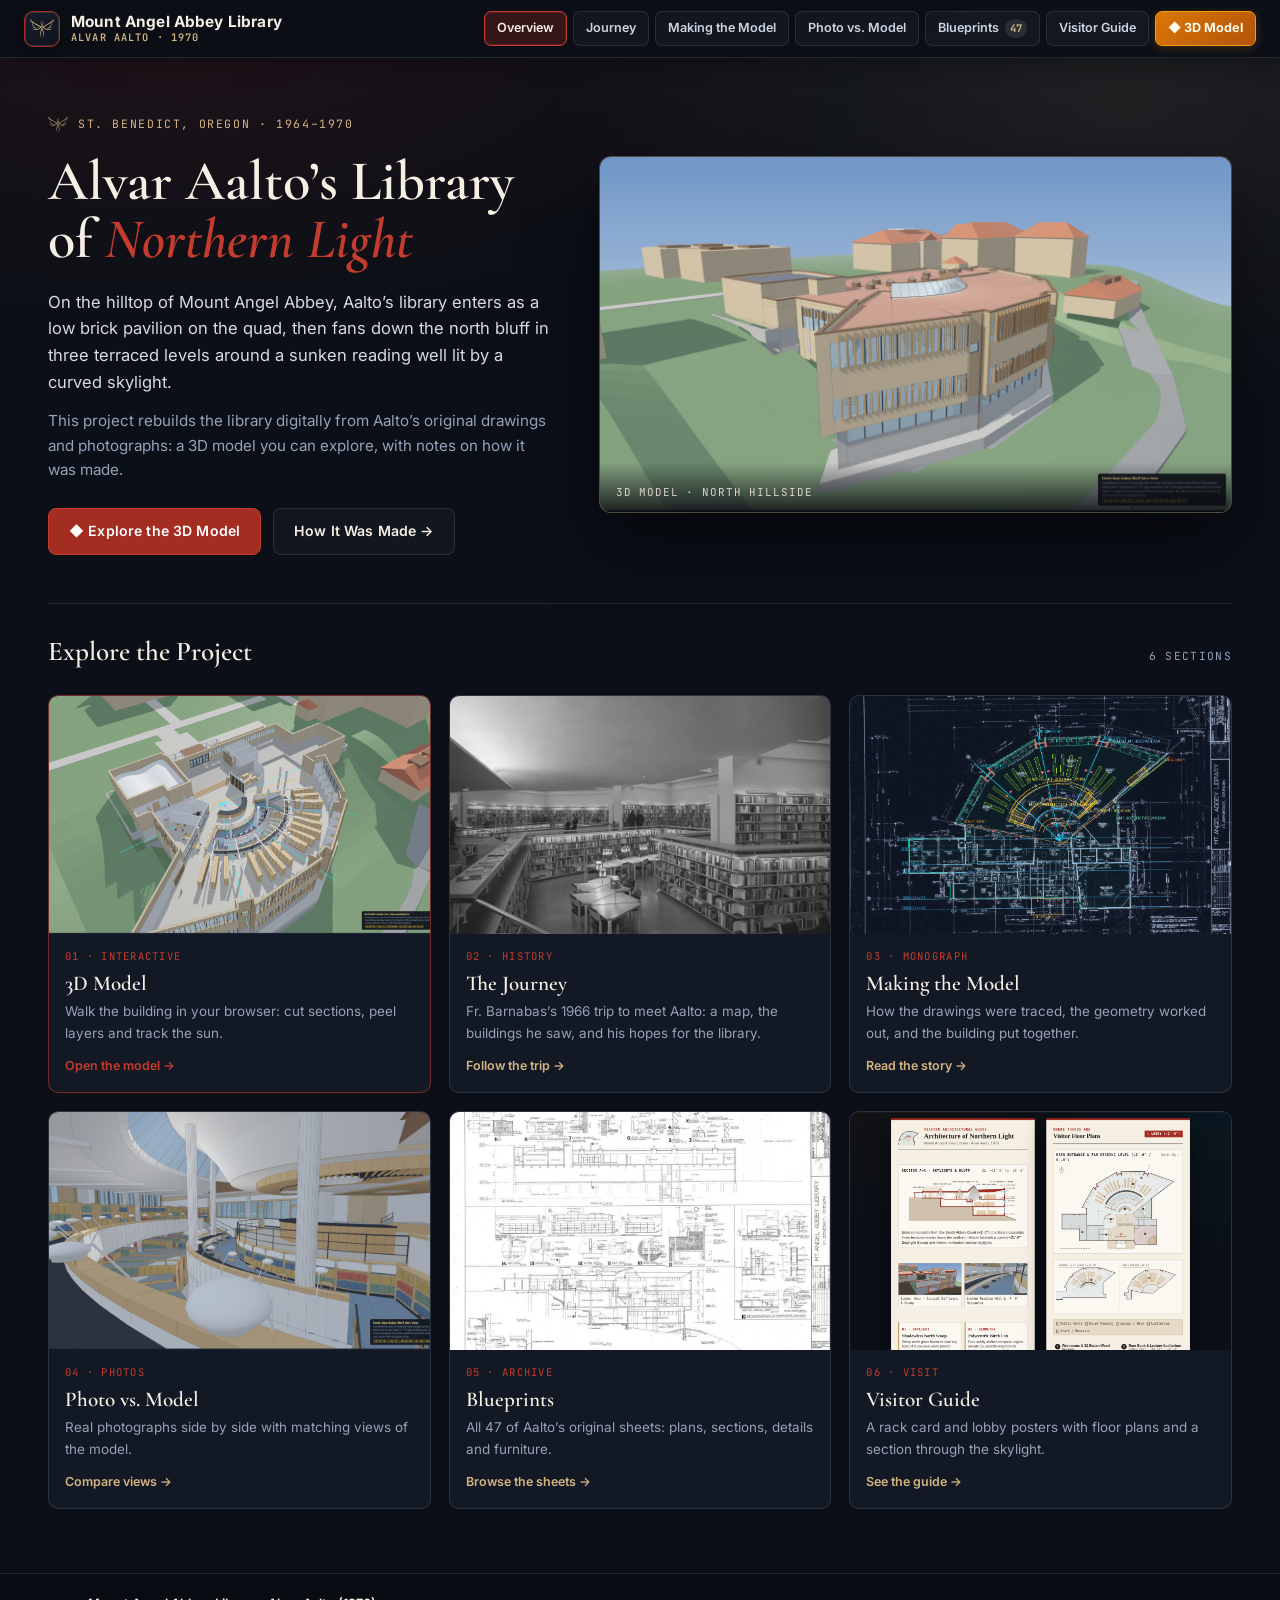
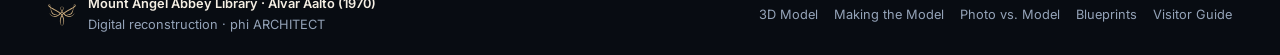
==== commit f1e38912: "feat(docs): add Journey page on Fr. Barnabas's 1966 trip to meet Aalto" ====
--- a/docs/index.html
+++ b/docs/index.html
@@ -105,7 +105,7 @@
 
     .directory {
       display: grid;
-      grid-template-columns: repeat(auto-fill, minmax(220px, 1fr));
+      grid-template-columns: repeat(auto-fill, minmax(300px, 1fr));
       gap: 18px;
       padding-bottom: 64px;
     }
@@ -158,6 +158,7 @@
 
     <nav class="suite-nav" aria-label="Project Suite">
       <a href="index.html" class="suite-link is-active">Overview</a>
+      <a href="journey.html" class="suite-link">Journey</a>
       <a href="making-of.html" class="suite-link">Making the Model</a>
       <a href="photo-compare.html" class="suite-link">Photo vs. Model</a>
       <a href="drawings.html" class="suite-link">Blueprints <span class="suite-count">47</span></a>
@@ -194,7 +195,7 @@
     <section aria-label="Project Directory">
       <div class="section-head">
         <h2>Explore the Project</h2>
-        <span>5 sections</span>
+        <span>6 sections</span>
       </div>
       <div class="directory">
         <a class="card is-primary" href="library-3d.html">
@@ -206,10 +207,19 @@
             <span class="card-go">Open the model &rarr;</span>
           </div>
         </a>
+        <a class="card" href="journey.html">
+          <div class="card-thumb"><img src="journey/rovaniemi_1965.jpg" alt="Rovaniemi library in 1965" loading="lazy" /></div>
+          <div class="card-body">
+            <span class="card-num">02 &middot; HISTORY</span>
+            <h3>The Journey</h3>
+            <p>Fr. Barnabas&rsquo;s 1966 trip to meet Aalto: a map, the buildings he saw, and his hopes for the library.</p>
+            <span class="card-go">Follow the trip &rarr;</span>
+          </div>
+        </a>
         <a class="card" href="making-of.html">
           <div class="card-thumb"><img src="overlays/proofs/proof_sheet_05.png" alt="Constructive geometry proof sheet" loading="lazy" /></div>
           <div class="card-body">
-            <span class="card-num">02 &middot; MONOGRAPH</span>
+            <span class="card-num">03 &middot; MONOGRAPH</span>
             <h3>Making the Model</h3>
             <p>How the drawings were traced, the geometry worked out, and the building put together.</p>
             <span class="card-go">Read the story &rarr;</span>
@@ -218,7 +228,7 @@
         <a class="card" href="photo-compare.html">
           <div class="card-thumb"><img src="renders/photo_match_06.png" alt="Model render matched to a photograph of the reading well" loading="lazy" /></div>
           <div class="card-body">
-            <span class="card-num">03 &middot; PHOTOS</span>
+            <span class="card-num">04 &middot; PHOTOS</span>
             <h3>Photo vs. Model</h3>
             <p>Real photographs side by side with matching views of the model.</p>
             <span class="card-go">Compare views &rarr;</span>
@@ -227,7 +237,7 @@
         <a class="card" href="drawings.html">
           <div class="card-thumb"><img src="drawings/13-a13_gm-1150x700.jpg" alt="Aalto archival section drawing" loading="lazy" /></div>
           <div class="card-body">
-            <span class="card-num">04 &middot; ARCHIVE</span>
+            <span class="card-num">05 &middot; ARCHIVE</span>
             <h3>Blueprints</h3>
             <p>All 47 of Aalto&rsquo;s original sheets: plans, sections, details and furniture.</p>
             <span class="card-go">Browse the sheets &rarr;</span>
@@ -236,7 +246,7 @@
         <a class="card" href="visitor-guide.html">
           <div class="card-thumb"><img src="renders/visitor_guide_preview.png" alt="Visitor guide rack card and lobby posters" loading="lazy" /></div>
           <div class="card-body">
-            <span class="card-num">05 &middot; VISIT</span>
+            <span class="card-num">06 &middot; VISIT</span>
             <h3>Visitor Guide</h3>
             <p>A rack card and lobby posters with floor plans and a section through the skylight.</p>
             <span class="card-go">See the guide &rarr;</span>
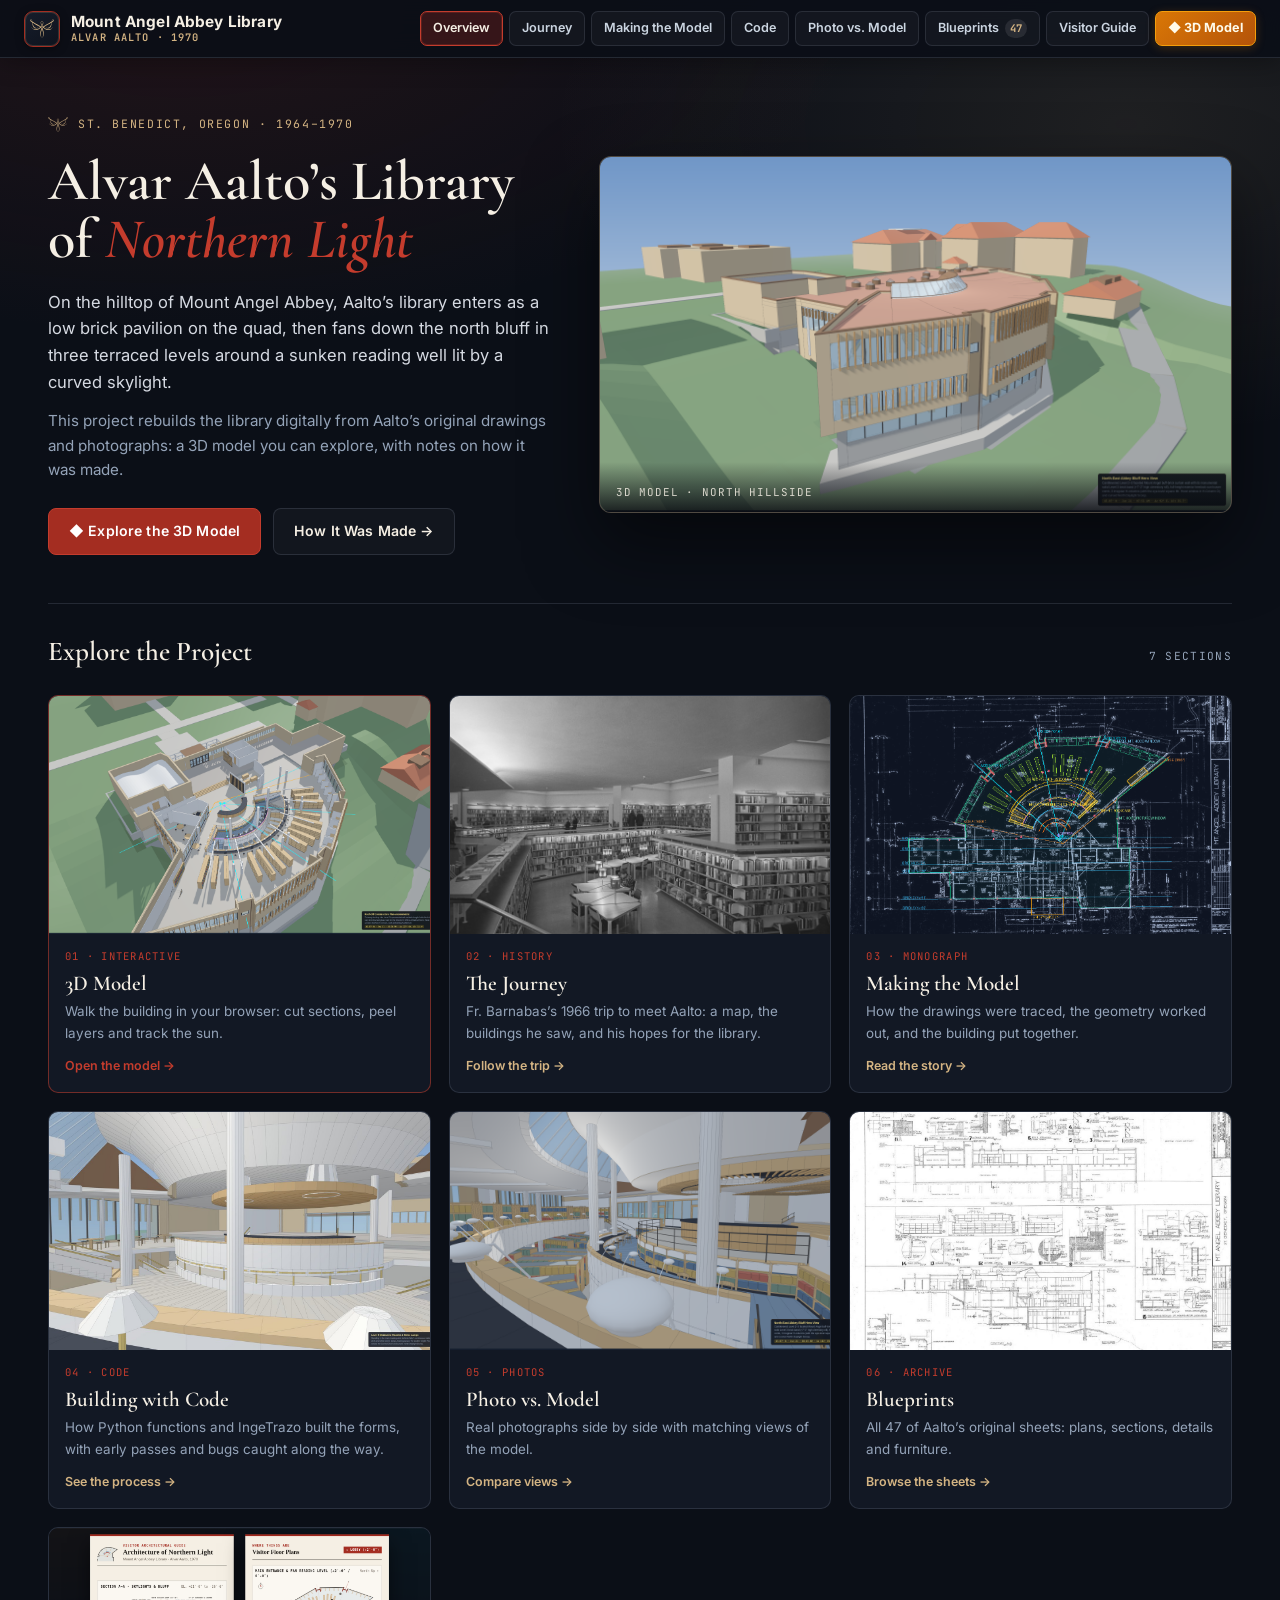
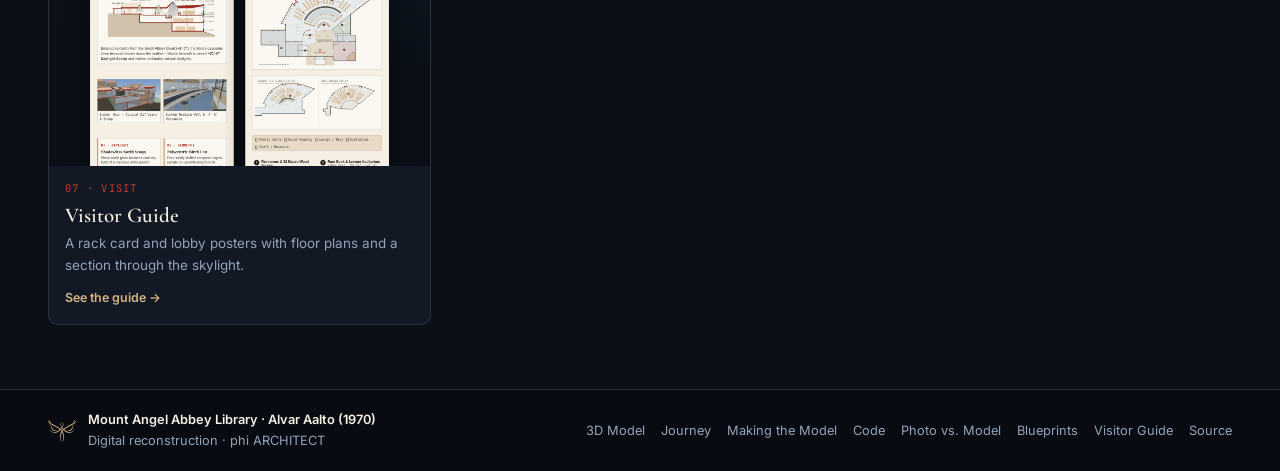
==== commit ec57d1a0: "feat(docs): add Building with Code page, IngeTrazo loop, and H-column iteration study" ====
--- a/docs/index.html
+++ b/docs/index.html
@@ -160,6 +160,7 @@
       <a href="index.html" class="suite-link is-active">Overview</a>
       <a href="journey.html" class="suite-link">Journey</a>
       <a href="making-of.html" class="suite-link">Making the Model</a>
+      <a href="code.html" class="suite-link">Code</a>
       <a href="photo-compare.html" class="suite-link">Photo vs. Model</a>
       <a href="drawings.html" class="suite-link">Blueprints <span class="suite-count">47</span></a>
       <a href="visitor-guide.html" class="suite-link">Visitor Guide</a>
@@ -195,7 +196,7 @@
     <section aria-label="Project Directory">
       <div class="section-head">
         <h2>Explore the Project</h2>
-        <span>6 sections</span>
+        <span>7 sections</span>
       </div>
       <div class="directory">
         <a class="card is-primary" href="library-3d.html">
@@ -225,10 +226,19 @@
             <span class="card-go">Read the story &rarr;</span>
           </div>
         </a>
+        <a class="card" href="code.html">
+          <div class="card-thumb"><img src="code/stage1_mezz.jpg" alt="Early parametric pass of the mezzanine and reading well" loading="lazy" /></div>
+          <div class="card-body">
+            <span class="card-num">04 &middot; CODE</span>
+            <h3>Building with Code</h3>
+            <p>How Python functions and IngeTrazo built the forms, with early passes and bugs caught along the way.</p>
+            <span class="card-go">See the process &rarr;</span>
+          </div>
+        </a>
         <a class="card" href="photo-compare.html">
           <div class="card-thumb"><img src="renders/photo_match_06.png" alt="Model render matched to a photograph of the reading well" loading="lazy" /></div>
           <div class="card-body">
-            <span class="card-num">04 &middot; PHOTOS</span>
+            <span class="card-num">05 &middot; PHOTOS</span>
             <h3>Photo vs. Model</h3>
             <p>Real photographs side by side with matching views of the model.</p>
             <span class="card-go">Compare views &rarr;</span>
@@ -237,7 +247,7 @@
         <a class="card" href="drawings.html">
           <div class="card-thumb"><img src="drawings/13-a13_gm-1150x700.jpg" alt="Aalto archival section drawing" loading="lazy" /></div>
           <div class="card-body">
-            <span class="card-num">05 &middot; ARCHIVE</span>
+            <span class="card-num">06 &middot; ARCHIVE</span>
             <h3>Blueprints</h3>
             <p>All 47 of Aalto&rsquo;s original sheets: plans, sections, details and furniture.</p>
             <span class="card-go">Browse the sheets &rarr;</span>
@@ -246,7 +256,7 @@
         <a class="card" href="visitor-guide.html">
           <div class="card-thumb"><img src="renders/visitor_guide_preview.png" alt="Visitor guide rack card and lobby posters" loading="lazy" /></div>
           <div class="card-body">
-            <span class="card-num">06 &middot; VISIT</span>
+            <span class="card-num">07 &middot; VISIT</span>
             <h3>Visitor Guide</h3>
             <p>A rack card and lobby posters with floor plans and a section through the skylight.</p>
             <span class="card-go">See the guide &rarr;</span>
@@ -267,10 +277,13 @@
       </div>
       <nav class="footer-links" aria-label="Footer Suite Navigation">
         <a href="library-3d.html">3D Model</a>
+        <a href="journey.html">Journey</a>
         <a href="making-of.html">Making the Model</a>
+        <a href="code.html">Code</a>
         <a href="photo-compare.html">Photo vs. Model</a>
         <a href="drawings.html">Blueprints</a>
         <a href="visitor-guide.html">Visitor Guide</a>
+        <a href="https://github.com/phiarchitect/mount_angel">Source</a>
       </nav>
     </div>
   </footer>
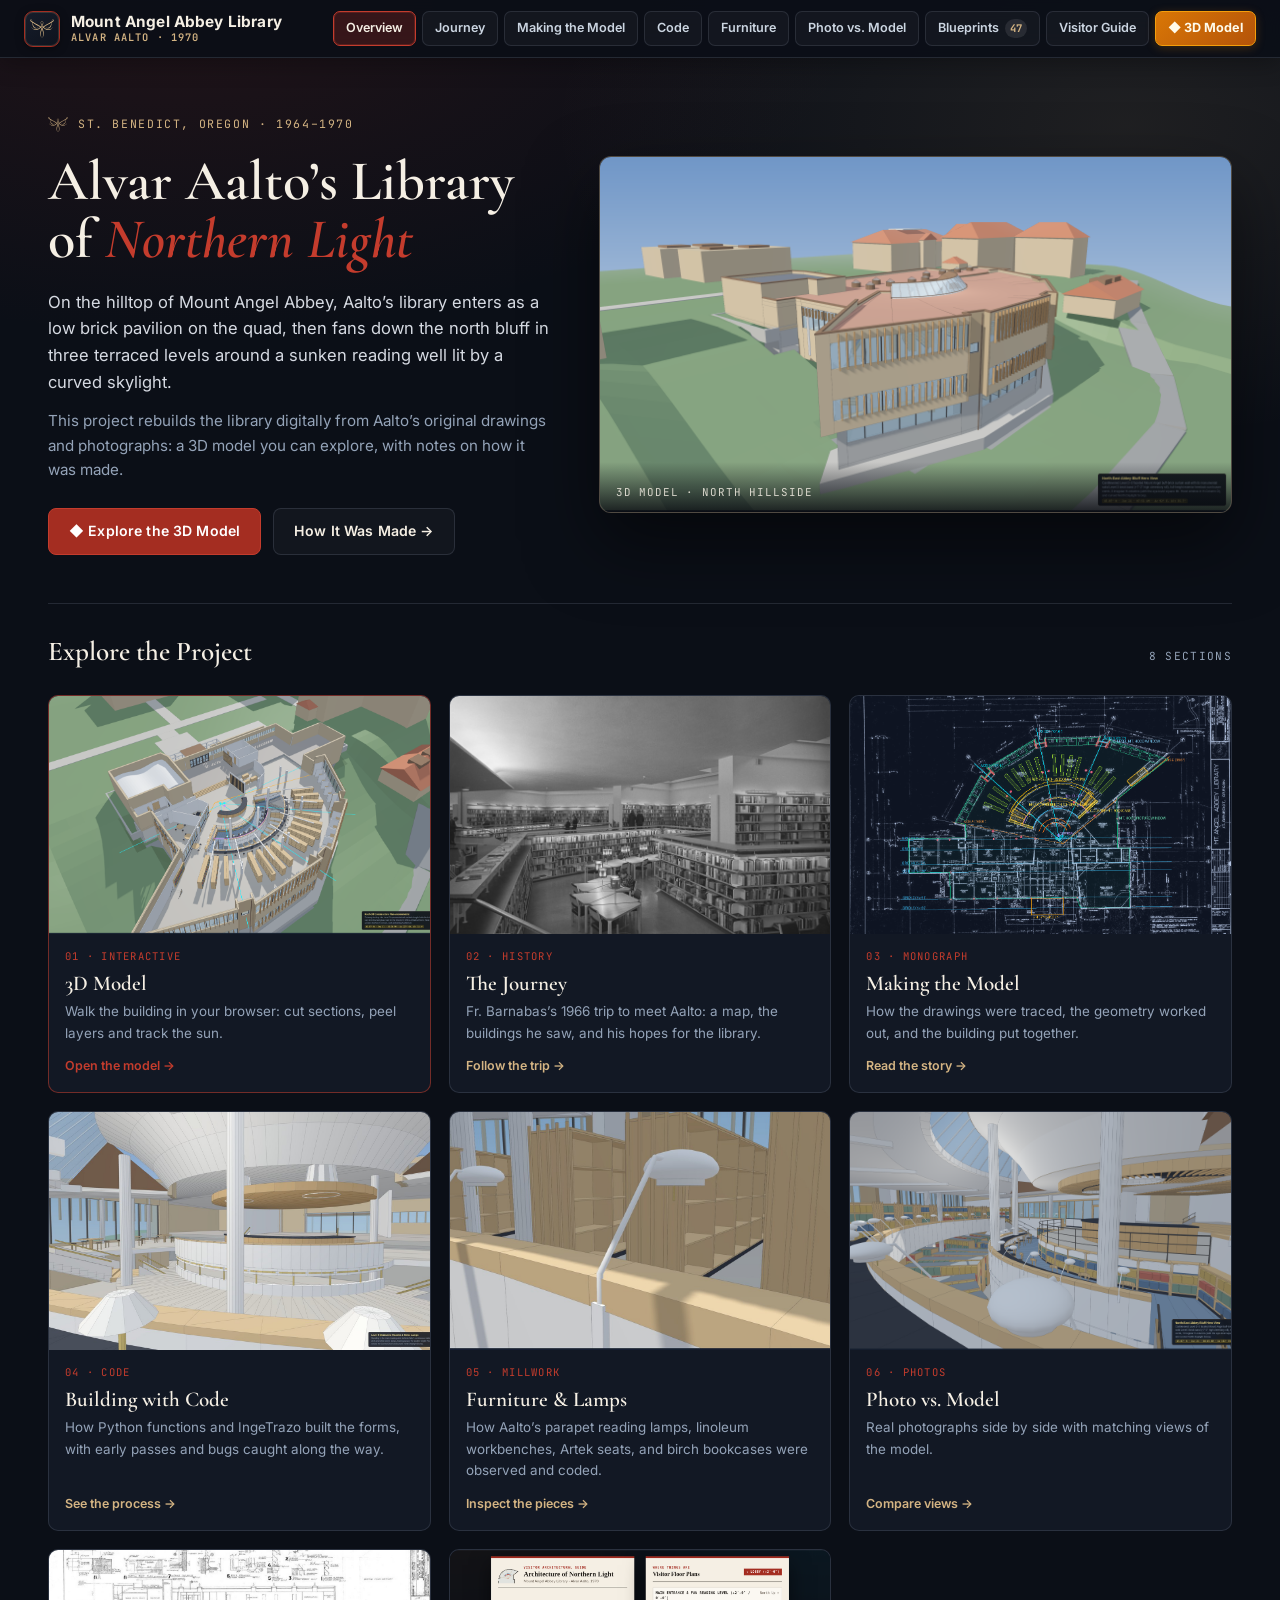
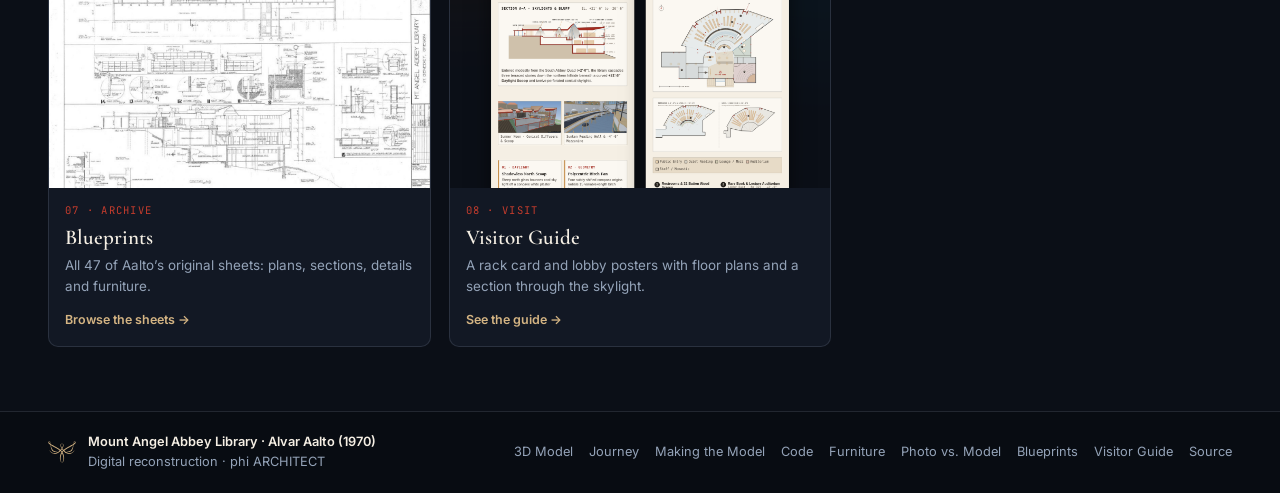
==== commit f4b551bb: "feat(docs): add Furniture & Lamps page featuring observations, macro 3D renders, and code" ====
--- a/docs/index.html
+++ b/docs/index.html
@@ -161,6 +161,7 @@
       <a href="journey.html" class="suite-link">Journey</a>
       <a href="making-of.html" class="suite-link">Making the Model</a>
       <a href="code.html" class="suite-link">Code</a>
+      <a href="furniture.html" class="suite-link">Furniture</a>
       <a href="photo-compare.html" class="suite-link">Photo vs. Model</a>
       <a href="drawings.html" class="suite-link">Blueprints <span class="suite-count">47</span></a>
       <a href="visitor-guide.html" class="suite-link">Visitor Guide</a>
@@ -196,7 +197,7 @@
     <section aria-label="Project Directory">
       <div class="section-head">
         <h2>Explore the Project</h2>
-        <span>7 sections</span>
+        <span>8 sections</span>
       </div>
       <div class="directory">
         <a class="card is-primary" href="library-3d.html">
@@ -235,10 +236,19 @@
             <span class="card-go">See the process &rarr;</span>
           </div>
         </a>
+        <a class="card" href="furniture.html">
+          <div class="card-thumb"><img src="furniture/render_01_lamp.jpg" alt="Close-up 3D view of Aalto's parapet-mounted mushroom reading lamp" loading="lazy" /></div>
+          <div class="card-body">
+            <span class="card-num">05 &middot; MILLWORK</span>
+            <h3>Furniture &amp; Lamps</h3>
+            <p>How Aalto&rsquo;s parapet reading lamps, linoleum workbenches, Artek seats, and birch bookcases were observed and coded.</p>
+            <span class="card-go">Inspect the pieces &rarr;</span>
+          </div>
+        </a>
         <a class="card" href="photo-compare.html">
           <div class="card-thumb"><img src="renders/photo_match_06.png" alt="Model render matched to a photograph of the reading well" loading="lazy" /></div>
           <div class="card-body">
-            <span class="card-num">05 &middot; PHOTOS</span>
+            <span class="card-num">06 &middot; PHOTOS</span>
             <h3>Photo vs. Model</h3>
             <p>Real photographs side by side with matching views of the model.</p>
             <span class="card-go">Compare views &rarr;</span>
@@ -247,7 +257,7 @@
         <a class="card" href="drawings.html">
           <div class="card-thumb"><img src="drawings/13-a13_gm-1150x700.jpg" alt="Aalto archival section drawing" loading="lazy" /></div>
           <div class="card-body">
-            <span class="card-num">06 &middot; ARCHIVE</span>
+            <span class="card-num">07 &middot; ARCHIVE</span>
             <h3>Blueprints</h3>
             <p>All 47 of Aalto&rsquo;s original sheets: plans, sections, details and furniture.</p>
             <span class="card-go">Browse the sheets &rarr;</span>
@@ -256,7 +266,7 @@
         <a class="card" href="visitor-guide.html">
           <div class="card-thumb"><img src="renders/visitor_guide_preview.png" alt="Visitor guide rack card and lobby posters" loading="lazy" /></div>
           <div class="card-body">
-            <span class="card-num">07 &middot; VISIT</span>
+            <span class="card-num">08 &middot; VISIT</span>
             <h3>Visitor Guide</h3>
             <p>A rack card and lobby posters with floor plans and a section through the skylight.</p>
             <span class="card-go">See the guide &rarr;</span>
@@ -280,6 +290,7 @@
         <a href="journey.html">Journey</a>
         <a href="making-of.html">Making the Model</a>
         <a href="code.html">Code</a>
+        <a href="furniture.html">Furniture</a>
         <a href="photo-compare.html">Photo vs. Model</a>
         <a href="drawings.html">Blueprints</a>
         <a href="visitor-guide.html">Visitor Guide</a>
